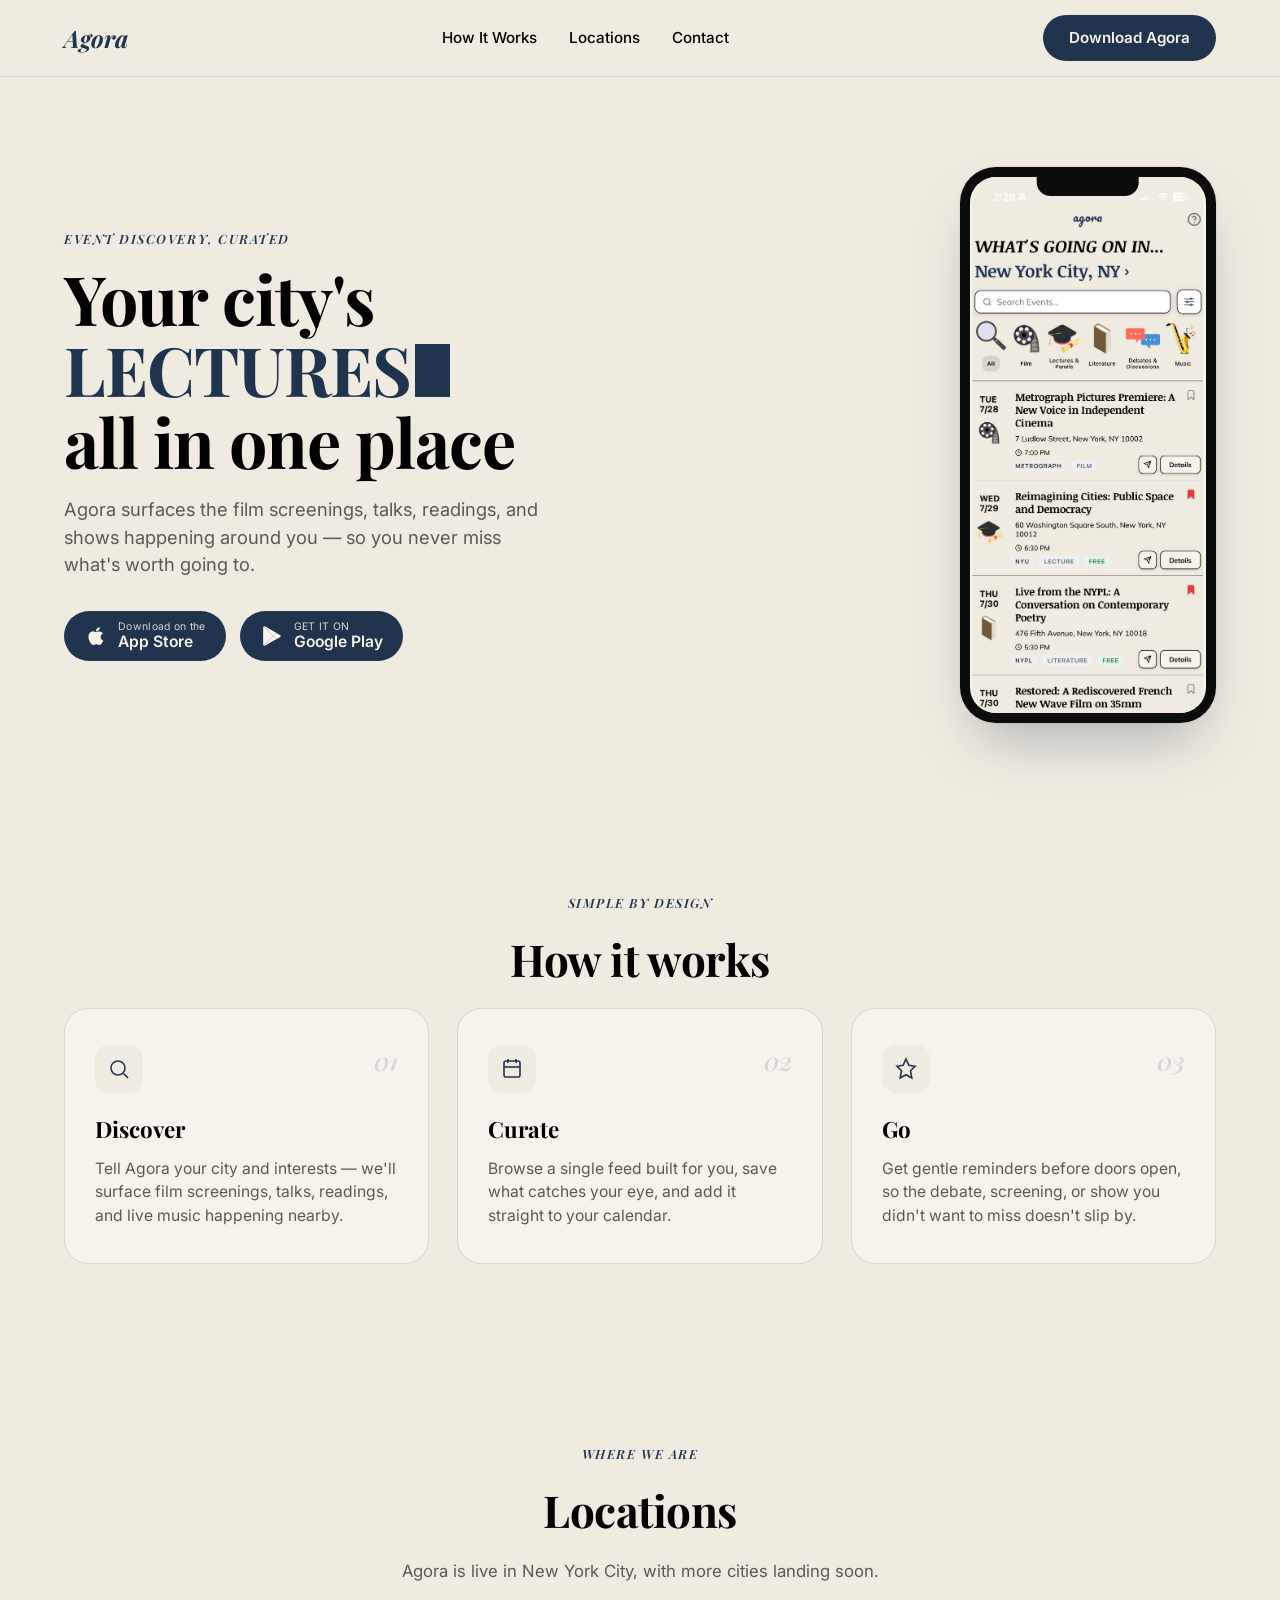
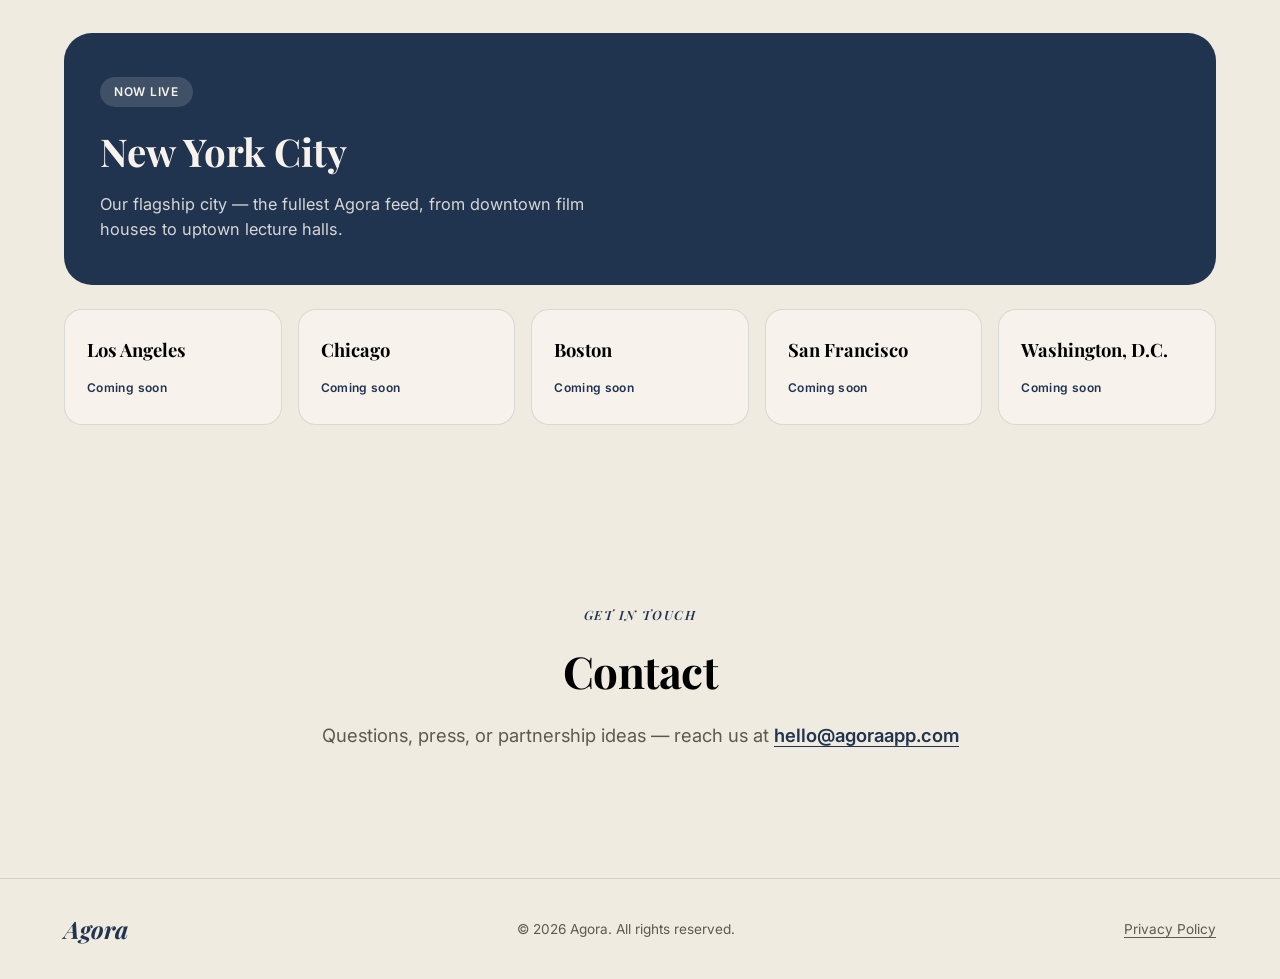
==== index.html @ fac93db1 "Initial commit: Agora marketing landing page Single-page responsive site (HTML/CSS/vanilla JS) with " ====
<!DOCTYPE html>
<html lang="en">
<head>
  <meta charset="UTF-8">
  <meta name="viewport" content="width=device-width, initial-scale=1.0">
  <title>Agora — Your city's culture, all in one place</title>
  <meta name="description" content="Agora surfaces the film screenings, talks, readings, and shows happening around you — so you never miss what's worth going to.">

  <!-- Open Graph -->
  <meta property="og:title" content="Agora — Your city's culture, all in one place">
  <meta property="og:description" content="Agora surfaces the film screenings, talks, readings, and shows happening around you — so you never miss what's worth going to.">
  <meta property="og:type" content="website">
  <meta property="og:image" content="assets/screenshot.jpeg">

  <link rel="preconnect" href="https://fonts.googleapis.com">
  <link rel="preconnect" href="https://fonts.gstatic.com" crossorigin>
  <link href="https://fonts.googleapis.com/css2?family=Playfair+Display:ital,wght@0,500;0,600;0,700;0,800;1,500;1,600&family=Inter:wght@400;500;600;700&display=swap" rel="stylesheet">

  <link rel="icon" href="assets/favicon.png">
  <link rel="stylesheet" href="styles.css">
</head>
<body>

  <!-- ===== Nav ===== -->
  <header class="nav" id="top">
    <div class="nav__inner">
      <a href="#top" class="nav__logo">
        <img src="assets/logo.png" alt="Agora logo" onerror="this.onerror=null;this.replaceWith(Object.assign(document.createElement('span'),{className:'nav__logo-fallback',textContent:'Agora'}))">
      </a>

      <nav class="nav__links" aria-label="Primary">
        <a href="#how-it-works">How It Works</a>
        <a href="#locations">Locations</a>
        <a href="#contact">Contact</a>
      </nav>

      <a href="#hero-download" class="btn btn--filled nav__cta">Download Agora</a>

      <button class="nav__toggle" id="navToggle" aria-label="Open menu" aria-expanded="false">
        <span></span><span></span><span></span>
      </button>
    </div>

    <nav class="nav__mobile" id="navMobile" aria-label="Mobile">
      <a href="#how-it-works">How It Works</a>
      <a href="#locations">Locations</a>
      <a href="#contact">Contact</a>
      <a href="#hero-download" class="btn btn--filled">Download Agora</a>
    </nav>
  </header>

  <main>
    <!-- ===== Hero ===== -->
    <section class="hero">
      <div class="hero__inner">
        <div class="hero__text fade-in">
          <p class="eyebrow">Event discovery, curated</p>
          <h1 class="hero__headline">Your city's<br><span class="cycle-word" id="cycleWord" aria-hidden="true"></span><span class="cycle-cursor" aria-hidden="true"></span><br>all in one place<span class="sr-only">Your city's lectures, films, exhibits, debates, and readings — all in one place</span></h1>
          <p class="hero__subheadline">Agora surfaces the film screenings, talks, readings, and shows happening around you — so you never miss what's worth going to.</p>

          <div class="store-badges" id="hero-download">
            <a href="#" class="store-badge" aria-label="Download on the App Store">
              <svg viewBox="0 0 24 24" class="store-badge__icon" aria-hidden="true">
                <path fill="currentColor" d="M17.05 20.28c-.98.95-2.05.8-3.08.35-1.09-.46-2.09-.48-3.24 0-1.44.62-2.2.44-3.06-.35C2.79 15.25 3.51 7.59 9.05 7.31c1.35.07 2.29.74 3.08.8.87-.16 1.7-.86 3.11-.71 1.68.13 2.94.79 3.72 2.03-3.36 2-2.87 5.94.33 7.11-.54 1.31-1.24 2.61-2.24 3.74zM12.03 7.25c-.15-2.23 1.66-4.09 3.74-4.25.29 2.56-2.15 4.48-3.74 4.25z"/>
              </svg>
              <span class="store-badge__text">
                <small>Download on the</small>
                <strong>App Store</strong>
              </span>
            </a>
            <a href="#" class="store-badge" aria-label="Get it on Google Play">
              <svg viewBox="0 0 24 24" class="store-badge__icon" aria-hidden="true">
                <path fill="currentColor" d="M3.61 2.6c-.3.32-.48.81-.48 1.44v15.92c0 .63.18 1.12.48 1.44l.09.08L13 12.27v-.24L3.7 2.52l-.09.08z"/>
                <path fill="currentColor" d="M16.15 15.4l-3.15-3.15v-.24l3.15-3.15.07.04 3.73 2.12c1.07.6 1.07 1.6 0 2.2l-3.73 2.12-.07.06z"/>
                <path fill="currentColor" d="M16.22 15.34L13 12.13 3.61 21.52c.35.37.93.42 1.58.05l11.03-6.23"/>
                <path fill="currentColor" d="M16.22 8.66L5.19 2.43c-.65-.37-1.23-.32-1.58.05L13 12.13l3.22-3.47z"/>
              </svg>
              <span class="store-badge__text">
                <small>GET IT ON</small>
                <strong>Google Play</strong>
              </span>
            </a>
          </div>
        </div>

        <div class="hero__phone fade-in">
          <div class="phone-frame">
            <div class="phone-frame__notch"></div>
            <img src="assets/screenshot.jpeg" alt="Agora app screenshot showing the event feed for New York City" class="phone-frame__screen" onerror="this.onerror=null;this.src='';this.closest('.phone-frame').classList.add('phone-frame--placeholder')">
          </div>
        </div>
      </div>
    </section>

    <!-- ===== How It Works ===== -->
    <section class="how-it-works" id="how-it-works">
      <div class="section-inner">
        <p class="eyebrow eyebrow--center">Simple by design</p>
        <h2 class="section-heading">How it works</h2>

        <div class="steps">
          <div class="step fade-in">
            <div class="step__icon" aria-hidden="true">
              <svg viewBox="0 0 24 24" fill="none" stroke="currentColor" stroke-width="1.6"><circle cx="11" cy="11" r="7"/><line x1="21" y1="21" x2="16.5" y2="16.5"/></svg>
            </div>
            <span class="step__number">01</span>
            <h3 class="step__title">Discover</h3>
            <p class="step__body">Tell Agora your city and interests — we'll surface film screenings, talks, readings, and live music happening nearby.</p>
          </div>

          <div class="step fade-in">
            <div class="step__icon" aria-hidden="true">
              <svg viewBox="0 0 24 24" fill="none" stroke="currentColor" stroke-width="1.6"><rect x="4" y="4" width="16" height="16" rx="2"/><line x1="8" y1="2" x2="8" y2="6"/><line x1="16" y1="2" x2="16" y2="6"/><line x1="4" y1="10" x2="20" y2="10"/></svg>
            </div>
            <span class="step__number">02</span>
            <h3 class="step__title">Curate</h3>
            <p class="step__body">Browse a single feed built for you, save what catches your eye, and add it straight to your calendar.</p>
          </div>

          <div class="step fade-in">
            <div class="step__icon" aria-hidden="true">
              <svg viewBox="0 0 24 24" fill="none" stroke="currentColor" stroke-width="1.6"><path d="M12 2l2.9 6.26L21 9.27l-4.5 4.39L17.8 21 12 17.77 6.2 21l1.3-7.34L3 9.27l6.1-1.01z"/></svg>
            </div>
            <span class="step__number">03</span>
            <h3 class="step__title">Go</h3>
            <p class="step__body">Get gentle reminders before doors open, so the debate, screening, or show you didn't want to miss doesn't slip by.</p>
          </div>
        </div>
      </div>
    </section>

    <!-- ===== Locations ===== -->
    <section class="locations" id="locations">
      <div class="section-inner">
        <p class="eyebrow eyebrow--center">Where we are</p>
        <h2 class="section-heading">Locations</h2>
        <p class="section-subheading">Agora is live in New York City, with more cities landing soon.</p>

        <div class="city-flagship fade-in">
          <div class="city-flagship__text">
            <span class="city-flagship__tag">Now live</span>
            <h3>New York City</h3>
            <p>Our flagship city — the fullest Agora feed, from downtown film houses to uptown lecture halls.</p>
          </div>
        </div>

        <div class="city-grid">
          <div class="city-card fade-in">
            <h4>Los Angeles</h4>
            <span class="city-card__tag">Coming soon</span>
          </div>
          <div class="city-card fade-in">
            <h4>Chicago</h4>
            <span class="city-card__tag">Coming soon</span>
          </div>
          <div class="city-card fade-in">
            <h4>Boston</h4>
            <span class="city-card__tag">Coming soon</span>
          </div>
          <div class="city-card fade-in">
            <h4>San Francisco</h4>
            <span class="city-card__tag">Coming soon</span>
          </div>
          <div class="city-card fade-in">
            <h4>Washington, D.C.</h4>
            <span class="city-card__tag">Coming soon</span>
          </div>
        </div>
      </div>
    </section>

    <!-- ===== Contact ===== -->
    <section class="contact" id="contact">
      <div class="section-inner section-inner--narrow">
        <p class="eyebrow eyebrow--center">Get in touch</p>
        <h2 class="section-heading">Contact</h2>
        <p class="contact__line">
          Questions, press, or partnership ideas — reach us at
          <a href="mailto:hello@agoraapp.com">hello@agoraapp.com</a>
        </p>
      </div>
    </section>
  </main>

  <!-- ===== Footer ===== -->
  <footer class="footer">
    <div class="footer__inner">
      <a href="#top" class="footer__logo">
        <img src="assets/logo.png" alt="Agora logo" onerror="this.onerror=null;this.replaceWith(Object.assign(document.createElement('span'),{className:'footer__logo-fallback',textContent:'Agora'}))">
      </a>
      <p class="footer__copy">&copy; <span id="year"></span> Agora. All rights reserved.</p>
      <a href="#" class="footer__privacy">Privacy Policy</a>
    </div>
  </footer>

  <script src="script.js"></script>
</body>
</html>
---- styles.css ----
/* =========================================================
   Agora — landing page styles
   Mobile-first. Breakpoints: 768px (tablet), 1024px (desktop)
   ========================================================= */

:root {
  --accent: #20334F;
  --accent-hover: #14243a;
  --bg: #EFEBE0;
  --surface: #F7F3EC;
  --text: #000000;
  --text-muted: #5a5a52;
  --border: rgba(32, 51, 79, 0.14);

  --font-display: 'Playfair Display', Georgia, serif;
  --font-body: 'Inter', -apple-system, BlinkMacSystemFont, sans-serif;

  --nav-height: 76px;
  --container: 1200px;
}

* { box-sizing: border-box; }

html {
  scroll-behavior: smooth;
  scroll-padding-top: calc(var(--nav-height) + 12px);
}

body {
  margin: 0;
  background: var(--bg);
  color: var(--text);
  font-family: var(--font-body);
  line-height: 1.5;
  -webkit-font-smoothing: antialiased;
}

img { max-width: 100%; display: block; }

a { color: inherit; text-decoration: none; }

.section-inner {
  max-width: var(--container);
  margin: 0 auto;
  padding: 0 24px;
}

.section-inner--narrow {
  max-width: 720px;
  text-align: center;
}

.eyebrow {
  font-family: var(--font-display);
  font-style: italic;
  font-weight: 600;
  text-transform: uppercase;
  letter-spacing: 0.12em;
  font-size: 0.8rem;
  color: var(--accent);
  margin: 0 0 14px;
}

.eyebrow--center { text-align: center; }

.section-heading {
  font-family: var(--font-display);
  font-weight: 700;
  font-size: clamp(2rem, 4vw, 2.75rem);
  margin: 0 0 16px;
  text-align: center;
  letter-spacing: -0.01em;
}

.section-subheading {
  text-align: center;
  color: var(--text-muted);
  font-size: 1.05rem;
  max-width: 560px;
  margin: 0 auto 48px;
}

/* ---------- Buttons ---------- */

.btn {
  display: inline-flex;
  align-items: center;
  justify-content: center;
  gap: 8px;
  padding: 12px 26px;
  border-radius: 999px;
  font-family: var(--font-body);
  font-weight: 600;
  font-size: 0.95rem;
  border: none;
  cursor: pointer;
  transition: transform 0.15s ease, background-color 0.15s ease, box-shadow 0.15s ease;
  white-space: nowrap;
}

.btn--filled {
  background: var(--accent);
  color: var(--surface);
}

.btn--filled:hover {
  background: var(--accent-hover);
  transform: translateY(-1px);
  box-shadow: 0 6px 16px rgba(32, 51, 79, 0.25);
}

/* ---------- Nav ---------- */

.nav {
  position: sticky;
  top: 0;
  z-index: 100;
  background: rgba(239, 235, 224, 0.85);
  backdrop-filter: blur(10px);
  -webkit-backdrop-filter: blur(10px);
  border-bottom: 1px solid var(--border);
}

.nav__inner {
  max-width: var(--container);
  margin: 0 auto;
  height: var(--nav-height);
  padding: 0 24px;
  display: flex;
  align-items: center;
  justify-content: space-between;
  gap: 16px;
}

.nav__logo img {
  height: 34px;
  width: auto;
}

.nav__logo-fallback,
.footer__logo-fallback {
  font-family: var(--font-display);
  font-weight: 700;
  font-style: italic;
  font-size: 1.5rem;
  color: var(--accent);
}

.nav__links {
  display: none;
  align-items: center;
  gap: 32px;
  font-weight: 500;
  font-size: 0.95rem;
}

.nav__links a {
  position: relative;
  padding: 4px 0;
  transition: color 0.15s ease;
}

.nav__links a:hover { color: var(--accent); }

.nav__cta { display: none; }

.nav__toggle {
  appearance: none;
  -webkit-appearance: none;
  margin-left: auto;
  width: 40px;
  height: 40px;
  padding: 0;
  display: flex;
  flex-direction: column;
  align-items: center;
  justify-content: center;
  gap: 5px;
  background: none;
  border: none;
  cursor: pointer;
}

.nav__toggle span {
  display: block;
  width: 22px;
  height: 2px;
  background: var(--text);
  transition: transform 0.2s ease, opacity 0.2s ease;
}

.nav__toggle[aria-expanded="true"] span:nth-child(1) { transform: translateY(7px) rotate(45deg); }
.nav__toggle[aria-expanded="true"] span:nth-child(2) { opacity: 0; }
.nav__toggle[aria-expanded="true"] span:nth-child(3) { transform: translateY(-7px) rotate(-45deg); }

.nav__mobile {
  display: none;
  flex-direction: column;
  gap: 4px;
  padding: 8px 24px 20px;
  background: var(--bg);
  border-bottom: 1px solid var(--border);
}

.nav__mobile.is-open { display: flex; }

.nav__mobile a {
  padding: 12px 4px;
  font-weight: 500;
  border-bottom: 1px solid var(--border);
}

.nav__mobile .btn {
  margin-top: 12px;
  width: 100%;
}

@media (min-width: 900px) {
  .nav__links { display: flex; }
  .nav__cta { display: inline-flex; }
  .nav__toggle { display: none; }
  .nav__mobile { display: none !important; }
}

/* ---------- Hero ---------- */

.hero {
  padding: 56px 0 40px;
}

.hero__inner {
  max-width: var(--container);
  margin: 0 auto;
  padding: 0 24px;
  display: flex;
  flex-direction: column;
  gap: 48px;
}

.hero__text { text-align: left; }

.hero__headline {
  font-family: var(--font-display);
  font-weight: 700;
  font-size: clamp(2.5rem, 8vw, 4.25rem);
  line-height: 1.05;
  letter-spacing: -0.015em;
  margin: 0 0 20px;
}

.cycle-word {
  color: var(--accent);
  text-transform: uppercase;
}

.cycle-cursor {
  display: inline-block;
  width: 0.52em;
  height: 0.78em;
  margin-left: 0.06em;
  background: var(--accent);
  animation: cursor-blink 0.9s step-end infinite;
}

@keyframes cursor-blink {
  0%, 49% { opacity: 1; }
  50%, 100% { opacity: 0; }
}

.sr-only {
  position: absolute;
  width: 1px;
  height: 1px;
  padding: 0;
  margin: -1px;
  overflow: hidden;
  clip: rect(0, 0, 0, 0);
  white-space: nowrap;
  border: 0;
}

@media (prefers-reduced-motion: reduce) {
  .cycle-cursor { animation: none; }
}

.hero__subheadline {
  font-size: 1.15rem;
  color: var(--text-muted);
  max-width: 480px;
  margin: 0 0 32px;
}

.store-badges {
  display: flex;
  flex-wrap: wrap;
  gap: 14px;
}

.store-badge {
  display: flex;
  align-items: center;
  gap: 10px;
  background: var(--accent);
  color: var(--surface);
  padding: 10px 20px;
  border-radius: 999px;
  transition: transform 0.15s ease, background-color 0.15s ease, box-shadow 0.15s ease;
}

.store-badge:hover {
  background: var(--accent-hover);
  transform: translateY(-1px);
  box-shadow: 0 6px 16px rgba(32, 51, 79, 0.25);
}

.store-badge__icon { width: 24px; height: 24px; flex-shrink: 0; }

.store-badge__text {
  display: flex;
  flex-direction: column;
  line-height: 1.15;
}

.store-badge__text small {
  font-size: 0.65rem;
  letter-spacing: 0.03em;
  opacity: 0.85;
}

.store-badge__text strong {
  font-size: 0.98rem;
  font-weight: 600;
}

.hero__phone {
  display: flex;
  justify-content: center;
}

.phone-frame {
  position: relative;
  width: 222.3px;
  aspect-ratio: 9 / 19.5;
  background: #0c0c0c;
  border-radius: 35.91px;
  padding: 10.26px;
  box-shadow: 0 30px 60px -20px rgba(32, 51, 79, 0.35), 0 0 0 1px rgba(0,0,0,0.05);
}

.phone-frame__notch {
  position: absolute;
  top: 10.26px;
  left: 50%;
  transform: translateX(-50%);
  width: 40%;
  height: 18.81px;
  background: #0c0c0c;
  border-radius: 0 0 13.68px 13.68px;
  z-index: 2;
}

.phone-frame__screen {
  width: 100%;
  height: 100%;
  padding: 0 2.44px;
  background-clip: content-box;
  object-fit: cover;
  border-radius: 25.65px;
  background: var(--surface);
}

.phone-frame--placeholder .phone-frame__screen {
  background: linear-gradient(160deg, var(--surface), #e4ddcb);
  position: relative;
}

.phone-frame--placeholder::after {
  content: 'Add assets/screenshot.png';
  position: absolute;
  inset: 10.26px;
  display: flex;
  align-items: center;
  justify-content: center;
  text-align: center;
  padding: 20px;
  font-size: 0.8rem;
  color: var(--text-muted);
  font-family: var(--font-body);
  border-radius: 30px;
}

@media (min-width: 900px) {
  .hero { padding: 90px 0 80px; }

  .hero__inner {
    flex-direction: row;
    align-items: center;
    justify-content: space-between;
    gap: 40px;
  }

  .hero__text { flex: 1 1 50%; max-width: 560px; }
  .hero__phone { flex: 1 1 40%; justify-content: flex-end; }

  .phone-frame { width: 256.5px; }
}

@media (min-width: 1300px) {
  .hero__headline { font-size: 4.75rem; }
  .phone-frame { width: 273.6px; }
}

/* ---------- How It Works ---------- */

.how-it-works { padding: 90px 0; }

.steps {
  display: grid;
  grid-template-columns: 1fr;
  gap: 28px;
}

.step {
  background: var(--surface);
  border: 1px solid var(--border);
  border-radius: 24px;
  padding: 36px 30px;
  position: relative;
  transition: transform 0.2s ease, box-shadow 0.2s ease;
}

.step:hover {
  transform: translateY(-4px);
  box-shadow: 0 20px 40px -24px rgba(32, 51, 79, 0.3);
}

.step__icon {
  width: 48px;
  height: 48px;
  border-radius: 14px;
  background: var(--bg);
  color: var(--accent);
  display: flex;
  align-items: center;
  justify-content: center;
  margin-bottom: 20px;
}

.step__icon svg { width: 24px; height: 24px; }

.step__number {
  position: absolute;
  top: 32px;
  right: 30px;
  font-family: var(--font-display);
  font-style: italic;
  font-weight: 600;
  color: var(--border);
  font-size: 1.6rem;
}

.step__title {
  font-family: var(--font-display);
  font-size: 1.4rem;
  font-weight: 700;
  margin: 0 0 10px;
}

.step__body {
  color: var(--text-muted);
  margin: 0;
  font-size: 0.98rem;
}

@media (min-width: 900px) {
  .steps { grid-template-columns: repeat(3, 1fr); }
}

/* ---------- Locations ---------- */

.locations { padding: 90px 0; }

.city-flagship {
  background: var(--accent);
  color: var(--surface);
  border-radius: 28px;
  padding: 44px 36px;
  margin-bottom: 24px;
}

.city-flagship__tag {
  display: inline-block;
  background: rgba(247, 243, 236, 0.15);
  color: var(--surface);
  font-size: 0.75rem;
  font-weight: 600;
  letter-spacing: 0.06em;
  text-transform: uppercase;
  padding: 6px 14px;
  border-radius: 999px;
  margin-bottom: 16px;
}

.city-flagship h3 {
  font-family: var(--font-display);
  font-size: clamp(1.8rem, 4vw, 2.4rem);
  margin: 0 0 12px;
}

.city-flagship p {
  margin: 0;
  max-width: 520px;
  opacity: 0.85;
  font-size: 1.02rem;
}

.city-grid {
  display: grid;
  grid-template-columns: repeat(2, 1fr);
  gap: 16px;
}

.city-card {
  background: var(--surface);
  border: 1px solid var(--border);
  border-radius: 18px;
  padding: 26px 22px;
  transition: transform 0.2s ease, box-shadow 0.2s ease;
}

.city-card:hover {
  transform: translateY(-3px);
  box-shadow: 0 16px 32px -22px rgba(32, 51, 79, 0.3);
}

.city-card h4 {
  font-family: var(--font-display);
  font-size: 1.15rem;
  margin: 0 0 10px;
}

.city-card__tag {
  font-size: 0.75rem;
  font-weight: 600;
  color: var(--accent);
  letter-spacing: 0.03em;
}

@media (min-width: 700px) {
  .city-grid { grid-template-columns: repeat(3, 1fr); }
}

@media (min-width: 900px) {
  .city-grid { grid-template-columns: repeat(5, 1fr); }
}

/* ---------- Contact ---------- */

.contact { padding: 90px 0 110px; }

.contact__line {
  font-size: 1.15rem;
  color: var(--text-muted);
}

.contact__line a {
  color: var(--accent);
  font-weight: 600;
  border-bottom: 1px solid var(--accent);
  transition: opacity 0.15s ease;
}

.contact__line a:hover { opacity: 0.7; }

/* ---------- Footer ---------- */

.footer {
  border-top: 1px solid var(--border);
  padding: 32px 0;
}

.footer__inner {
  max-width: var(--container);
  margin: 0 auto;
  padding: 0 24px;
  display: flex;
  flex-direction: column;
  align-items: center;
  gap: 14px;
  text-align: center;
}

.footer__logo img { height: 24px; }

.footer__copy {
  margin: 0;
  font-size: 0.85rem;
  color: var(--text-muted);
}

.footer__privacy {
  font-size: 0.85rem;
  text-decoration: underline;
  text-underline-offset: 3px;
  color: var(--text-muted);
}

.footer__privacy:hover { color: var(--accent); }

@media (min-width: 700px) {
  .footer__inner {
    flex-direction: row;
    justify-content: space-between;
    text-align: left;
  }
}

/* ---------- Fade-in on scroll ---------- */

.fade-in {
  opacity: 0;
  transform: translateY(16px);
  transition: opacity 0.6s ease, transform 0.6s ease;
}

.fade-in.is-visible {
  opacity: 1;
  transform: translateY(0);
}

@media (prefers-reduced-motion: reduce) {
  .fade-in { opacity: 1; transform: none; transition: none; }
  html { scroll-behavior: auto; }
}
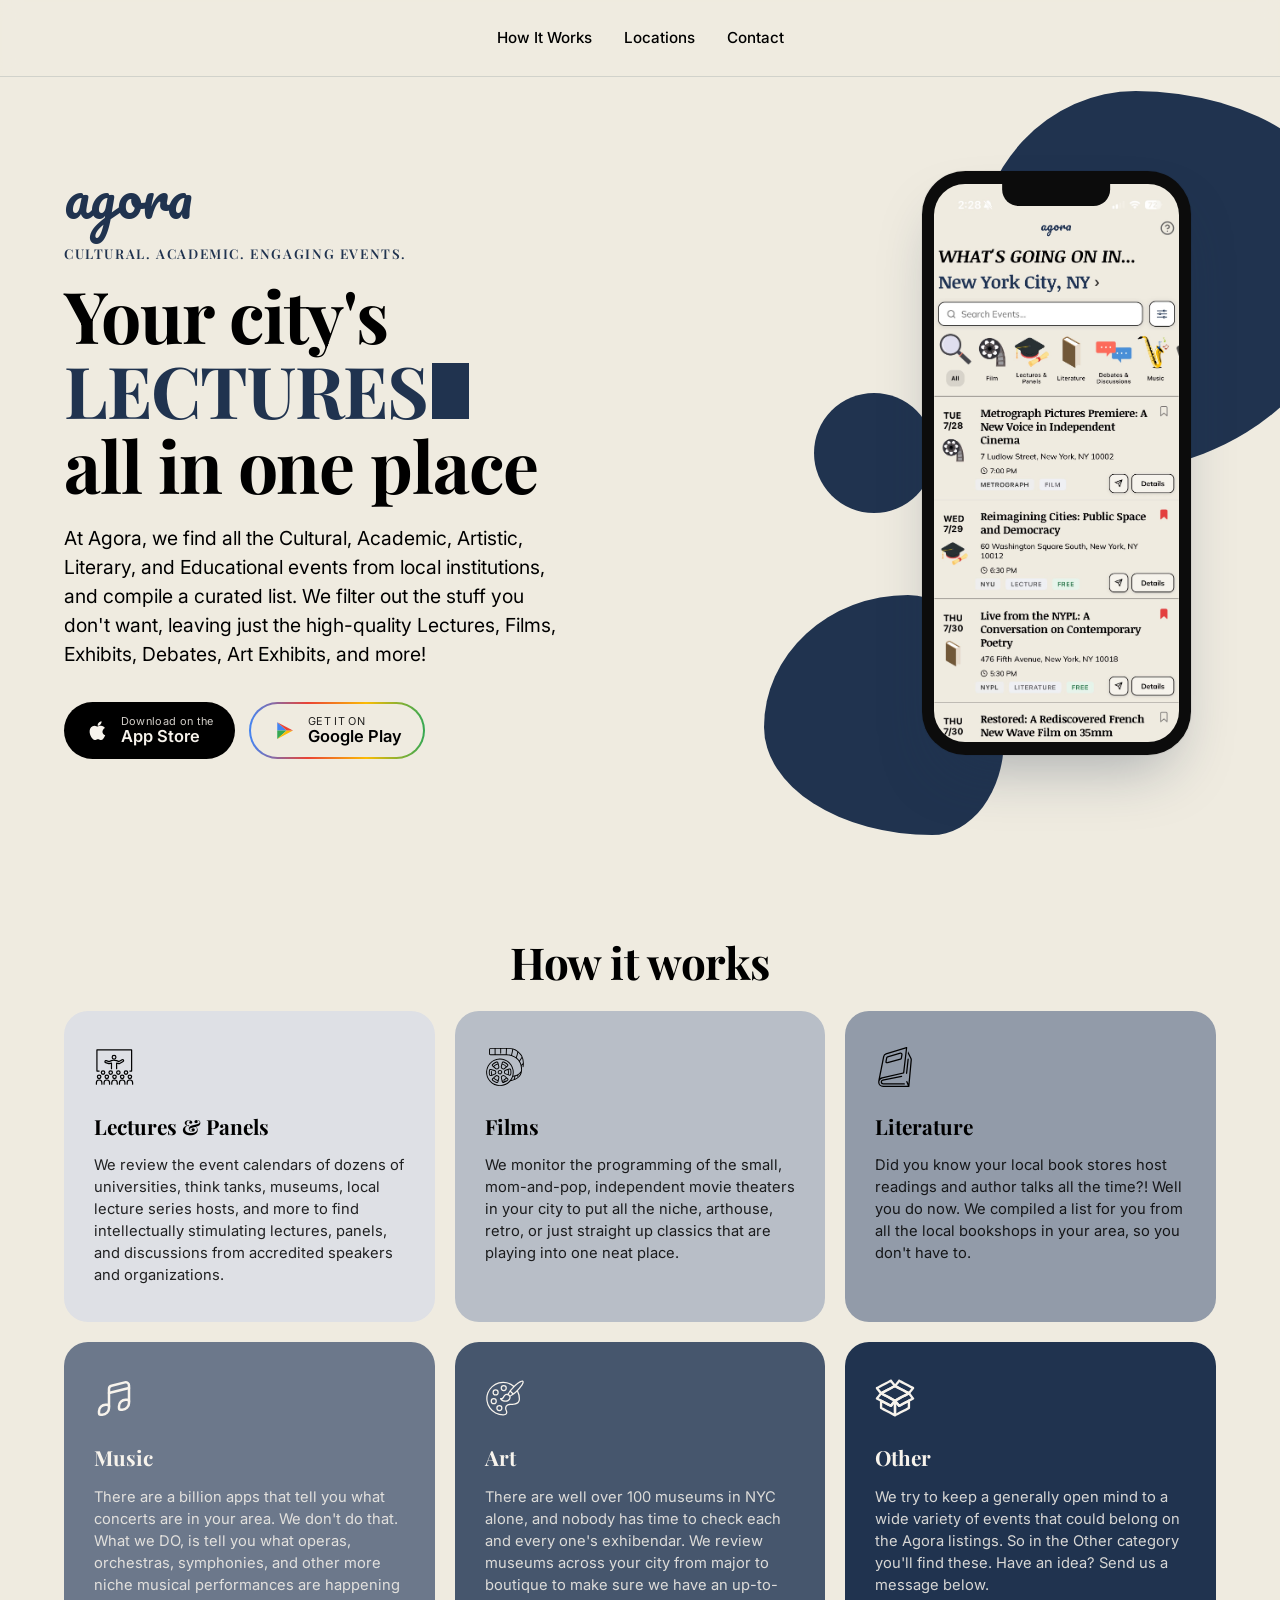
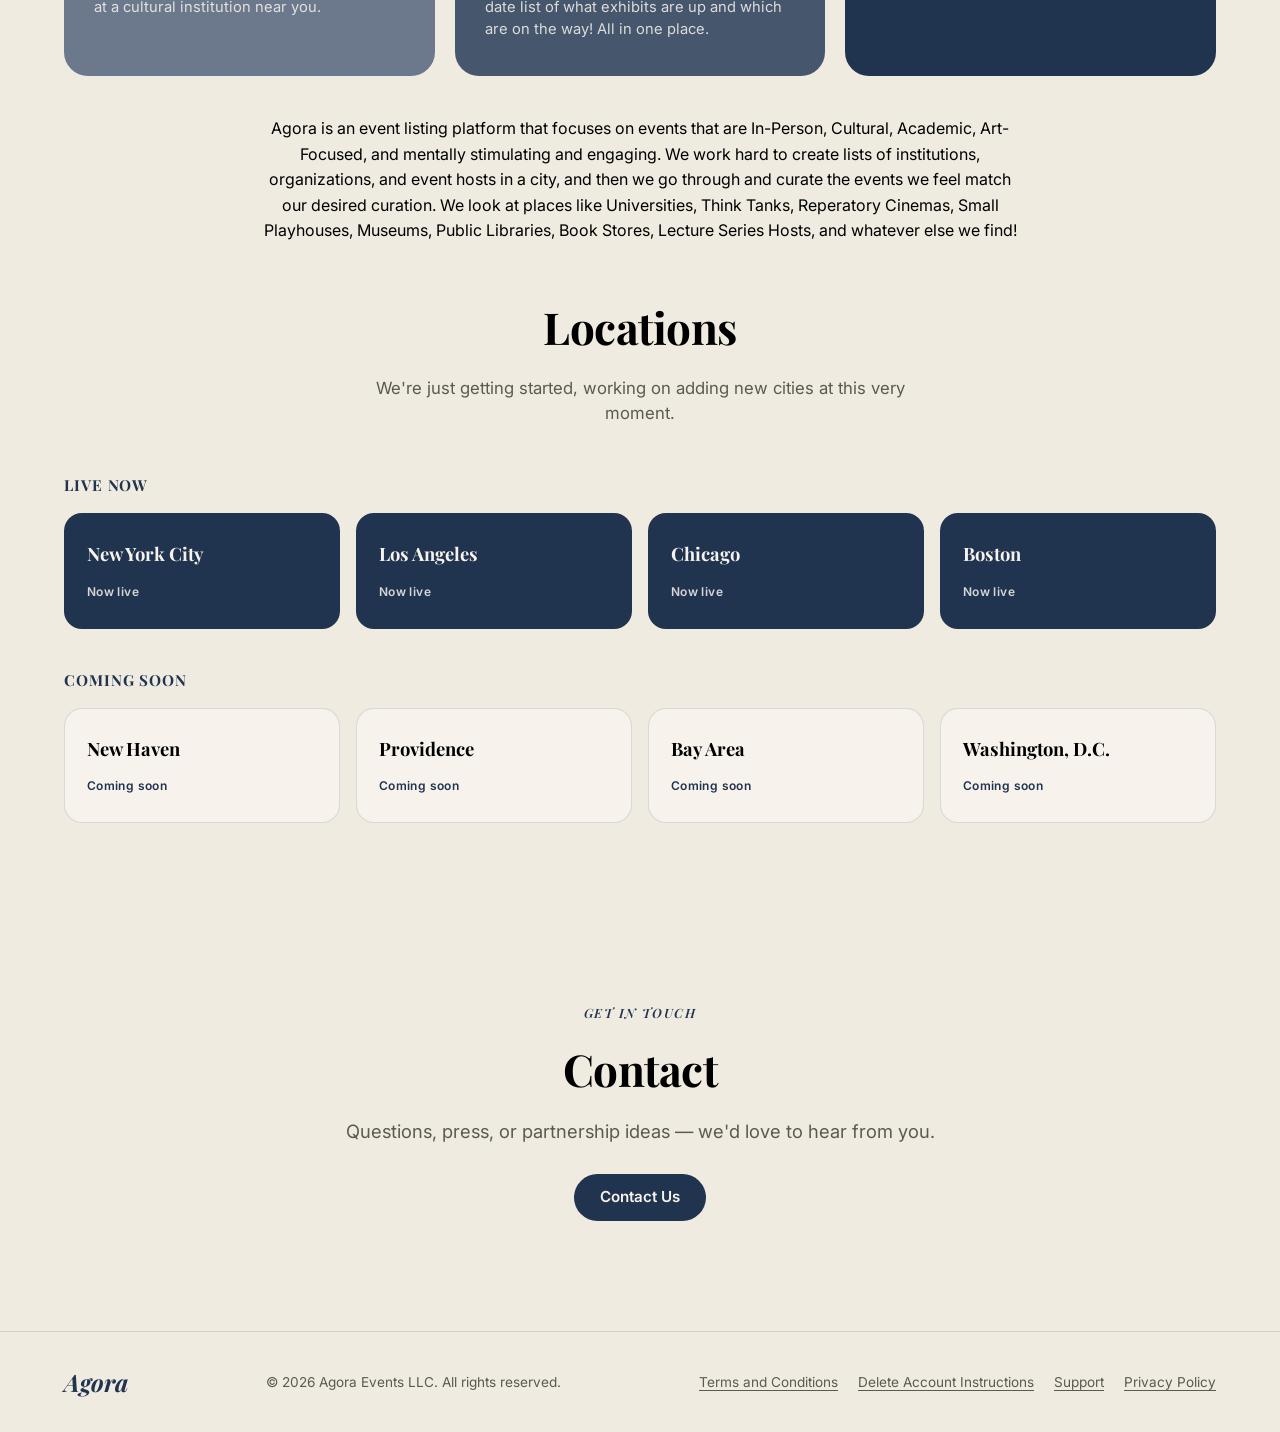
==== commit 25a37390: "Redesign hero, How It Works, and Locations sections; add legal pages - Hero: typewriter headline, sp" ====
--- a/index.html
+++ b/index.html
@@ -4,37 +4,32 @@
   <meta charset="UTF-8">
   <meta name="viewport" content="width=device-width, initial-scale=1.0">
   <title>Agora — Your city's culture, all in one place</title>
-  <meta name="description" content="Agora surfaces the film screenings, talks, readings, and shows happening around you — so you never miss what's worth going to.">
+  <meta name="description" content="At Agora, we find all the Cultural, Academic, Artistic, Literary, and Educational events from local institutions, and compile a curated list. We filter out the stuff you don't want, leaving just the high-quality Lectures, Films, Exhibits, Debates, Art Exhibits, and more!">
 
   <!-- Open Graph -->
   <meta property="og:title" content="Agora — Your city's culture, all in one place">
-  <meta property="og:description" content="Agora surfaces the film screenings, talks, readings, and shows happening around you — so you never miss what's worth going to.">
+  <meta property="og:description" content="At Agora, we find all the Cultural, Academic, Artistic, Literary, and Educational events from local institutions, and compile a curated list. We filter out the stuff you don't want, leaving just the high-quality Lectures, Films, Exhibits, Debates, Art Exhibits, and more!">
   <meta property="og:type" content="website">
   <meta property="og:image" content="assets/screenshot.jpeg">
 
   <link rel="preconnect" href="https://fonts.googleapis.com">
   <link rel="preconnect" href="https://fonts.gstatic.com" crossorigin>
-  <link href="https://fonts.googleapis.com/css2?family=Playfair+Display:ital,wght@0,500;0,600;0,700;0,800;1,500;1,600&family=Inter:wght@400;500;600;700&display=swap" rel="stylesheet">
+  <link href="https://fonts.googleapis.com/css2?family=Playfair+Display:ital,wght@0,500;0,600;0,700;0,800;1,500;1,600&family=Inter:wght@400;500;600;700&family=Pacifico:wght@400&display=swap" rel="stylesheet">
 
   <link rel="icon" href="assets/favicon.png">
   <link rel="stylesheet" href="styles.css">
+  <noscript><style>body { opacity: 1 !important; }</style></noscript>
 </head>
 <body>
 
   <!-- ===== Nav ===== -->
   <header class="nav" id="top">
     <div class="nav__inner">
-      <a href="#top" class="nav__logo">
-        <img src="assets/logo.png" alt="Agora logo" onerror="this.onerror=null;this.replaceWith(Object.assign(document.createElement('span'),{className:'nav__logo-fallback',textContent:'Agora'}))">
-      </a>
-
       <nav class="nav__links" aria-label="Primary">
         <a href="#how-it-works">How It Works</a>
         <a href="#locations">Locations</a>
         <a href="#contact">Contact</a>
       </nav>
-
-      <a href="#hero-download" class="btn btn--filled nav__cta">Download Agora</a>
 
       <button class="nav__toggle" id="navToggle" aria-label="Open menu" aria-expanded="false">
         <span></span><span></span><span></span>
@@ -54,12 +49,13 @@
     <section class="hero">
       <div class="hero__inner">
         <div class="hero__text fade-in">
-          <p class="eyebrow">Event discovery, curated</p>
+          <p class="hero__wordmark">agora</p>
+          <p class="eyebrow">Cultural. Academic. Engaging Events.</p>
           <h1 class="hero__headline">Your city's<br><span class="cycle-word" id="cycleWord" aria-hidden="true"></span><span class="cycle-cursor" aria-hidden="true"></span><br>all in one place<span class="sr-only">Your city's lectures, films, exhibits, debates, and readings — all in one place</span></h1>
-          <p class="hero__subheadline">Agora surfaces the film screenings, talks, readings, and shows happening around you — so you never miss what's worth going to.</p>
+          <p class="hero__subheadline">At Agora, we find all the Cultural, Academic, Artistic, Literary, and Educational events from local institutions, and compile a curated list. We filter out the stuff you don't want, leaving just the high-quality Lectures, Films, Exhibits, Debates, Art Exhibits, and more!</p>
 
           <div class="store-badges" id="hero-download">
-            <a href="#" class="store-badge" aria-label="Download on the App Store">
+            <a href="#" class="store-badge store-badge--apple" aria-label="Download on the App Store">
               <svg viewBox="0 0 24 24" class="store-badge__icon" aria-hidden="true">
                 <path fill="currentColor" d="M17.05 20.28c-.98.95-2.05.8-3.08.35-1.09-.46-2.09-.48-3.24 0-1.44.62-2.2.44-3.06-.35C2.79 15.25 3.51 7.59 9.05 7.31c1.35.07 2.29.74 3.08.8.87-.16 1.7-.86 3.11-.71 1.68.13 2.94.79 3.72 2.03-3.36 2-2.87 5.94.33 7.11-.54 1.31-1.24 2.61-2.24 3.74zM12.03 7.25c-.15-2.23 1.66-4.09 3.74-4.25.29 2.56-2.15 4.48-3.74 4.25z"/>
               </svg>
@@ -68,12 +64,12 @@
                 <strong>App Store</strong>
               </span>
             </a>
-            <a href="#" class="store-badge" aria-label="Get it on Google Play">
+            <a href="#" class="store-badge store-badge--google" aria-label="Get it on Google Play">
               <svg viewBox="0 0 24 24" class="store-badge__icon" aria-hidden="true">
-                <path fill="currentColor" d="M3.61 2.6c-.3.32-.48.81-.48 1.44v15.92c0 .63.18 1.12.48 1.44l.09.08L13 12.27v-.24L3.7 2.52l-.09.08z"/>
-                <path fill="currentColor" d="M16.15 15.4l-3.15-3.15v-.24l3.15-3.15.07.04 3.73 2.12c1.07.6 1.07 1.6 0 2.2l-3.73 2.12-.07.06z"/>
-                <path fill="currentColor" d="M16.22 15.34L13 12.13 3.61 21.52c.35.37.93.42 1.58.05l11.03-6.23"/>
-                <path fill="currentColor" d="M16.22 8.66L5.19 2.43c-.65-.37-1.23-.32-1.58.05L13 12.13l3.22-3.47z"/>
+                <path fill="#4285F4" d="M14,12 L5,4 L5,12 Z"/>
+                <path fill="#34A853" d="M14,12 L5,12 L5,20 Z"/>
+                <path fill="#FBBC05" d="M14,12 L5,20 L20,12 Z"/>
+                <path fill="#EA4335" d="M14,12 L20,12 L5,4 Z"/>
               </svg>
               <span class="store-badge__text">
                 <small>GET IT ON</small>
@@ -84,6 +80,9 @@
         </div>
 
         <div class="hero__phone fade-in">
+          <div class="blob blob--a" aria-hidden="true"></div>
+          <div class="blob blob--b" aria-hidden="true"></div>
+          <div class="blob blob--c" aria-hidden="true"></div>
           <div class="phone-frame">
             <div class="phone-frame__notch"></div>
             <img src="assets/screenshot.jpeg" alt="Agora app screenshot showing the event feed for New York City" class="phone-frame__screen" onerror="this.onerror=null;this.src='';this.closest('.phone-frame').classList.add('phone-frame--placeholder')">
@@ -95,70 +94,83 @@
     <!-- ===== How It Works ===== -->
     <section class="how-it-works" id="how-it-works">
       <div class="section-inner">
-        <p class="eyebrow eyebrow--center">Simple by design</p>
-        <h2 class="section-heading">How it works</h2>
-
-        <div class="steps">
-          <div class="step fade-in">
-            <div class="step__icon" aria-hidden="true">
-              <svg viewBox="0 0 24 24" fill="none" stroke="currentColor" stroke-width="1.6"><circle cx="11" cy="11" r="7"/><line x1="21" y1="21" x2="16.5" y2="16.5"/></svg>
-            </div>
-            <span class="step__number">01</span>
-            <h3 class="step__title">Discover</h3>
-            <p class="step__body">Tell Agora your city and interests — we'll surface film screenings, talks, readings, and live music happening nearby.</p>
-          </div>
-
-          <div class="step fade-in">
-            <div class="step__icon" aria-hidden="true">
-              <svg viewBox="0 0 24 24" fill="none" stroke="currentColor" stroke-width="1.6"><rect x="4" y="4" width="16" height="16" rx="2"/><line x1="8" y1="2" x2="8" y2="6"/><line x1="16" y1="2" x2="16" y2="6"/><line x1="4" y1="10" x2="20" y2="10"/></svg>
-            </div>
-            <span class="step__number">02</span>
-            <h3 class="step__title">Curate</h3>
-            <p class="step__body">Browse a single feed built for you, save what catches your eye, and add it straight to your calendar.</p>
-          </div>
-
-          <div class="step fade-in">
-            <div class="step__icon" aria-hidden="true">
-              <svg viewBox="0 0 24 24" fill="none" stroke="currentColor" stroke-width="1.6"><path d="M12 2l2.9 6.26L21 9.27l-4.5 4.39L17.8 21 12 17.77 6.2 21l1.3-7.34L3 9.27l6.1-1.01z"/></svg>
-            </div>
-            <span class="step__number">03</span>
-            <h3 class="step__title">Go</h3>
-            <p class="step__body">Get gentle reminders before doors open, so the debate, screening, or show you didn't want to miss doesn't slip by.</p>
-          </div>
-        </div>
+        <h2 class="section-heading fade-in">How it works</h2>
+
+        <div class="hiw-grid">
+          <div class="hiw-card hiw-card--1 fade-in">
+            <span class="hiw-card__icon" aria-hidden="true"><svg xmlns="http://www.w3.org/2000/svg" viewBox="0 0 500 500" id="lecture"><circle cx="250.617" cy="128.823" r="23.585" fill="none" stroke="currentColor" stroke-linecap="round" stroke-linejoin="round" stroke-miterlimit="10" stroke-width="15"></circle><path fill="none" stroke="currentColor" stroke-linecap="round" stroke-linejoin="round" stroke-miterlimit="10" stroke-width="15" d="M282.742 271.396v-71.542l27.738 7.842c1.121.319 2.351.476 3.495.476 2.218 0 4.46-.592 6.404-1.744l43.678-25.881c5.927-3.514 7.904-11.167 4.39-17.094-3.513-5.926-11.166-7.884-17.094-4.37l-39.043 23.146-28.507-11.727a60.402 60.402 0 0 0-22.467-4.539l-19.262-.163a60.398 60.398 0 0 0-23.752 4.649l-29.242 12.192-36.355-11.756c-6.554-2.118-13.589 1.476-15.709 8.032-2.12 6.556 1.476 13.589 8.032 15.709l40.019 12.941c1.247.403 2.542.605 3.838.605 1.185 0 2.151-.169 3.301-.507l26.284-7.796v71.527"></path><circle cx="113.253" cy="319.852" r="21.766" fill="none" stroke="currentColor" stroke-linecap="round" stroke-linejoin="round" stroke-miterlimit="10" stroke-width="15"></circle><circle cx="208.811" cy="319.852" r="21.766" fill="none" stroke="currentColor" stroke-linecap="round" stroke-linejoin="round" stroke-miterlimit="10" stroke-width="15"></circle><circle cx="304.368" cy="319.852" r="21.766" fill="none" stroke="currentColor" stroke-linecap="round" stroke-linejoin="round" stroke-miterlimit="10" stroke-width="15"></circle><circle cx="399.926" cy="319.852" r="21.766" fill="none" stroke="currentColor" stroke-linecap="round" stroke-linejoin="round" stroke-miterlimit="10" stroke-width="15"></circle><circle cx="64.206" cy="372.694" r="21.766" fill="none" stroke="currentColor" stroke-linecap="round" stroke-linejoin="round" stroke-miterlimit="10" stroke-width="15"></circle><path fill="none" stroke="currentColor" stroke-linecap="round" stroke-linejoin="round" stroke-miterlimit="10" stroke-width="15" d="M29.941 464.972v-18.019c0-18.924 15.341-34.265 34.265-34.265h0c18.924 0 34.265 15.341 34.265 34.265v18.019"></path><circle cx="160.286" cy="372.694" r="21.766" fill="none" stroke="currentColor" stroke-linecap="round" stroke-linejoin="round" stroke-miterlimit="10" stroke-width="15"></circle><path fill="none" stroke="currentColor" stroke-linecap="round" stroke-linejoin="round" stroke-miterlimit="10" stroke-width="15" d="M126.021 464.972v-18.019c0-18.924 15.341-34.265 34.265-34.265h0c18.924 0 34.265 15.341 34.265 34.265v18.019"></path><circle cx="256.366" cy="372.694" r="21.766" fill="none" stroke="currentColor" stroke-linecap="round" stroke-linejoin="round" stroke-miterlimit="10" stroke-width="15"></circle><path fill="none" stroke="currentColor" stroke-linecap="round" stroke-linejoin="round" stroke-miterlimit="10" stroke-width="15" d="M222.1 464.972v-18.019c0-18.924 15.341-34.265 34.265-34.265h0c18.924 0 34.265 15.341 34.265 34.265v18.019"></path><g stroke-linecap="round" stroke-linejoin="round" stroke-miterlimit="10"><circle cx="352.446" cy="372.694" r="21.766" fill="none" stroke="currentColor" stroke-width="15"></circle><path d="M318.18 464.972v-18.019c0-18.924 15.341-34.265 34.265-34.265h0c18.924 0 34.265 15.341 34.265 34.265v18.019" fill="none" stroke="currentColor" stroke-width="15"></path></g><g stroke-linecap="round" stroke-linejoin="round" stroke-miterlimit="10"><circle cx="448.526" cy="372.694" r="21.766" fill="none" stroke="currentColor" stroke-width="15"></circle><path d="M414.26 464.972v-18.019c0-18.924 15.341-34.265 34.265-34.265h0c18.924 0 34.265 15.341 34.265 34.265v18.019" fill="none" stroke="currentColor" stroke-width="15"></path></g><path fill="none" stroke="currentColor" stroke-linecap="round" stroke-linejoin="round" stroke-miterlimit="10" stroke-width="15" d="M64.206 300.938H36.554V36.925h433.738v264.013h-21.766"></path></svg></span>
+            <h3 class="hiw-card__label">Lectures &amp; Panels</h3>
+            <p class="hiw-card__body">We review the event calendars of dozens of universities, think tanks, museums, local lecture series hosts, and more to find intellectually stimulating lectures, panels, and discussions from accredited speakers and organizations.</p>
+          </div>
+          <div class="hiw-card hiw-card--2 fade-in">
+            <span class="hiw-card__icon" aria-hidden="true"><svg xmlns="http://www.w3.org/2000/svg" viewBox="0 0 340 340" id="film"><path d="m60.031 243.791 24.091-9.112a18.719 18.719 0 0 0 11.96-18.946 31.839 31.839 0 0 1-.062-1.393v-.129a19.221 19.221 0 0 0-13.936-18.138l-31.3-9.056a13.621 13.621 0 0 0-17.236 10.831 96.9 96.9 0 0 0 1.561 39.009 13.667 13.667 0 0 0 13.261 10.404 13.594 13.594 0 0 0 4.812-.879Zm-14.265-5.169a5.665 5.665 0 0 1-2.894-3.7 88.923 88.923 0 0 1-1.431-35.777 5.493 5.493 0 0 1 2.527-3.8 5.668 5.668 0 0 1 4.593-.651l31.3 9.056a11.251 11.251 0 0 1 8.161 10.606v.133q.02.889.079 1.765a10.764 10.764 0 0 1-6.801 10.94l-20.16 7.626a68.537 68.537 0 0 1-2.94-19.89c0-2.142.1-4.3.3-6.417a4 4 0 0 0-7.967-.738 78.464 78.464 0 0 0-.329 7.155 76.531 76.531 0 0 0 3.437 22.728l-3.289 1.242a5.538 5.538 0 0 1-4.586-.278Z" fill="currentColor"></path><path d="M126.869 332.142a117 117 0 0 0 89.623-41.763c59.5-9.852 93.239-39.334 97.792-85.366a4.134 4.134 0 0 0 .116-.682c.03-.426.042-.834.07-1.257.015-.191.04-.377.055-.57.007-.106 0-.209-.006-.314a158.087 158.087 0 0 0-2.733-42.329 601.752 601.752 0 0 0 10.164-11.039 145.789 145.789 0 0 1-2.458 18.162 4 4 0 1 0 7.844 1.569 152.688 152.688 0 0 0 2.978-30.361 3.989 3.989 0 0 0-.01-1.047 141.167 141.167 0 0 0-15.853-63.9c-.024-.047-.05-.093-.075-.138-.38-.67-9.522-16.583-27.956-32.651a143.071 143.071 0 0 0-5.22-4.334l-.028-.022a131.945 131.945 0 0 0-43.1-22.849 3.93 3.93 0 0 0-.983-.288 123.721 123.721 0 0 0-35.351-5.1H47.93A13.344 13.344 0 0 0 34.6 21.188v35.5a13.345 13.345 0 0 0 13.33 13.33h135.125A133.143 133.143 0 0 1 252.441 89.1c26.874 16.378 57.861 49.132 54.114 112.273-1.983 4.566-17.339 35.961-66.071 42.414a117.218 117.218 0 1 0-113.615 88.36Zm170-210.307c3.176-4.586 10.931-15.925 18.017-27.378a133.73 133.73 0 0 1 7.4 41.836c-4.381 5.146-9.272 10.514-12.805 14.321a116.764 116.764 0 0 0-12.608-28.779ZM232.065 19.768a367.392 367.392 0 0 1-10.212 47.488 144.934 144.934 0 0 0-37.483-5.219l1.942-46.179h15.427a117.336 117.336 0 0 1 30.326 3.91Zm-98.678 36.586a4 4 0 0 0 4-4v-36.5h40.918l-1.941 46.158h-86.58V15.858h39.6v36.5a4 4 0 0 0 4.003 3.996Zm-90.787.332v-35.5a5.335 5.335 0 0 1 5.33-5.33h33.854v46.16H47.93a5.335 5.335 0 0 1-5.33-5.33Zm186.9 12.94a368.439 368.439 0 0 0 10.313-47.5 121.755 121.755 0 0 1 34.846 19.015c-1.227 14.541-8.051 35.913-11.323 45.516a137.09 137.09 0 0 0-6.728-4.4A136.488 136.488 0 0 0 229.5 69.626Zm40.575 22.048c2.59-7.38 9.493-27.992 11.917-44.461A134.529 134.529 0 0 1 307.387 77c1.4 2.708 2.664 5.406 3.834 8.092-6.621 11.108-14.714 23.141-19.121 29.575a117.618 117.618 0 0 0-22.029-22.993Zm32.8 129.756c-8.179 25.869-28.07 41.432-50.439 50.75a246.521 246.521 0 0 0 6.235-23.933 103.189 103.189 0 0 0 15.957-5.885 452.763 452.763 0 0 1-.855 5.366 4 4 0 0 0 3.292 4.6 4.1 4.1 0 0 0 .659.054 4 4 0 0 0 3.941-3.346c.8-4.8 1.41-9.028 1.74-11.374a83.308 83.308 0 0 0 19.469-16.232Zm-52.826 28.877c-1.2 5.34-3.415 14.092-7.147 25.437a172.108 172.108 0 0 1-19.2 5.154 116.874 116.874 0 0 0 14.325-28.769 131.383 131.383 0 0 0 12.021-1.822Zm-123.18-144.59A109.213 109.213 0 1 1 17.656 214.93a109.336 109.336 0 0 1 109.213-109.213Z" fill="currentColor"></path><path d="m143.654 186.323.1.061c.408.244.808.5 1.2.754a19.221 19.221 0 0 0 10.6 3.226 18.409 18.409 0 0 0 11.776-4.239l25.489-21.093a13.656 13.656 0 0 0 .67-20.42 96.927 96.927 0 0 0-33.121-20.668 13.623 13.623 0 0 0-17.943 9.615L134.8 165.24a19.217 19.217 0 0 0 8.854 21.083zm18.581-6.362a10.766 10.766 0 0 1-12.874.5q-.733-.483-1.489-.937l-.1-.063a11.254 11.254 0 0 1-5.19-12.348l4.3-17.876a69.272 69.272 0 0 1 29.971 18.627zm-12.029-44.529a5.663 5.663 0 0 1 2.84-3.669 5.5 5.5 0 0 1 4.55-.316 88.921 88.921 0 0 1 30.376 18.953 5.659 5.659 0 0 1 1.78 4.345 5.54 5.54 0 0 1-2.028 4.122l-4.69 3.881a75.992 75.992 0 0 0-34.275-21.31zm43.502 129.749-24.473-21.514a19.221 19.221 0 0 0-22.792-1.986l-.084.051q-.611.371-1.232.711a18.716 18.716 0 0 0-9.533 20.272l6.78 32.383a13.636 13.636 0 0 0 13.368 10.828 13.77 13.77 0 0 0 4.386-.718 96.573 96.573 0 0 0 19.305-8.977c1.653-1 3.264-2.074 4.855-3.174a4.067 4.067 0 0 0 .38-.269 96.6 96.6 0 0 0 9.184-7.25 13.623 13.623 0 0 0-.144-20.357zm-36.129 32.444a5.653 5.653 0 0 1-4.674-.451 5.534 5.534 0 0 1-2.7-3.716l-.086-.411c5.58.4 11.271.649 16.97.744a87.975 87.975 0 0 1-9.51 3.834zm30.929-18.041a88.279 88.279 0 0 1-7.692 6.133 301.2 301.2 0 0 1-32.4-.818l-4.988-23.824a10.762 10.762 0 0 1 5.553-11.619 43.603 43.603 0 0 0 1.541-.89l.092-.056a11.253 11.253 0 0 1 13.342 1.165l13.407 11.786a68.6 68.6 0 0 1-17.339 13.624 4 4 0 1 0 3.867 7 76.533 76.533 0 0 0 19.484-15.343l5.056 4.445a5.662 5.662 0 0 1 1.922 4.222 5.494 5.494 0 0 1-1.845 4.175zm-27.676-66.828v.1q.016.715 0 1.421a18.719 18.719 0 0 0 12.8 18.385l31.44 10.3a13.617 13.617 0 0 0 11.087-1.175 13.735 13.735 0 0 0 6.539-9.157 96.917 96.917 0 0 0-.2-39.039 13.622 13.622 0 0 0-17.698-10.047L173.937 194a19.223 19.223 0 0 0-13.105 18.756zm46.534-21.635a5.665 5.665 0 0 1 4.619.443 5.5 5.5 0 0 1 2.695 3.68 88.952 88.952 0 0 1 .182 35.8 5.658 5.658 0 0 1-2.725 3.825 5.543 5.543 0 0 1-4.569.483l-6.259-2.05a76.847 76.847 0 0 0-.829-39.852zm-14.473 4.9a68.839 68.839 0 0 1 .791 34.783l-17.556-5.75a10.767 10.767 0 0 1-7.294-10.619 43.81 43.81 0 0 0 0-1.776v-.106a11.253 11.253 0 0 1 7.673-10.978zm-129.35-30.807 25.6 20.963a18.4 18.4 0 0 0 11.7 4.18 19.223 19.223 0 0 0 10.681-3.279q.586-.393 1.194-.762l.094-.056a19.223 19.223 0 0 0 8.754-21.132l-7.79-31.643a13.623 13.623 0 0 0-17.992-9.523A96.93 96.93 0 0 0 62.77 144.8a13.654 13.654 0 0 0 .773 20.416zm45.129 14.2-.1.06q-.756.46-1.488.949a10.764 10.764 0 0 1-12.873-.437L78 166.711a69.125 69.125 0 0 1 31.252-18.156l4.55 18.485a11.256 11.256 0 0 1-5.13 12.374zM68.32 150.56a88.893 88.893 0 0 1 30.28-19.109 5.487 5.487 0 0 1 4.551.293 5.667 5.667 0 0 1 2.859 3.653l1.326 5.389a77.2 77.2 0 0 0-35.555 20.835l-3.17-2.6a5.538 5.538 0 0 1-2.048-4.111 5.655 5.655 0 0 1 1.757-4.35zm43.314 92.115a28.19 28.19 0 0 1-1.218-.7l-.106-.064a19.221 19.221 0 0 0-22.777 2.1L63.168 265.66a13.62 13.62 0 0 0-.039 20.356 96.907 96.907 0 0 0 33.822 19.5 13.748 13.748 0 0 0 11.192-1.148 13.618 13.618 0 0 0 6.51-9.052l6.617-32.416a18.718 18.718 0 0 0-9.636-20.225zM92.846 250a11.253 11.253 0 0 1 13.327-1.238l.111.067q.759.456 1.534.876a10.766 10.766 0 0 1 5.614 11.592l-4.088 20.03a69.106 69.106 0 0 1-31.326-18.157zm11.287 47.443a5.655 5.655 0 0 1-4.672.475 88.93 88.93 0 0 1-31.019-17.883 5.5 5.5 0 0 1-1.863-4.163 5.665 5.665 0 0 1 1.9-4.232l3.547-3.15a77.159 77.159 0 0 0 35.713 20.688l-.925 4.536a5.541 5.541 0 0 1-2.681 3.73zm6.875-92.908a18.74 18.74 0 1 0 25.711-6.428 18.761 18.761 0 0 0-25.711 6.428zm6.859 4.116a10.74 10.74 0 1 1 3.684 14.735 10.745 10.745 0 0 1-3.684-14.735z" fill="currentColor"></path></svg></span>
+            <h3 class="hiw-card__label">Films</h3>
+            <p class="hiw-card__body">We monitor the programming of the small, mom-and-pop, independent movie theaters in your city to put all the niche, arthouse, retro, or just straight up classics that are playing into one neat place.</p>
+          </div>
+          <div class="hiw-card hiw-card--3 fade-in">
+            <span class="hiw-card__icon" aria-hidden="true"><svg xmlns="http://www.w3.org/2000/svg" viewBox="0 0 128 128" id="book"><path d="M100.56689.08691,34.771,20.15723a12.98255,12.98255,0,0,0-8.97363,9.93945s-15.19427,77.629-15.1958,77.63672A22.88094,22.88094,0,0,0,10,112.10352,15.926,15.926,0,0,0,25.91992,128h82.24219a1.99968,1.99968,0,0,0,1.9917-1.81641L117.958,41.4541a9.97407,9.97407,0,0,0-1.01611-5.38867L105.782,13.78229l-.84894,7.23737,8.43262,16.83777a5.97631,5.97631,0,0,1,.60889,3.22949l-7.07214,76.78369-3.04553-7.61377a2.00012,2.00012,0,1,0-3.71387,1.48633L105.04578,124H25.91992A11.92176,11.92176,0,0,1,14,112.10352a12.20842,12.20842,0,0,1,.06152-1.22363l.42529-2.17383a11.83866,11.83866,0,0,1,8.80176-8.20508L92.08936,84.96a2.001,2.001,0,0,0,1.5459-1.71777l9.49969-81.22742A1.98075,1.98075,0,0,0,100.56689.08691ZM89.82764,81.37012,22.40771,96.59863a16.00133,16.00133,0,0,0-6.10107,2.81055l13.4165-68.54492A8.98819,8.98819,0,0,1,35.938,23.9834L98.80762,4.80566Z" fill="currentColor"></path><path d="M100.8667 85.9873a1.9113 1.9113 0 00.22314.0127 2.00051 2.00051 0 001.98535-1.7793l5-45a2 2 0 00-3.97559-.44141l-5 45A1.99884 1.99884 0 00100.8667 85.9873zM25.26221 107.90625L85.47656 95.96191a2.00014 2.00014 0 00-.77832-3.92383L24.44238 103.99121A8.09944 8.09944 0 0026.187 120H93.76514a2 2 0 000-4H26.187a4.09972 4.09972 0 01-.9248-8.09375zM33.40576 45.21289a6.00612 6.00612 0 005.86572 7.18066 6.03394 6.03394 0 001.63477-.22656L82.1333 40.624a6.00861 6.00861 0 004.31641-4.8877l1.69385-11.292a6.00008 6.00008 0 00-7.582-6.65918L39.8833 29.40723a5.97352 5.97352 0 00-4.23486 4.5918zm3.92188.78516L39.5708 34.7832a1.99134 1.99134 0 011.41113-1.53027L81.66064 21.63086a2.042 2.042 0 01.563-.08008 2.00484 2.00484 0 011.96387 2.2998l-1.69385 11.292a2.00248 2.00248 0 01-1.43848 1.62988l-41.22754 11.543a2 2 0 01-2.5-2.31738z" fill="currentColor"></path></svg></span>
+            <h3 class="hiw-card__label">Literature</h3>
+            <p class="hiw-card__body">Did you know your local book stores host readings and author talks all the time?! Well you do now. We compiled a list for you from all the local bookshops in your area, so you don't have to.</p>
+          </div>
+          <div class="hiw-card hiw-card--4 fade-in">
+            <span class="hiw-card__icon" aria-hidden="true"><svg xmlns="http://www.w3.org/2000/svg" viewBox="0 0 24 24" id="music"><g><path d="M5 22.75H4A1.752 1.752 0 0 1 2.25 21v-1A4.756 4.756 0 0 1 7 15.25h1A1.752 1.752 0 0 1 9.75 17v1A4.756 4.756 0 0 1 5 22.75zm2-6A3.254 3.254 0 0 0 3.75 20v1a.25.25 0 0 0 .25.25h1A3.254 3.254 0 0 0 8.25 18v-1a.25.25 0 0 0-.25-.25zm10 3h-1A1.752 1.752 0 0 1 14.25 18v-1A4.756 4.756 0 0 1 19 12.25h1A1.752 1.752 0 0 1 21.75 14v1A4.756 4.756 0 0 1 17 19.75zm2-6A3.254 3.254 0 0 0 15.75 17v1a.25.25 0 0 0 .25.25h1A3.254 3.254 0 0 0 20.25 15v-1a.25.25 0 0 0-.25-.25z" fill="currentColor"></path><path d="M9 17.75a.75.75 0 0 1-.75-.75V6.562a2.744 2.744 0 0 1 2.083-2.668l8-2a2.75 2.75 0 0 1 3.417 2.668V14a.75.75 0 0 1-1.5 0V4.562a1.249 1.249 0 0 0-1.55-1.213l-8 2a1.249 1.249 0 0 0-.95 1.213V17a.75.75 0 0 1-.75.75Z" fill="currentColor"></path><path d="M9 9.75a.75.75 0 0 1-.182-1.478l12-3a.75.75 0 0 1 .364 1.456l-12 3A.761.761 0 0 1 9 9.75Z" fill="currentColor"></path></g></svg></span>
+            <h3 class="hiw-card__label">Music</h3>
+            <p class="hiw-card__body">There are a billion apps that tell you what concerts are in your area. We don't do that. What we DO, is tell you what operas, orchestras, symphonies, and other more niche musical performances are happening at a cultural institution near you.</p>
+          </div>
+          <div class="hiw-card hiw-card--5 fade-in">
+            <span class="hiw-card__icon" aria-hidden="true"><svg xmlns="http://www.w3.org/2000/svg" viewBox="0 0 64 64" id="art"><path d="M14,32a5,5,0,1,0,5,5A5.00588,5.00588,0,0,0,14,32Zm0,8a3,3,0,1,1,3-3A3.00328,3.00328,0,0,1,14,40Zm9,3a5,5,0,1,0,5,5A5.00588,5.00588,0,0,0,23,43Zm0,8a3,3,0,1,1,3-3A3.00328,3.00328,0,0,1,23,51ZM17,28a5,5,0,1,0-5-5A5.00588,5.00588,0,0,0,17,28Zm0-8a3,3,0,1,1-3,3A3.00328,3.00328,0,0,1,17,20Zm13,1a5,5,0,1,0-5-5A5.00588,5.00588,0,0,0,30,21Zm0-8a3,3,0,1,1-3,3A3.00328,3.00328,0,0,1,30,13ZM61.36328,4.63672c-2.56482-2.56482-10.21319,3.36438-14.90564,7.774A26.99758,26.99758,0,1,0,29,60c2.85156,0,5.09082-.97852,6.14551-2.68555.66308-1.07226,1.1582-2.94336-.251-5.76172a6.29655,6.29655,0,0,1-.05176-5.96093C35.89062,43.89648,38.01953,43,41,43c7.417,0,15-1.18848,15-10a27.00269,27.00269,0,0,0-3.17145-12.66229C57.27161,15.76764,64.07928,7.35461,61.36328,4.63672ZM59.94922,6.05078c.626.67481-1.72168,6.07031-9.11914,13.4668a62.85729,62.85729,0,0,1-5.7077,5.07153,12.11179,12.11179,0,0,0-3.71149-3.71149,62.85729,62.85729,0,0,1,5.07153-5.7077C53.87988,7.77246,59.27637,5.42676,59.94922,6.05078Zm-21.8241,19.8371a25.742,25.742,0,0,1,2.08881-3.407,10.117,10.117,0,0,1,3.30517,3.30517,25.742,25.742,0,0,1-3.407,2.08881A6.034,6.034,0,0,0,38.12512,25.88788ZM39,31c0,2.36523-2.46387,5-6,5a8.602,8.602,0,0,1-5.92383-2.02344c2.11621-.458,3.06836-2.24609,3.87012-3.751C32.01172,28.22559,32.77734,27,35,27A4.004,4.004,0,0,1,39,31Zm2,10c-4.68652,0-6.86035,1.9248-7.8584,3.54a8.21137,8.21137,0,0,0-.03613,7.90723c.80078,1.60058.915,2.88476.33887,3.8164C32.77246,57.35059,31.11133,58,29,58A25,25,0,1,1,45.00085,13.82556c-4.05059,4.06049-7.23132,8.19788-8.733,11.31207A5.99555,5.99555,0,0,0,35,25c-3.53711,0-4.80176,2.376-5.81836,4.28516-1.09277,2.05175-1.76758,3.10156-4.01758,2.72851a1,1,0,0,0-1.05859,1.4336C24.19824,33.63281,26.457,38,33,38c4.78516,0,8-3.61914,8-7a5.99555,5.99555,0,0,0-.13763-1.26782A44.957,44.957,0,0,0,51.3421,21.8056,24.99812,24.99812,0,0,1,54,33C54,38.75684,50.35547,41,41,41Z" fill="currentColor"></path></svg></span>
+            <h3 class="hiw-card__label">Art</h3>
+            <p class="hiw-card__body">There are well over 100 museums in NYC alone, and nobody has time to check each and every one's exhibendar. We review museums across your city from major to boutique to make sure we have an up-to-date list of what exhibits are up and which are on the way! All in one place.</p>
+          </div>
+          <div class="hiw-card hiw-card--6 fade-in">
+            <span class="hiw-card__icon" aria-hidden="true"><svg xmlns="http://www.w3.org/2000/svg" enable-background="new 0 0 1024 1024" viewBox="0 0 1024 1024" id="box"><path d="M482,579.1c0,12.4,0,24.9,0,37.3c0,29.9,0,59.7,0,89.6c0,36.2,0,72.3,0,108.5c0,31.3,0,62.6,0,93.9     c0,15.3-0.5,30.6,0,45.9c0,0.2,0,0.4,0,0.6c15-8.6,30.1-17.3,45.1-25.9c-11.8-6.2-23.6-12.5-35.4-18.7     c-28.3-15-56.6-29.9-85-44.9c-34.3-18.1-68.6-36.2-102.8-54.3c-29.7-15.7-59.3-31.3-89-47c-14.5-7.6-28.8-15.8-43.5-23     c-0.2-0.1-0.4-0.2-0.6-0.3c5,8.6,9.9,17.3,14.9,25.9c0-21,0-41.9,0-62.9c0-33.2,0-66.5,0-99.7c0-7.7,0-15.4,0-23.1     c-15,8.6-30.1,17.3-45.1,25.9c28.3,14.9,56.6,29.9,84.9,44.8c44.7,23.6,89.5,47.2,134.2,70.8c10.3,5.4,20.5,10.8,30.8,16.3     c6.1,3.2,12.3,4.5,19.1,3.6c5.9-0.8,13.3-3.3,17.2-8.3c11.9-15,23.9-30,35.8-45c19.1-24.1,38.3-48.2,57.4-72.3     c4.4-5.5,8.8-11,13.2-16.6c5.1-6.5,8.8-12.6,8.8-21.2c0-7.4-3.3-16.1-8.8-21.2c-5.7-5.2-13.2-9.1-21.2-8.8     c-7.4,0.3-16.4,2.7-21.2,8.8c-11.9,15-23.9,30-35.8,45c-19.1,24.1-38.3,48.2-57.4,72.3c-4.4,5.5-8.8,11-13.2,16.6     c12.1-1.6,24.2-3.1,36.4-4.7c-28.3-14.9-56.6-29.9-84.9-44.8c-44.7-23.6-89.5-47.2-134.2-70.8c-10.3-5.4-20.5-10.8-30.8-16.3     c-19.9-10.5-45.1,2.4-45.1,25.9c0,21,0,41.9,0,62.9c0,33.2,0,66.5,0,99.7c0,7.7,0,15.4,0,23.1c0,10.2,5.6,21,14.9,25.9     c11.8,6.2,23.6,12.5,35.4,18.7c28.3,15,56.6,29.9,85,44.9c34.3,18.1,68.6,36.2,102.8,54.3c29.7,15.7,59.3,31.3,89,47     c14.5,7.6,28.9,15.5,43.5,23c0.2,0.1,0.4,0.2,0.6,0.3c19.9,10.5,45.1-2.4,45.1-25.9c0-12.4,0-24.9,0-37.3c0-29.9,0-59.7,0-89.6     c0-36.2,0-72.3,0-108.5c0-31.3,0-62.6,0-93.9c0-15.3,0.3-30.6,0-45.9c0-0.2,0-0.4,0-0.6c0-15.7-13.8-30.7-30-30     C495.7,549.9,482,562.3,482,579.1z" fill="currentColor"></path><path d="M838.3,581.1c0,21,0,41.9,0,62.9c0,33.2,0,66.5,0,99.7c0,7.7,0,15.4,0,23.1c5-8.6,9.9-17.3,14.9-25.9     c-11.8,6.2-23.6,12.5-35.4,18.7c-28.3,15-56.6,29.9-85,44.9c-34.3,18.1-68.6,36.2-102.8,54.3c-29.7,15.7-59.3,31.3-89,47     c-14.5,7.6-29.2,14.9-43.5,23c-0.2,0.1-0.4,0.2-0.6,0.3c15,8.6,30.1,17.3,45.1,25.9c0-12.4,0-24.9,0-37.3c0-29.9,0-59.7,0-89.6     c0-36.2,0-72.3,0-108.5c0-31.3,0-62.6,0-93.9c0-15.3,0.5-30.6,0-45.9c0-0.2,0-0.4,0-0.6c-17.1,7.1-34.1,14.1-51.2,21.2     c11.9,15,23.9,30,35.8,45c19.1,24.1,38.3,48.2,57.4,72.3c4.4,5.5,8.8,11,13.2,16.6c3.9,5,11.3,7.5,17.2,8.3     c6.8,0.9,13-0.3,19.1-3.6c28.3-14.9,56.6-29.9,84.9-44.8c44.7-23.6,89.5-47.2,134.2-70.8c10.3-5.4,20.5-10.8,30.8-16.3     c13.9-7.3,19.3-27.8,10.8-41c-9.1-14.1-26.2-18.6-41-10.8c-28.3,14.9-56.6,29.9-84.9,44.8c-44.7,23.6-89.5,47.2-134.2,70.8     c-10.3,5.4-20.5,10.8-30.8,16.3c12.1,1.6,24.2,3.1,36.4,4.7c-11.9-15-23.9-30-35.8-45c-19.1-24.1-38.3-48.2-57.4-72.3     c-4.4-5.5-8.8-11-13.2-16.6c-2.9-3.6-8.9-6.5-13.2-7.7c-6.5-1.8-13.4-1.1-19.5,1.5c-10.9,4.6-18.4,15.4-18.4,27.4     c0,12.4,0,24.9,0,37.3c0,29.9,0,59.7,0,89.6c0,36.2,0,72.3,0,108.5c0,31.3,0,62.6,0,93.9c0,15.3-0.3,30.6,0,45.9     c0,0.2,0,0.4,0,0.6c0,23.5,25.3,36.4,45.1,25.9c11.8-6.2,23.6-12.5,35.4-18.7c28.3-15,56.6-29.9,85-44.9     c34.3-18.1,68.6-36.2,102.8-54.3c29.7-15.7,59.3-31.3,89-47c14.5-7.6,29.2-14.9,43.5-23c0.2-0.1,0.4-0.2,0.6-0.3     c9.2-4.9,14.9-15.7,14.9-25.9c0-21,0-41.9,0-62.9c0-33.2,0-66.5,0-99.7c0-7.7,0-15.4,0-23.1c0-15.7-13.8-30.7-30-30     C852,551.9,838.3,564.3,838.3,581.1z" fill="currentColor"></path><path d="M853.1,365.1c-11.8,6.2-23.6,12.5-35.4,18.7c-28.3,15-56.6,29.9-85,44.9c-34.3,18.1-68.6,36.2-102.8,54.3     c-29.7,15.7-59.3,31.3-89,47c-14.5,7.6-29.2,14.9-43.5,23c-0.2,0.1-0.4,0.2-0.6,0.3c10.1,0,20.2,0,30.3,0     c-11.8-6.2-23.6-12.5-35.4-18.7c-28.3-15-56.6-29.9-85-44.9c-34.3-18.1-68.6-36.2-102.8-54.3c-29.7-15.7-59.3-31.3-89-47     c-14.5-7.6-28.8-15.7-43.5-23c-0.2-0.1-0.4-0.2-0.6-0.3c0,17.3,0,34.5,0,51.8c11.8-6.2,23.6-12.4,35.4-18.7     c28.3-14.9,56.6-29.9,85-44.8c34.3-18.1,68.6-36.2,102.8-54.2c29.7-15.6,59.3-31.3,89-46.9c14.5-7.6,29.2-14.9,43.5-22.9     c0.2-0.1,0.4-0.2,0.6-0.3c-10.1,0-20.2,0-30.3,0c11.8,6.2,23.6,12.4,35.4,18.7c28.3,14.9,56.6,29.9,85,44.8     c34.3,18.1,68.6,36.2,102.8,54.2c29.7,15.6,59.3,31.3,89,46.9c14.5,7.6,28.9,15.5,43.5,22.9c0.2,0.1,0.4,0.2,0.6,0.3     c13.9,7.3,33.3,4,41-10.8c7.3-13.9,4.1-33.2-10.8-41c-11.9-6.3-23.8-12.5-35.7-18.8c-28.5-15-57-30.1-85.5-45.1     c-34.4-18.2-68.9-36.3-103.3-54.5c-29.6-15.6-59.3-31.3-88.9-46.9c-14.1-7.5-28.1-15.3-42.4-22.4c-10.6-5.2-20.8-5.2-31.2,0     c-1.6,0.8-3.1,1.6-4.7,2.5c-7.3,3.8-14.5,7.7-21.8,11.5c-26.8,14.2-53.7,28.3-80.5,42.5c-34.2,18.1-68.5,36.1-102.7,54.2     c-31,16.3-61.9,32.6-92.9,49c-16.9,8.9-33.9,17.9-50.8,26.8c-0.8,0.4-1.6,0.8-2.4,1.3c-19.5,10.3-19.5,41.5,0,51.8     c11.9,6.3,23.8,12.6,35.7,18.8c28.5,15.1,57,30.1,85.5,45.2c34.4,18.2,68.9,36.4,103.3,54.6c29.6,15.7,59.3,31.3,88.9,47     c14.1,7.5,28.1,15.3,42.4,22.4c10.5,5.3,20.8,5.2,31.2,0c1.6-0.8,3.1-1.6,4.7-2.5c7.3-3.8,14.5-7.7,21.8-11.5     c26.8-14.2,53.7-28.4,80.5-42.5c34.2-18.1,68.5-36.2,102.7-54.3c31-16.3,61.9-32.7,92.9-49c16.9-8.9,33.9-17.9,50.8-26.8     c0.8-0.4,1.6-0.8,2.4-1.3c13.9-7.3,19.3-27.8,10.8-41C885.1,361.7,868,357.2,853.1,365.1z" fill="currentColor"></path><path d="M490.8,557.9c-11.9,15-23.9,30-35.8,45c-19.1,24.1-38.3,48.2-57.4,72.3c-4.4,5.5-8.8,11-13.2,16.6     c12.1-1.6,24.2-3.1,36.4-4.7c-15.8-8.3-31.5-16.6-47.3-25c-32.9-17.4-65.9-34.8-98.8-52.2c-28.5-15.1-57.1-30.1-85.6-45.2     c-12.2-6.5-24.4-12.9-36.7-19.4c-28.7-15.1-57.3-30.3-86-45.4c-0.6-0.3-1.3-0.7-1.9-1c2,15.7,4,31.4,6.1,47.1     c11.9-15,23.9-30,35.8-45.1c19.1-24.1,38.3-48.2,57.4-72.3c4.4-5.5,8.8-11.1,13.2-16.6c-12.1,1.6-24.2,3.1-36.4,4.7     c11.8,6.2,23.6,12.5,35.4,18.7c28.3,15,56.6,29.9,85,44.9c34.3,18.1,68.6,36.2,102.8,54.3c29.7,15.7,59.3,31.3,89,47     c14.5,7.7,28.9,15.5,43.5,23c0.2,0.1,0.4,0.2,0.6,0.3c13.9,7.3,33.3,4,41-10.8c7.3-13.9,4.1-33.2-10.8-41     c-11.8-6.2-23.6-12.5-35.4-18.7c-28.3-15-56.6-29.9-85-44.9c-34.3-18.1-68.6-36.2-102.8-54.3c-29.7-15.7-59.3-31.3-89-47     c-14.5-7.6-28.8-15.6-43.5-23c-0.2-0.1-0.4-0.2-0.6-0.3c-6.1-3.2-12.3-4.5-19.1-3.6c-5.9,0.8-13.3,3.3-17.2,8.3     c-11.9,15-23.9,30-35.8,45.1c-19.1,24.1-38.3,48.2-57.4,72.3c-4.4,5.5-8.8,11.1-13.2,16.6c-6.2,7.8-9.6,15.1-8.3,25.2     c1.2,8.9,6.1,17.6,14.3,21.9c25.6,13.5,51.1,27,76.7,40.5c13.7,7.3,27.5,14.5,41.2,21.8c26.4,14,52.9,27.9,79.3,41.9     c33.6,17.7,67.1,35.4,100.7,53.2c19.1,10.1,38.2,20.6,57.5,30.3c0.3,0.1,0.6,0.3,0.9,0.5c6.1,3.2,12.3,4.5,19.1,3.6     c5.9-0.8,13.3-3.3,17.2-8.3c11.9-15,23.9-30,35.8-45c19.1-24.1,38.3-48.2,57.4-72.3c4.4-5.5,8.8-11,13.2-16.6     c5.1-6.5,8.8-12.6,8.8-21.2c0-7.4-3.3-16.1-8.8-21.2c-5.7-5.2-13.2-9.1-21.2-8.8C504.6,549.5,495.6,551.8,490.8,557.9z" fill="currentColor"></path><path d="M959.5,499c-25.6,13.5-51.1,27-76.7,40.5c-13.7,7.3-27.5,14.5-41.2,21.8c-26.4,14-52.9,27.9-79.3,41.9     c-33.6,17.7-67.1,35.4-100.7,53.2c-19.1,10.1-38.6,19.8-57.5,30.3c-0.3,0.2-0.6,0.3-0.9,0.5c12.1,1.6,24.2,3.1,36.4,4.7     c-11.9-15-23.9-30-35.8-45c-19.1-24.1-38.3-48.2-57.4-72.3c-4.4-5.5-8.8-11-13.2-16.6c-2,15.7-4,31.4-6.1,47.1     c11.8-6.2,23.6-12.5,35.4-18.7c28.3-15,56.6-29.9,85-44.9c34.3-18.1,68.6-36.2,102.8-54.3c29.7-15.7,59.3-31.3,89-47     c14.5-7.6,29.2-14.9,43.5-23c0.2-0.1,0.4-0.2,0.6-0.3c-12.1-1.6-24.2-3.1-36.4-4.7c11.9,15,23.9,30,35.8,45.1     c19.1,24.1,38.3,48.2,57.4,72.3c4.4,5.5,8.8,11.1,13.2,16.6c4.5,5.6,14.4,8.8,21.2,8.8c7.4,0,16.1-3.3,21.2-8.8     c5.2-5.7,9.1-13.2,8.8-21.2c-0.4-8.5-3.6-14.6-8.8-21.2c-11.9-15-23.9-30-35.8-45.1c-19.1-24.1-38.3-48.2-57.4-72.3     c-4.4-5.5-8.8-11.1-13.2-16.6c-3.9-5-11.3-7.5-17.2-8.3c-6.8-0.9-13,0.3-19.1,3.6c-11.8,6.2-23.6,12.5-35.4,18.7     c-28.3,15-56.6,29.9-85,44.9c-34.3,18.1-68.6,36.2-102.8,54.3c-29.7,15.7-59.3,31.3-89,47c-14.5,7.6-29.2,14.9-43.5,23     c-0.2,0.1-0.4,0.2-0.6,0.3c-8.2,4.4-13.1,13-14.3,21.9c-1.4,10.1,2.1,17.4,8.3,25.2c11.9,15,23.9,30,35.8,45     c19.1,24.1,38.3,48.2,57.4,72.3c4.4,5.5,8.8,11,13.2,16.6c3.9,5,11.3,7.5,17.2,8.3c6.8,0.9,13-0.3,19.1-3.6     c15.8-8.3,31.5-16.6,47.3-25c32.9-17.4,65.9-34.8,98.8-52.2c28.5-15.1,57.1-30.1,85.6-45.2c12.2-6.5,24.4-12.9,36.7-19.4     c28.7-15.1,57.3-30.3,86-45.4c0.6-0.3,1.3-0.7,1.9-1c13.9-7.3,19.3-27.8,10.8-41C991.5,495.7,974.4,491.2,959.5,499z" fill="currentColor"></path><path d="M883.4,365.1c-11.8-6.2-23.6-12.4-35.4-18.7c-28.3-14.9-56.6-29.9-85-44.8     c-34.3-18.1-68.6-36.2-102.8-54.2c-29.7-15.6-59.3-31.3-89-46.9c-14.5-7.6-28.8-15.7-43.5-22.9c-0.2-0.1-0.4-0.2-0.6-0.3     c2,15.7,4,31.4,6.1,47.1c11.9-15,23.9-30,35.8-45c19.1-24.1,38.3-48.2,57.4-72.3c4.4-5.5,8.8-11,13.2-16.6     c-12.1,1.6-24.2,3.1-36.4,4.7c11.8,6.2,23.6,12.5,35.4,18.7c28.3,15,56.6,29.9,85,44.9c34.3,18.1,68.6,36.2,102.8,54.4     c29.7,15.7,59.3,31.4,89,47c14.5,7.6,28.8,15.8,43.5,23c0.2,0.1,0.4,0.2,0.6,0.3c-2-15.7-4-31.4-6.1-47.1     c-11.9,15-23.9,29.9-35.8,44.9c-19.1,24-38.3,48.1-57.4,72.1c-4.4,5.5-8.8,11-13.2,16.5c-5.1,6.5-8.8,12.6-8.8,21.2     c0,7.4,3.3,16.1,8.8,21.2c5.7,5.2,13.2,9.1,21.2,8.8c7.4-0.3,16.4-2.7,21.2-8.8c11.9-15,23.9-29.9,35.8-44.9     c19.1-24,38.3-48.1,57.4-72.1c4.4-5.5,8.8-11,13.2-16.5c6.2-7.8,9.6-15.1,8.3-25.2c-1.2-8.9-6.1-17.6-14.3-21.9     c-11.8-6.2-23.6-12.5-35.4-18.7c-28.3-15-56.6-29.9-85-44.9c-34.3-18.1-68.6-36.2-102.8-54.4c-29.7-15.7-59.3-31.4-89-47     c-14.5-7.7-28.8-15.6-43.5-23c-0.2-0.1-0.4-0.2-0.6-0.3c-6.1-3.2-12.3-4.5-19.1-3.6c-5.9,0.8-13.3,3.3-17.2,8.3     c-11.9,15-23.9,30-35.8,45c-19.1,24.1-38.3,48.2-57.4,72.3c-4.4,5.5-8.8,11-13.2,16.6c-6.2,7.8-9.6,15.1-8.3,25.2     c1.2,8.9,6.1,17.6,14.3,21.9c11.8,6.2,23.6,12.4,35.4,18.7c28.3,14.9,56.6,29.9,85,44.8c34.3,18.1,68.6,36.2,102.8,54.2     c29.7,15.6,59.3,31.3,89,46.9c14.5,7.6,28.9,15.5,43.5,22.9c0.2,0.1,0.4,0.2,0.6,0.3c13.9,7.3,33.3,4,41-10.8     C901.5,392.2,898.2,372.9,883.4,365.1z" fill="currentColor"></path><path d="M496.9,177.1c-11.8,6.2-23.6,12.4-35.4,18.7c-28.3,14.9-56.6,29.9-85,44.8     c-34.3,18.1-68.6,36.2-102.8,54.2c-29.7,15.6-59.3,31.3-89,46.9c-14.5,7.6-29.2,14.9-43.5,22.9c-0.2,0.1-0.4,0.2-0.6,0.3     c12.1,1.6,24.2,3.1,36.4,4.7c-11.9-15-23.9-29.9-35.8-44.9c-19.1-24-38.3-48.1-57.4-72.1c-4.4-5.5-8.8-11-13.2-16.5     c-2,15.7-4,31.4-6.1,47.1c11.8-6.2,23.6-12.5,35.4-18.7c28.3-15,56.6-29.9,85-44.9c34.3-18.1,68.6-36.2,102.8-54.4     c29.7-15.7,59.3-31.4,89-47c14.5-7.7,29.2-14.9,43.5-23c0.2-0.1,0.4-0.2,0.6-0.3c-12.1-1.6-24.2-3.1-36.4-4.7     c11.9,15,23.9,30,35.8,45c19.1,24.1,38.3,48.2,57.4,72.3c4.4,5.5,8.8,11,13.2,16.6c4.5,5.6,14.4,8.8,21.2,8.8     c7.4,0,16.1-3.3,21.2-8.8c5.2-5.7,9.1-13.2,8.8-21.2c-0.4-8.4-3.6-14.6-8.8-21.2c-11.9-15-23.9-30-35.8-45     c-19.1-24.1-38.3-48.2-57.4-72.3c-4.4-5.5-8.8-11-13.2-16.6c-3.9-5-11.3-7.5-17.2-8.3c-6.8-0.9-13,0.3-19.1,3.6     c-11.8,6.2-23.6,12.5-35.4,18.7c-28.3,15-56.6,29.9-85,44.9c-34.3,18.1-68.6,36.2-102.8,54.4c-29.7,15.7-59.3,31.4-89,47     c-14.5,7.7-29.2,14.9-43.5,23c-0.2,0.1-0.4,0.2-0.6,0.3c-8.2,4.4-13.1,13-14.3,21.9c-1.4,10.1,2.1,17.4,8.3,25.2     c11.9,15,23.9,29.9,35.8,44.9c19.1,24,38.3,48.1,57.4,72.1c4.4,5.5,8.8,11,13.2,16.5c4,5,11.3,7.5,17.2,8.3     c6.8,0.9,12.9-0.3,19.1-3.6c11.8-6.2,23.6-12.4,35.4-18.7c28.3-14.9,56.6-29.9,85-44.8c34.3-18.1,68.6-36.2,102.8-54.2     c29.7-15.6,59.3-31.3,89-46.9c14.5-7.6,29.2-14.9,43.5-22.9c0.2-0.1,0.4-0.2,0.6-0.3c13.9-7.3,19.3-27.8,10.8-41     C528.8,173.7,511.7,169.3,496.9,177.1z" fill="currentColor"></path></svg></span>
+            <h3 class="hiw-card__label">Other</h3>
+            <p class="hiw-card__body">We try to keep a generally open mind to a wide variety of events that could belong on the Agora listings. So in the Other category you'll find these. Have an idea? Send us a message below.</p>
+          </div>
+        </div>
+
+        <p class="hiw-blurb fade-in">Agora is an event listing platform that focuses on events that are In-Person, Cultural, Academic, Art-Focused, and mentally stimulating and engaging. We work hard to create lists of institutions, organizations, and event hosts in a city, and then we go through and curate the events we feel match our desired curation. We look at places like Universities, Think Tanks, Reperatory Cinemas, Small Playhouses, Museums, Public Libraries, Book Stores, Lecture Series Hosts, and whatever else we find!</p>
       </div>
     </section>
 
     <!-- ===== Locations ===== -->
     <section class="locations" id="locations">
       <div class="section-inner">
-        <p class="eyebrow eyebrow--center">Where we are</p>
-        <h2 class="section-heading">Locations</h2>
-        <p class="section-subheading">Agora is live in New York City, with more cities landing soon.</p>
-
-        <div class="city-flagship fade-in">
-          <div class="city-flagship__text">
-            <span class="city-flagship__tag">Now live</span>
-            <h3>New York City</h3>
-            <p>Our flagship city — the fullest Agora feed, from downtown film houses to uptown lecture halls.</p>
-          </div>
-        </div>
-
+        <h2 class="section-heading fade-in">Locations</h2>
+        <p class="section-subheading fade-in">We're just getting started, working on adding new cities at this very moment.</p>
+
+        <p class="locations__group-label">Live now</p>
         <div class="city-grid">
-          <div class="city-card fade-in">
+          <div class="city-card city-card--live fade-in">
+            <h4>New York City</h4>
+            <span class="city-card__tag city-card__tag--live">Now live</span>
+          </div>
+          <div class="city-card city-card--live fade-in">
             <h4>Los Angeles</h4>
-            <span class="city-card__tag">Coming soon</span>
-          </div>
-          <div class="city-card fade-in">
+            <span class="city-card__tag city-card__tag--live">Now live</span>
+          </div>
+          <div class="city-card city-card--live fade-in">
             <h4>Chicago</h4>
-            <span class="city-card__tag">Coming soon</span>
-          </div>
-          <div class="city-card fade-in">
+            <span class="city-card__tag city-card__tag--live">Now live</span>
+          </div>
+          <div class="city-card city-card--live fade-in">
             <h4>Boston</h4>
-            <span class="city-card__tag">Coming soon</span>
-          </div>
-          <div class="city-card fade-in">
-            <h4>San Francisco</h4>
+            <span class="city-card__tag city-card__tag--live">Now live</span>
+          </div>
+        </div>
+
+        <p class="locations__group-label">Coming soon</p>
+        <div class="city-grid">
+          <div class="city-card fade-in">
+            <h4>New Haven</h4>
+            <span class="city-card__tag">Coming soon</span>
+          </div>
+          <div class="city-card fade-in">
+            <h4>Providence</h4>
+            <span class="city-card__tag">Coming soon</span>
+          </div>
+          <div class="city-card fade-in">
+            <h4>Bay Area</h4>
             <span class="city-card__tag">Coming soon</span>
           </div>
           <div class="city-card fade-in">
@@ -172,12 +184,10 @@
     <!-- ===== Contact ===== -->
     <section class="contact" id="contact">
       <div class="section-inner section-inner--narrow">
-        <p class="eyebrow eyebrow--center">Get in touch</p>
-        <h2 class="section-heading">Contact</h2>
-        <p class="contact__line">
-          Questions, press, or partnership ideas — reach us at
-          <a href="mailto:hello@agoraapp.com">hello@agoraapp.com</a>
-        </p>
+        <p class="eyebrow eyebrow--center fade-in">Get in touch</p>
+        <h2 class="section-heading fade-in">Contact</h2>
+        <p class="contact__line fade-in">Questions, press, or partnership ideas — we'd love to hear from you.</p>
+        <a href="mailto:jake@agoraeventsapp.com" class="btn btn--filled contact__btn fade-in">Contact Us</a>
       </div>
     </section>
   </main>
@@ -188,8 +198,13 @@
       <a href="#top" class="footer__logo">
         <img src="assets/logo.png" alt="Agora logo" onerror="this.onerror=null;this.replaceWith(Object.assign(document.createElement('span'),{className:'footer__logo-fallback',textContent:'Agora'}))">
       </a>
-      <p class="footer__copy">&copy; <span id="year"></span> Agora. All rights reserved.</p>
-      <a href="#" class="footer__privacy">Privacy Policy</a>
+      <p class="footer__copy">&copy; <span id="year"></span> Agora Events LLC. All rights reserved.</p>
+      <nav class="footer__links" aria-label="Legal">
+        <a href="terms.html">Terms and Conditions</a>
+        <a href="delete-account.html">Delete Account Instructions</a>
+        <a href="support.html">Support</a>
+        <a href="privacy.html">Privacy Policy</a>
+      </nav>
     </div>
   </footer>
 
--- a/styles.css
+++ b/styles.css
@@ -33,6 +33,19 @@
   font-family: var(--font-body);
   line-height: 1.5;
   -webkit-font-smoothing: antialiased;
+  opacity: 0;
+  transition: opacity 0.7s ease;
+}
+
+body.is-loaded {
+  opacity: 1;
+}
+
+@media (prefers-reduced-motion: reduce) {
+  body {
+    opacity: 1;
+    transition: none;
+  }
 }
 
 img { max-width: 100%; display: block; }
@@ -59,6 +72,12 @@
   font-size: 0.8rem;
   color: var(--accent);
   margin: 0 0 14px;
+}
+
+.hero__text .eyebrow {
+  font-style: normal;
+  font-size: 0.84rem;
+  margin: 0 0 14.7px;
 }
 
 .eyebrow--center { text-align: center; }
@@ -137,7 +156,6 @@
   width: auto;
 }
 
-.nav__logo-fallback,
 .footer__logo-fallback {
   font-family: var(--font-display);
   font-weight: 700;
@@ -146,6 +164,15 @@
   color: var(--accent);
 }
 
+.nav__logo-fallback {
+  font-family: 'Pacifico', cursive;
+  font-weight: 400;
+  font-style: normal;
+  font-size: 1.5rem;
+  text-transform: lowercase;
+  color: var(--accent);
+}
+
 .nav__links {
   display: none;
   align-items: center;
@@ -162,7 +189,18 @@
 
 .nav__links a:hover { color: var(--accent); }
 
-.nav__cta { display: none; }
+.nav__cta {
+  display: none;
+  background: transparent;
+  border: 2px solid #000000;
+  color: #000000;
+  box-shadow: 0 2px 8px rgba(0, 0, 0, 0.15);
+}
+
+.nav__cta:hover {
+  background: rgba(0, 0, 0, 0.05);
+  box-shadow: 0 4px 12px rgba(0, 0, 0, 0.2);
+}
 
 .nav__toggle {
   appearance: none;
@@ -216,9 +254,14 @@
 }
 
 @media (min-width: 900px) {
-  .nav__links { display: flex; }
-  .nav__cta { display: inline-flex; }
-  .nav__toggle { display: none; }
+  .nav__inner {
+    display: grid;
+    grid-template-columns: 1fr auto 1fr;
+  }
+
+  .nav__logo { grid-column: 1; justify-self: start; }
+  .nav__links { grid-column: 2; justify-self: center; display: flex; }
+  .nav__toggle { grid-column: 3; display: none; }
   .nav__mobile { display: none !important; }
 }
 
@@ -226,6 +269,8 @@
 
 .hero {
   padding: 56px 0 40px;
+  position: relative;
+  overflow: hidden;
 }
 
 .hero__inner {
@@ -237,15 +282,29 @@
   gap: 48px;
 }
 
-.hero__text { text-align: left; }
+.hero__text {
+  text-align: left;
+  position: relative;
+  z-index: 2;
+}
+
+.hero__wordmark {
+  font-family: 'Pacifico', cursive;
+  font-weight: 400;
+  font-style: normal;
+  font-size: clamp(2.5rem, 5vw, 3.5rem);
+  color: var(--accent);
+  margin: 0 0 20px;
+  line-height: 1;
+}
 
 .hero__headline {
   font-family: var(--font-display);
   font-weight: 700;
-  font-size: clamp(2.5rem, 8vw, 4.25rem);
+  font-size: clamp(2.625rem, 8.4vw, 4.4625rem);
   line-height: 1.05;
   letter-spacing: -0.015em;
-  margin: 0 0 20px;
+  margin: 0 0 21px;
 }
 
 .cycle-word {
@@ -284,25 +343,25 @@
 }
 
 .hero__subheadline {
-  font-size: 1.15rem;
-  color: var(--text-muted);
-  max-width: 480px;
-  margin: 0 0 32px;
+  font-size: 1.2075rem;
+  color: var(--text);
+  max-width: 504px;
+  margin: 0 0 33.6px;
 }
 
 .store-badges {
   display: flex;
   flex-wrap: wrap;
-  gap: 14px;
+  gap: 14.7px;
 }
 
 .store-badge {
   display: flex;
   align-items: center;
-  gap: 10px;
+  gap: 10.5px;
   background: var(--accent);
   color: var(--surface);
-  padding: 10px 20px;
+  padding: 10.5px 21px;
   border-radius: 999px;
   transition: transform 0.15s ease, background-color 0.15s ease, box-shadow 0.15s ease;
 }
@@ -313,7 +372,33 @@
   box-shadow: 0 6px 16px rgba(32, 51, 79, 0.25);
 }
 
-.store-badge__icon { width: 24px; height: 24px; flex-shrink: 0; }
+.store-badge--apple {
+  background: #000000;
+}
+
+.store-badge--apple:hover {
+  background: #222222;
+  box-shadow: 0 6px 16px rgba(0, 0, 0, 0.25);
+}
+
+.store-badge--google {
+  border: 2px solid transparent;
+  background-image:
+    linear-gradient(var(--bg), var(--bg)),
+    linear-gradient(90deg, #4285F4, #EA4335, #FBBC05, #34A853);
+  background-origin: border-box;
+  background-clip: padding-box, border-box;
+  color: var(--text);
+}
+
+.store-badge--google:hover {
+  background-image:
+    linear-gradient(var(--surface), var(--surface)),
+    linear-gradient(90deg, #4285F4, #EA4335, #FBBC05, #34A853);
+  box-shadow: 0 6px 16px rgba(0, 0, 0, 0.15);
+}
+
+.store-badge__icon { width: 25.2px; height: 25.2px; flex-shrink: 0; }
 
 .store-badge__text {
   display: flex;
@@ -322,50 +407,84 @@
 }
 
 .store-badge__text small {
-  font-size: 0.65rem;
+  font-size: 0.6825rem;
   letter-spacing: 0.03em;
   opacity: 0.85;
 }
 
 .store-badge__text strong {
-  font-size: 0.98rem;
+  font-size: 1.029rem;
   font-weight: 600;
 }
 
 .hero__phone {
   display: flex;
   justify-content: center;
+  position: relative;
+  z-index: 1;
+}
+
+.blob {
+  position: absolute;
+  background: var(--accent);
+  z-index: 0;
+  pointer-events: none;
+}
+
+.blob--a {
+  width: 380px;
+  height: 380px;
+  top: 20px;
+  right: -140px;
+  border-radius: 42% 58% 65% 35% / 45% 40% 60% 55%;
+}
+
+.blob--b {
+  width: 240px;
+  height: 240px;
+  bottom: -80px;
+  left: 100px;
+  border-radius: 60% 40% 30% 70% / 55% 60% 40% 45%;
+}
+
+.blob--c {
+  width: 120px;
+  height: 120px;
+  top: 38%;
+  left: 150px;
+  border-radius: 50%;
 }
 
 .phone-frame {
+  --phone-w: 233.415px;
   position: relative;
-  width: 222.3px;
+  z-index: 1;
+  left: -25px;
+  width: var(--phone-w);
   aspect-ratio: 9 / 19.5;
   background: #0c0c0c;
-  border-radius: 35.91px;
-  padding: 10.26px;
+  border-radius: calc(var(--phone-w) * 37.7055 / 233.415);
+  padding: calc(var(--phone-w) * 10.773 / 233.415);
   box-shadow: 0 30px 60px -20px rgba(32, 51, 79, 0.35), 0 0 0 1px rgba(0,0,0,0.05);
 }
 
 .phone-frame__notch {
   position: absolute;
-  top: 10.26px;
+  top: calc(var(--phone-w) * 10.773 / 233.415);
   left: 50%;
   transform: translateX(-50%);
   width: 40%;
-  height: 18.81px;
+  height: calc(var(--phone-w) * 19.7505 / 233.415);
   background: #0c0c0c;
-  border-radius: 0 0 13.68px 13.68px;
+  border-radius: 0 0 calc(var(--phone-w) * 14.364 / 233.415) calc(var(--phone-w) * 14.364 / 233.415);
   z-index: 2;
 }
 
 .phone-frame__screen {
   width: 100%;
   height: 100%;
-  padding: 0 2.44px;
-  background-clip: content-box;
   object-fit: cover;
-  border-radius: 25.65px;
+  border-radius: calc(var(--phone-w) * 26.9325 / 233.415);
   background: var(--surface);
 }
 
@@ -377,7 +496,7 @@
 .phone-frame--placeholder::after {
   content: 'Add assets/screenshot.png';
   position: absolute;
-  inset: 10.26px;
+  inset: calc(var(--phone-w) * 10.773 / 233.415);
   display: flex;
   align-items: center;
   justify-content: center;
@@ -402,116 +521,103 @@
   .hero__text { flex: 1 1 50%; max-width: 560px; }
   .hero__phone { flex: 1 1 40%; justify-content: flex-end; }
 
-  .phone-frame { width: 256.5px; }
+  .phone-frame { --phone-w: 269.325px; }
+
+  .blob--a { top: -80px; }
 }
 
 @media (min-width: 1300px) {
-  .hero__headline { font-size: 4.75rem; }
-  .phone-frame { width: 273.6px; }
+  .hero__headline { font-size: 4.9875rem; }
+  .phone-frame { --phone-w: 287.28px; }
 }
 
 /* ---------- How It Works ---------- */
 
-.how-it-works { padding: 90px 0; }
-
-.steps {
+.how-it-works { padding: 90px 0 40px; }
+
+.hiw-grid {
   display: grid;
   grid-template-columns: 1fr;
-  gap: 28px;
-}
-
-.step {
-  background: var(--surface);
-  border: 1px solid var(--border);
+  gap: 20px;
+}
+
+.hiw-card {
   border-radius: 24px;
   padding: 36px 30px;
-  position: relative;
+  min-height: 210px;
+  display: flex;
+  flex-direction: column;
+  align-items: flex-start;
+  justify-content: flex-start;
   transition: transform 0.2s ease, box-shadow 0.2s ease;
 }
 
-.step:hover {
+.hiw-card:hover {
   transform: translateY(-4px);
-  box-shadow: 0 20px 40px -24px rgba(32, 51, 79, 0.3);
-}
-
-.step__icon {
-  width: 48px;
-  height: 48px;
-  border-radius: 14px;
-  background: var(--bg);
-  color: var(--accent);
+  box-shadow: 0 20px 40px -24px rgba(32, 51, 79, 0.35);
+}
+
+.hiw-card__icon {
+  width: 40px;
+  height: 40px;
+  margin-bottom: 24px;
   display: flex;
   align-items: center;
   justify-content: center;
-  margin-bottom: 20px;
-}
-
-.step__icon svg { width: 24px; height: 24px; }
-
-.step__number {
-  position: absolute;
-  top: 32px;
-  right: 30px;
+}
+
+.hiw-card__icon svg { width: 100%; height: 100%; }
+
+.hiw-card__label {
   font-family: var(--font-display);
-  font-style: italic;
-  font-weight: 600;
-  color: var(--border);
-  font-size: 1.6rem;
-}
-
-.step__title {
+  font-size: 1.3rem;
+  font-weight: 700;
+  margin: 0;
+}
+
+.hiw-card__body {
+  margin: 12px 0 0;
+  font-size: 0.92rem;
+  line-height: 1.5;
+  opacity: 0.85;
+}
+
+.hiw-card--1 { background: #DEE0E5; color: var(--text); }
+.hiw-card--2 { background: #B8BEC7; color: var(--text); }
+.hiw-card--3 { background: #929BA9; color: var(--text); }
+.hiw-card--4 { background: #6C788B; color: var(--surface); }
+.hiw-card--5 { background: #46566D; color: var(--surface); }
+.hiw-card--6 { background: #20334F; color: var(--surface); }
+
+@media (min-width: 700px) {
+  .hiw-grid { grid-template-columns: repeat(3, 1fr); }
+}
+
+.hiw-blurb {
+  color: var(--text);
+  font-size: 1rem;
+  line-height: 1.6;
+  max-width: 760px;
+  margin: 40px auto 0;
+  text-align: center;
+}
+
+/* ---------- Locations ---------- */
+
+.locations { padding: 10px 0 90px; }
+
+.locations__group-label {
   font-family: var(--font-display);
-  font-size: 1.4rem;
   font-weight: 700;
-  margin: 0 0 10px;
-}
-
-.step__body {
-  color: var(--text-muted);
-  margin: 0;
-  font-size: 0.98rem;
-}
-
-@media (min-width: 900px) {
-  .steps { grid-template-columns: repeat(3, 1fr); }
-}
-
-/* ---------- Locations ---------- */
-
-.locations { padding: 90px 0; }
-
-.city-flagship {
-  background: var(--accent);
-  color: var(--surface);
-  border-radius: 28px;
-  padding: 44px 36px;
-  margin-bottom: 24px;
-}
-
-.city-flagship__tag {
-  display: inline-block;
-  background: rgba(247, 243, 236, 0.15);
-  color: var(--surface);
-  font-size: 0.75rem;
-  font-weight: 600;
+  font-size: 0.95rem;
+  text-transform: uppercase;
   letter-spacing: 0.06em;
-  text-transform: uppercase;
-  padding: 6px 14px;
-  border-radius: 999px;
-  margin-bottom: 16px;
-}
-
-.city-flagship h3 {
-  font-family: var(--font-display);
-  font-size: clamp(1.8rem, 4vw, 2.4rem);
-  margin: 0 0 12px;
-}
-
-.city-flagship p {
-  margin: 0;
-  max-width: 520px;
-  opacity: 0.85;
-  font-size: 1.02rem;
+  color: var(--accent);
+  margin: 0 0 16px;
+}
+
+.locations__group-label:not(:first-of-type) {
+  margin-top: 40px;
 }
 
 .city-grid {
@@ -546,12 +652,42 @@
   letter-spacing: 0.03em;
 }
 
+.city-card--live {
+  background: var(--accent);
+  border-color: transparent;
+}
+
+.city-card--live h4 { color: var(--surface); }
+
+.city-card__tag--live {
+  color: var(--surface);
+  opacity: 0.85;
+}
+
 @media (min-width: 700px) {
-  .city-grid { grid-template-columns: repeat(3, 1fr); }
+  .city-grid { grid-template-columns: repeat(2, 1fr); }
 }
 
 @media (min-width: 900px) {
-  .city-grid { grid-template-columns: repeat(5, 1fr); }
+  .city-grid { grid-template-columns: repeat(4, 1fr); }
+}
+
+/* ---------- Legal / support pages ---------- */
+
+.legal-page { padding: 90px 0 140px; }
+
+.legal-page__title {
+  font-family: var(--font-display);
+  font-weight: 700;
+  font-size: clamp(2rem, 5vw, 2.75rem);
+  text-align: center;
+  margin: 0 0 24px;
+}
+
+.legal-page__body {
+  font-size: 1.05rem;
+  color: var(--text-muted);
+  text-align: center;
 }
 
 /* ---------- Contact ---------- */
@@ -561,6 +697,7 @@
 .contact__line {
   font-size: 1.15rem;
   color: var(--text-muted);
+  margin: 0 0 28px;
 }
 
 .contact__line a {
@@ -598,14 +735,22 @@
   color: var(--text-muted);
 }
 
-.footer__privacy {
+.footer__links {
+  display: flex;
+  flex-wrap: wrap;
+  justify-content: center;
+  gap: 10px 20px;
+}
+
+.footer__links a {
   font-size: 0.85rem;
   text-decoration: underline;
   text-underline-offset: 3px;
   color: var(--text-muted);
-}
-
-.footer__privacy:hover { color: var(--accent); }
+  white-space: nowrap;
+}
+
+.footer__links a:hover { color: var(--accent); }
 
 @media (min-width: 700px) {
   .footer__inner {
@@ -613,6 +758,8 @@
     justify-content: space-between;
     text-align: left;
   }
+
+  .footer__links { justify-content: flex-end; }
 }
 
 /* ---------- Fade-in on scroll ---------- */
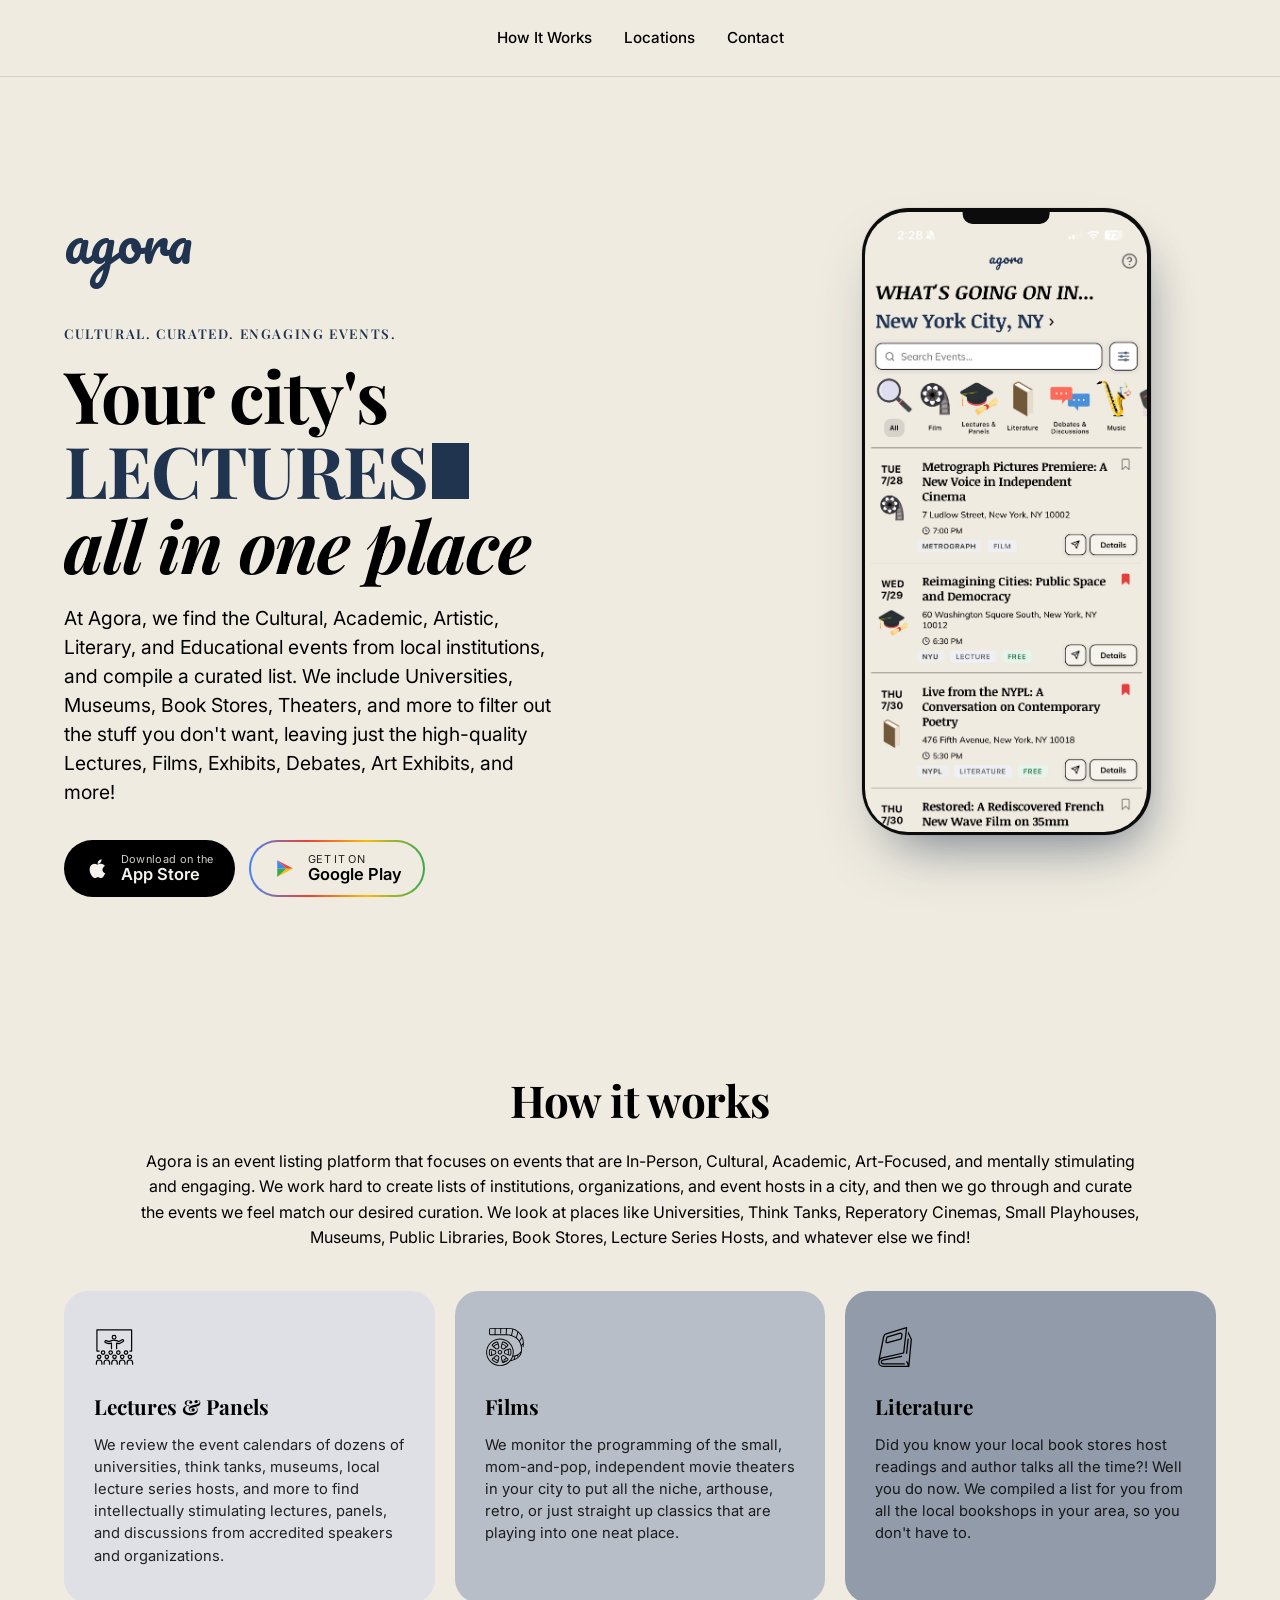
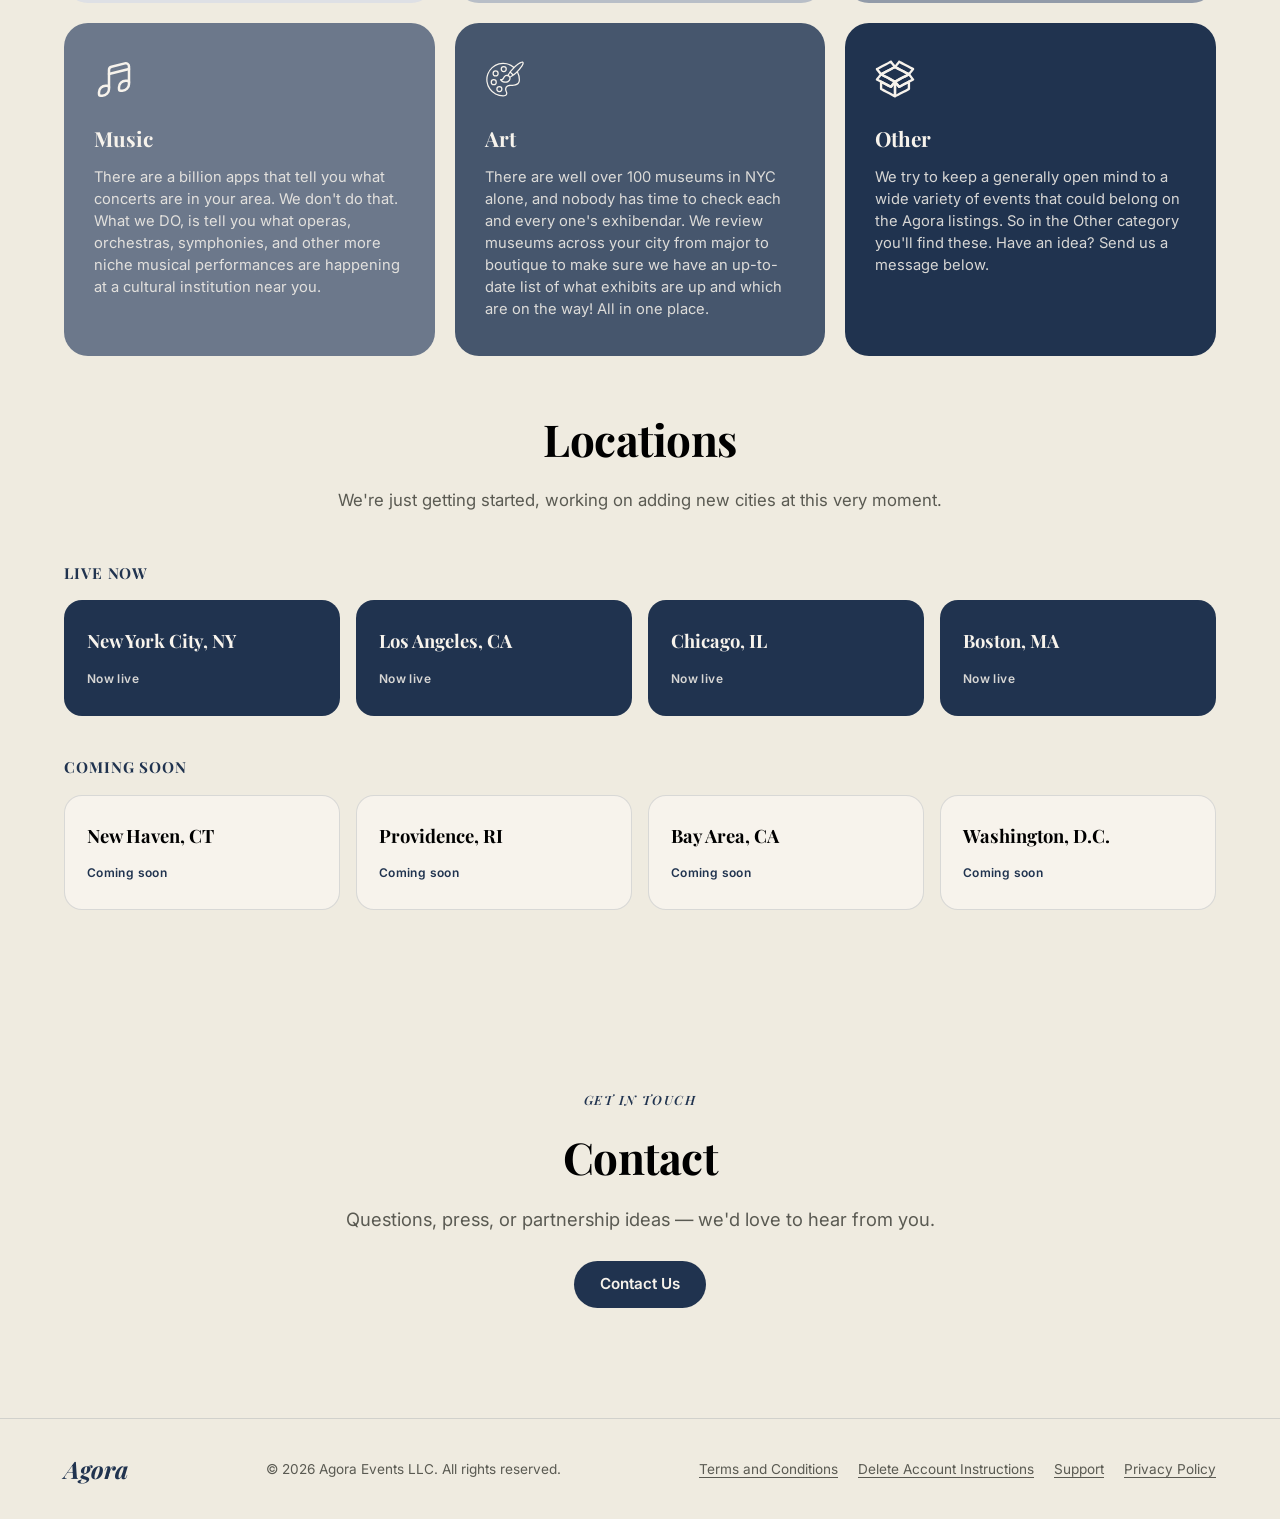
==== commit d06c6e02: "Add Privacy Policy and Terms of Service content; polish hero/phone - Fill in Privacy Policy and Term" ====
--- a/index.html
+++ b/index.html
@@ -4,17 +4,17 @@
   <meta charset="UTF-8">
   <meta name="viewport" content="width=device-width, initial-scale=1.0">
   <title>Agora — Your city's culture, all in one place</title>
-  <meta name="description" content="At Agora, we find all the Cultural, Academic, Artistic, Literary, and Educational events from local institutions, and compile a curated list. We filter out the stuff you don't want, leaving just the high-quality Lectures, Films, Exhibits, Debates, Art Exhibits, and more!">
+  <meta name="description" content="At Agora, we find the Cultural, Academic, Artistic, Literary, and Educational events from local institutions, and compile a curated list. We include Universities, Museums, Book Stores, Theaters, and more to filter out the stuff you don't want, leaving just the high-quality Lectures, Films, Exhibits, Debates, Art Exhibits, and more!">
 
   <!-- Open Graph -->
   <meta property="og:title" content="Agora — Your city's culture, all in one place">
-  <meta property="og:description" content="At Agora, we find all the Cultural, Academic, Artistic, Literary, and Educational events from local institutions, and compile a curated list. We filter out the stuff you don't want, leaving just the high-quality Lectures, Films, Exhibits, Debates, Art Exhibits, and more!">
+  <meta property="og:description" content="At Agora, we find the Cultural, Academic, Artistic, Literary, and Educational events from local institutions, and compile a curated list. We include Universities, Museums, Book Stores, Theaters, and more to filter out the stuff you don't want, leaving just the high-quality Lectures, Films, Exhibits, Debates, Art Exhibits, and more!">
   <meta property="og:type" content="website">
   <meta property="og:image" content="assets/screenshot.jpeg">
 
   <link rel="preconnect" href="https://fonts.googleapis.com">
   <link rel="preconnect" href="https://fonts.gstatic.com" crossorigin>
-  <link href="https://fonts.googleapis.com/css2?family=Playfair+Display:ital,wght@0,500;0,600;0,700;0,800;1,500;1,600&family=Inter:wght@400;500;600;700&family=Pacifico:wght@400&display=swap" rel="stylesheet">
+  <link href="https://fonts.googleapis.com/css2?family=Playfair+Display:ital,wght@0,500;0,600;0,700;0,800;1,500;1,600;1,700&family=Inter:wght@400;500;600;700&family=Pacifico:wght@400&display=swap" rel="stylesheet">
 
   <link rel="icon" href="assets/favicon.png">
   <link rel="stylesheet" href="styles.css">
@@ -50,9 +50,9 @@
       <div class="hero__inner">
         <div class="hero__text fade-in">
           <p class="hero__wordmark">agora</p>
-          <p class="eyebrow">Cultural. Academic. Engaging Events.</p>
-          <h1 class="hero__headline">Your city's<br><span class="cycle-word" id="cycleWord" aria-hidden="true"></span><span class="cycle-cursor" aria-hidden="true"></span><br>all in one place<span class="sr-only">Your city's lectures, films, exhibits, debates, and readings — all in one place</span></h1>
-          <p class="hero__subheadline">At Agora, we find all the Cultural, Academic, Artistic, Literary, and Educational events from local institutions, and compile a curated list. We filter out the stuff you don't want, leaving just the high-quality Lectures, Films, Exhibits, Debates, Art Exhibits, and more!</p>
+          <p class="eyebrow">Cultural. Curated. Engaging Events.</p>
+          <h1 class="hero__headline">Your city's<br><span class="cycle-word" id="cycleWord" aria-hidden="true"></span><span class="cycle-cursor" aria-hidden="true"></span><br><span class="hero__headline-italic">all in one place</span><span class="sr-only">Your city's lectures, films, exhibits, debates, and readings — all in one place</span></h1>
+          <p class="hero__subheadline">At Agora, we find the Cultural, Academic, Artistic, Literary, and Educational events from local institutions, and compile a curated list. We include Universities, Museums, Book Stores, Theaters, and more to filter out the stuff you don't want, leaving just the high-quality Lectures, Films, Exhibits, Debates, Art Exhibits, and more!</p>
 
           <div class="store-badges" id="hero-download">
             <a href="#" class="store-badge store-badge--apple" aria-label="Download on the App Store">
@@ -80,9 +80,6 @@
         </div>
 
         <div class="hero__phone fade-in">
-          <div class="blob blob--a" aria-hidden="true"></div>
-          <div class="blob blob--b" aria-hidden="true"></div>
-          <div class="blob blob--c" aria-hidden="true"></div>
           <div class="phone-frame">
             <div class="phone-frame__notch"></div>
             <img src="assets/screenshot.jpeg" alt="Agora app screenshot showing the event feed for New York City" class="phone-frame__screen" onerror="this.onerror=null;this.src='';this.closest('.phone-frame').classList.add('phone-frame--placeholder')">
@@ -95,6 +92,7 @@
     <section class="how-it-works" id="how-it-works">
       <div class="section-inner">
         <h2 class="section-heading fade-in">How it works</h2>
+        <p class="hiw-blurb fade-in">Agora is an event listing platform that focuses on events that are In-Person, Cultural, Academic, Art-Focused, and mentally stimulating and engaging. We work hard to create lists of institutions, organizations, and event hosts in a city, and then we go through and curate the events we feel match our desired curation. We look at places like Universities, Think Tanks, Reperatory Cinemas, Small Playhouses, Museums, Public Libraries, Book Stores, Lecture Series Hosts, and whatever else we find!</p>
 
         <div class="hiw-grid">
           <div class="hiw-card hiw-card--1 fade-in">
@@ -128,8 +126,6 @@
             <p class="hiw-card__body">We try to keep a generally open mind to a wide variety of events that could belong on the Agora listings. So in the Other category you'll find these. Have an idea? Send us a message below.</p>
           </div>
         </div>
-
-        <p class="hiw-blurb fade-in">Agora is an event listing platform that focuses on events that are In-Person, Cultural, Academic, Art-Focused, and mentally stimulating and engaging. We work hard to create lists of institutions, organizations, and event hosts in a city, and then we go through and curate the events we feel match our desired curation. We look at places like Universities, Think Tanks, Reperatory Cinemas, Small Playhouses, Museums, Public Libraries, Book Stores, Lecture Series Hosts, and whatever else we find!</p>
       </div>
     </section>
 
@@ -142,19 +138,19 @@
         <p class="locations__group-label">Live now</p>
         <div class="city-grid">
           <div class="city-card city-card--live fade-in">
-            <h4>New York City</h4>
-            <span class="city-card__tag city-card__tag--live">Now live</span>
-          </div>
-          <div class="city-card city-card--live fade-in">
-            <h4>Los Angeles</h4>
-            <span class="city-card__tag city-card__tag--live">Now live</span>
-          </div>
-          <div class="city-card city-card--live fade-in">
-            <h4>Chicago</h4>
-            <span class="city-card__tag city-card__tag--live">Now live</span>
-          </div>
-          <div class="city-card city-card--live fade-in">
-            <h4>Boston</h4>
+            <h4>New York City, NY</h4>
+            <span class="city-card__tag city-card__tag--live">Now live</span>
+          </div>
+          <div class="city-card city-card--live fade-in">
+            <h4>Los Angeles, CA</h4>
+            <span class="city-card__tag city-card__tag--live">Now live</span>
+          </div>
+          <div class="city-card city-card--live fade-in">
+            <h4>Chicago, IL</h4>
+            <span class="city-card__tag city-card__tag--live">Now live</span>
+          </div>
+          <div class="city-card city-card--live fade-in">
+            <h4>Boston, MA</h4>
             <span class="city-card__tag city-card__tag--live">Now live</span>
           </div>
         </div>
@@ -162,15 +158,15 @@
         <p class="locations__group-label">Coming soon</p>
         <div class="city-grid">
           <div class="city-card fade-in">
-            <h4>New Haven</h4>
-            <span class="city-card__tag">Coming soon</span>
-          </div>
-          <div class="city-card fade-in">
-            <h4>Providence</h4>
-            <span class="city-card__tag">Coming soon</span>
-          </div>
-          <div class="city-card fade-in">
-            <h4>Bay Area</h4>
+            <h4>New Haven, CT</h4>
+            <span class="city-card__tag">Coming soon</span>
+          </div>
+          <div class="city-card fade-in">
+            <h4>Providence, RI</h4>
+            <span class="city-card__tag">Coming soon</span>
+          </div>
+          <div class="city-card fade-in">
+            <h4>Bay Area, CA</h4>
             <span class="city-card__tag">Coming soon</span>
           </div>
           <div class="city-card fade-in">
--- a/styles.css
+++ b/styles.css
@@ -77,7 +77,7 @@
 .hero__text .eyebrow {
   font-style: normal;
   font-size: 0.84rem;
-  margin: 0 0 14.7px;
+  margin: 55px 0 14.7px;
 }
 
 .eyebrow--center { text-align: center; }
@@ -97,6 +97,13 @@
   font-size: 1.05rem;
   max-width: 560px;
   margin: 0 auto 48px;
+}
+
+@media (min-width: 700px) {
+  .section-subheading {
+    max-width: none;
+    white-space: nowrap;
+  }
 }
 
 /* ---------- Buttons ---------- */
@@ -268,7 +275,7 @@
 /* ---------- Hero ---------- */
 
 .hero {
-  padding: 56px 0 40px;
+  padding: 36px 0 40px;
   position: relative;
   overflow: hidden;
 }
@@ -294,7 +301,7 @@
   font-style: normal;
   font-size: clamp(2.5rem, 5vw, 3.5rem);
   color: var(--accent);
-  margin: 0 0 20px;
+  margin: 65px 0 20px;
   line-height: 1;
 }
 
@@ -305,6 +312,11 @@
   line-height: 1.05;
   letter-spacing: -0.015em;
   margin: 0 0 21px;
+}
+
+.hero__headline-italic {
+  font-style: italic !important;
+  font-family: 'Playfair Display', Georgia, serif;
 }
 
 .cycle-word {
@@ -424,59 +436,28 @@
   z-index: 1;
 }
 
-.blob {
-  position: absolute;
-  background: var(--accent);
-  z-index: 0;
-  pointer-events: none;
-}
-
-.blob--a {
-  width: 380px;
-  height: 380px;
-  top: 20px;
-  right: -140px;
-  border-radius: 42% 58% 65% 35% / 45% 40% 60% 55%;
-}
-
-.blob--b {
-  width: 240px;
-  height: 240px;
-  bottom: -80px;
-  left: 100px;
-  border-radius: 60% 40% 30% 70% / 55% 60% 40% 45%;
-}
-
-.blob--c {
-  width: 120px;
-  height: 120px;
-  top: 38%;
-  left: 150px;
-  border-radius: 50%;
-}
-
 .phone-frame {
-  --phone-w: 233.415px;
+  --phone-w: 253.415px;
   position: relative;
   z-index: 1;
-  left: -25px;
+  left: -65px;
   width: var(--phone-w);
   aspect-ratio: 9 / 19.5;
   background: #0c0c0c;
   border-radius: calc(var(--phone-w) * 37.7055 / 233.415);
-  padding: calc(var(--phone-w) * 10.773 / 233.415);
-  box-shadow: 0 30px 60px -20px rgba(32, 51, 79, 0.35), 0 0 0 1px rgba(0,0,0,0.05);
+  padding: calc(var(--phone-w) * 3 / 233.415);
+  box-shadow: 0 30px 60px -20px rgba(32, 51, 79, 0.35), 18px 26px 44px -22px rgba(32, 51, 79, 0.32), 0 0 0 1px rgba(0,0,0,0.05);
 }
 
 .phone-frame__notch {
   position: absolute;
-  top: calc(var(--phone-w) * 10.773 / 233.415);
+  top: calc(var(--phone-w) * 3 / 233.415);
   left: 50%;
   transform: translateX(-50%);
-  width: 40%;
-  height: calc(var(--phone-w) * 19.7505 / 233.415);
+  width: 30%;
+  height: calc(var(--phone-w) * 10 / 233.415);
   background: #0c0c0c;
-  border-radius: 0 0 calc(var(--phone-w) * 14.364 / 233.415) calc(var(--phone-w) * 14.364 / 233.415);
+  border-radius: 0 0 calc(var(--phone-w) * 8 / 233.415) calc(var(--phone-w) * 8 / 233.415);
   z-index: 2;
 }
 
@@ -484,7 +465,7 @@
   width: 100%;
   height: 100%;
   object-fit: cover;
-  border-radius: calc(var(--phone-w) * 26.9325 / 233.415);
+  border-radius: calc(var(--phone-w) * 34.7055 / 233.415);
   background: var(--surface);
 }
 
@@ -496,7 +477,7 @@
 .phone-frame--placeholder::after {
   content: 'Add assets/screenshot.png';
   position: absolute;
-  inset: calc(var(--phone-w) * 10.773 / 233.415);
+  inset: calc(var(--phone-w) * 3 / 233.415);
   display: flex;
   align-items: center;
   justify-content: center;
@@ -509,7 +490,7 @@
 }
 
 @media (min-width: 900px) {
-  .hero { padding: 90px 0 80px; }
+  .hero { padding: 70px 0 80px; }
 
   .hero__inner {
     flex-direction: row;
@@ -521,14 +502,12 @@
   .hero__text { flex: 1 1 50%; max-width: 560px; }
   .hero__phone { flex: 1 1 40%; justify-content: flex-end; }
 
-  .phone-frame { --phone-w: 269.325px; }
-
-  .blob--a { top: -80px; }
+  .phone-frame { --phone-w: 289.325px; }
 }
 
 @media (min-width: 1300px) {
   .hero__headline { font-size: 4.9875rem; }
-  .phone-frame { --phone-w: 287.28px; }
+  .phone-frame { --phone-w: 307.28px; }
 }
 
 /* ---------- How It Works ---------- */
@@ -597,8 +576,8 @@
   color: var(--text);
   font-size: 1rem;
   line-height: 1.6;
-  max-width: 760px;
-  margin: 40px auto 0;
+  max-width: 1000px;
+  margin: 0 auto 40px;
   text-align: center;
 }
 
@@ -690,6 +669,135 @@
   text-align: center;
 }
 
+.legal-page__body a {
+  color: var(--accent);
+  font-weight: 600;
+  border-bottom: 1px solid var(--accent);
+  transition: opacity 0.15s ease;
+}
+
+.legal-page__body a:hover { opacity: 0.7; }
+
+.step-list {
+  list-style: none;
+  padding: 0;
+  margin: 0 0 32px;
+  counter-reset: step;
+  max-width: 560px;
+  margin-left: auto;
+  margin-right: auto;
+}
+
+.step-list li {
+  counter-increment: step;
+  position: relative;
+  padding-left: 54px;
+  margin-bottom: 22px;
+  min-height: 36px;
+  line-height: 36px;
+  color: var(--text);
+  text-align: left;
+  font-size: 1.05rem;
+}
+
+.step-list li::before {
+  content: counter(step);
+  position: absolute;
+  left: 0;
+  top: 0;
+  width: 36px;
+  height: 36px;
+  border-radius: 50%;
+  background: var(--accent);
+  color: var(--surface);
+  display: flex;
+  align-items: center;
+  justify-content: center;
+  font-family: var(--font-display);
+  font-weight: 700;
+  flex-shrink: 0;
+}
+
+.step-list-note {
+  background: var(--surface);
+  border: 1px solid var(--border);
+  border-radius: 14px;
+  padding: 18px 22px;
+  color: var(--text-muted);
+  font-size: 0.95rem;
+  line-height: 1.6;
+  text-align: left;
+  max-width: 560px;
+  margin: 0 auto;
+}
+
+/* ---------- Policy page ---------- */
+
+.policy {
+  max-width: 720px;
+  margin: 0 auto;
+  text-align: left;
+}
+
+.policy-meta {
+  text-align: center;
+  color: var(--text-muted);
+  font-size: 0.95rem;
+  margin: 0 0 40px;
+}
+
+.policy p {
+  margin: 0 0 16px;
+  line-height: 1.7;
+  color: var(--text);
+}
+
+.policy ul {
+  margin: 0 0 16px;
+  padding-left: 22px;
+}
+
+.policy li {
+  margin-bottom: 8px;
+  line-height: 1.7;
+  color: var(--text);
+}
+
+.policy h2 {
+  font-family: var(--font-display);
+  font-size: 1.5rem;
+  font-weight: 700;
+  margin: 40px 0 14px;
+}
+
+.policy h2:first-of-type { margin-top: 0; }
+
+.policy-placeholder {
+  background: rgba(32, 51, 79, 0.08);
+  border-radius: 4px;
+  padding: 1px 6px;
+  color: var(--accent);
+  font-style: italic;
+}
+
+.policy-legalcaps {
+  font-size: 0.85rem;
+  color: var(--text-muted);
+  background: var(--surface);
+  border: 1px solid var(--border);
+  border-radius: 12px;
+  padding: 16px 18px;
+}
+
+.policy-note {
+  background: rgba(32, 51, 79, 0.06);
+  border: 1px dashed var(--accent);
+  border-radius: 12px;
+  padding: 14px 18px;
+  font-size: 0.95rem;
+  color: var(--accent);
+}
+
 /* ---------- Contact ---------- */
 
 .contact { padding: 90px 0 110px; }
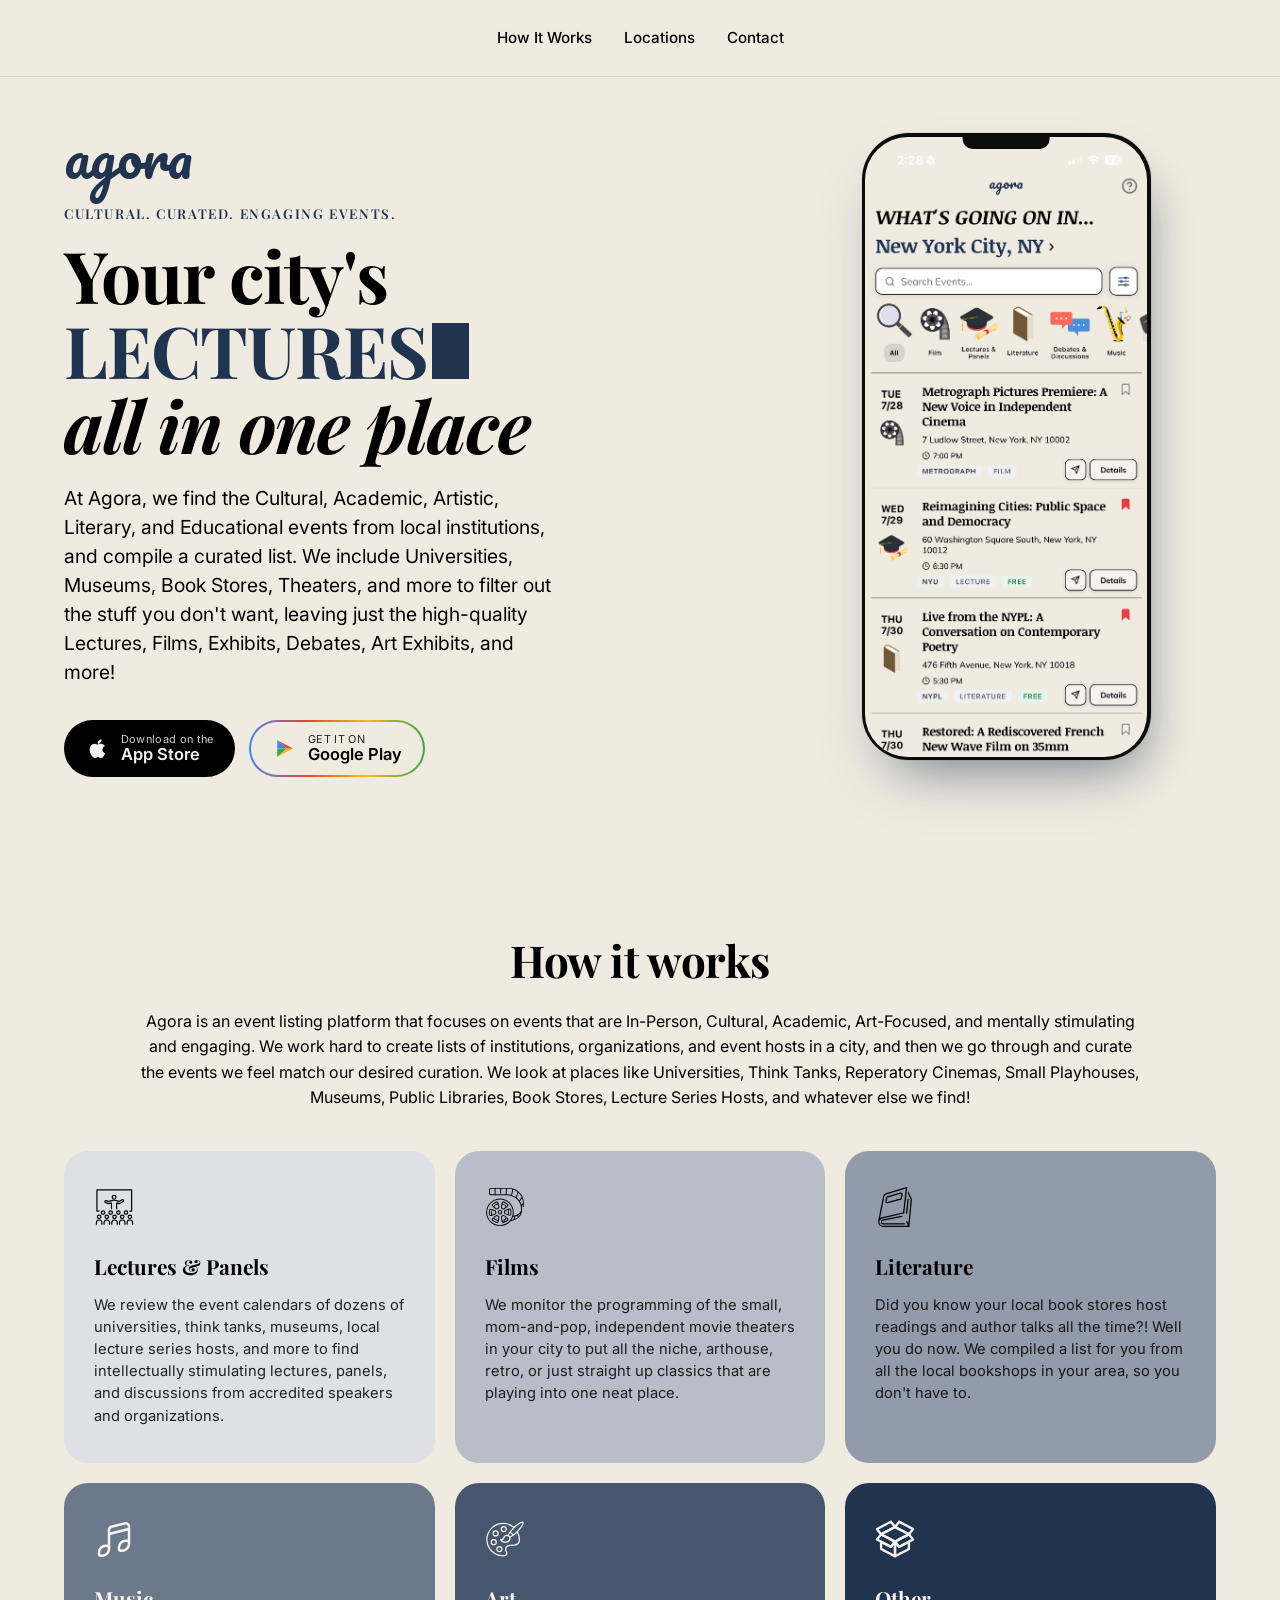
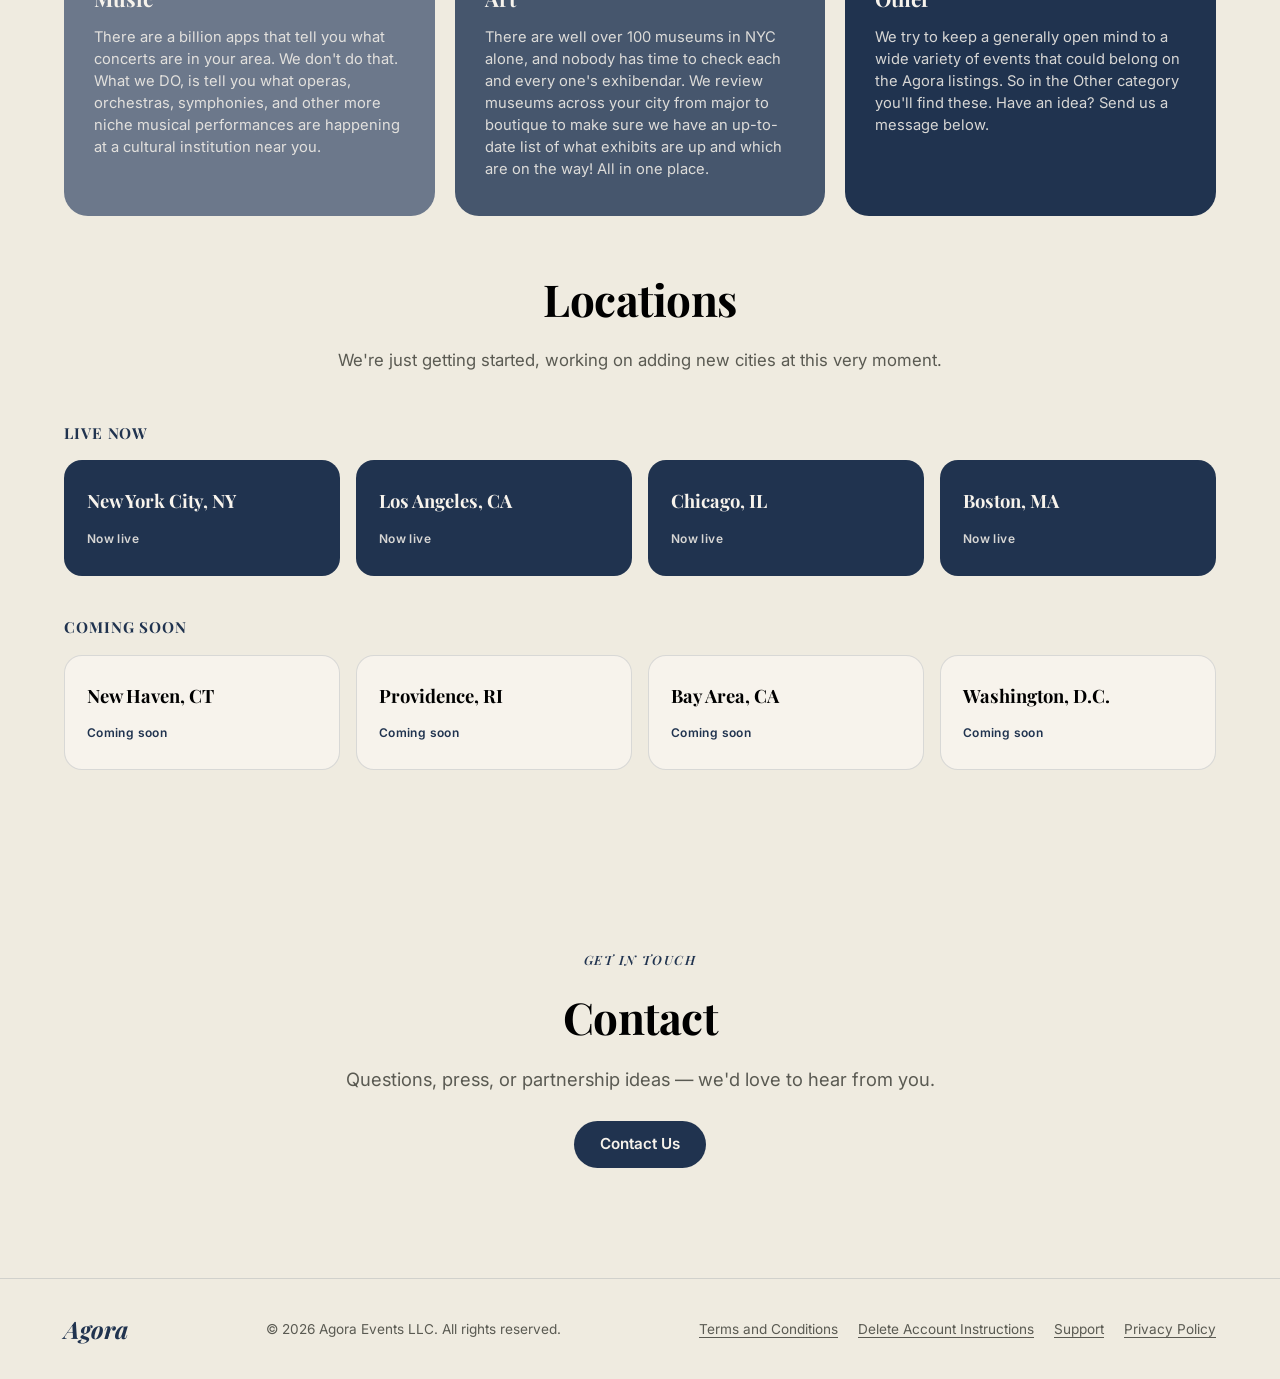
==== commit 4ed3e7ba: "Add noindex meta tags and robots.txt to block search indexing Prevents search engines from indexing " ====
--- a/index.html
+++ b/index.html
@@ -4,6 +4,7 @@
   <meta charset="UTF-8">
   <meta name="viewport" content="width=device-width, initial-scale=1.0">
   <title>Agora — Your city's culture, all in one place</title>
+  <meta name="robots" content="noindex, nofollow">
   <meta name="description" content="At Agora, we find the Cultural, Academic, Artistic, Literary, and Educational events from local institutions, and compile a curated list. We include Universities, Museums, Book Stores, Theaters, and more to filter out the stuff you don't want, leaving just the high-quality Lectures, Films, Exhibits, Debates, Art Exhibits, and more!">
 
   <!-- Open Graph -->
--- a/styles.css
+++ b/styles.css
@@ -77,7 +77,7 @@
 .hero__text .eyebrow {
   font-style: normal;
   font-size: 0.84rem;
-  margin: 55px 0 14.7px;
+  margin: 5px 0 14.7px;
 }
 
 .eyebrow--center { text-align: center; }
@@ -275,7 +275,7 @@
 /* ---------- Hero ---------- */
 
 .hero {
-  padding: 36px 0 40px;
+  padding: 20px 0 40px;
   position: relative;
   overflow: hidden;
 }
@@ -301,7 +301,7 @@
   font-style: normal;
   font-size: clamp(2.5rem, 5vw, 3.5rem);
   color: var(--accent);
-  margin: 65px 0 20px;
+  margin: 10px 0 20px;
   line-height: 1;
 }
 
@@ -490,7 +490,7 @@
 }
 
 @media (min-width: 900px) {
-  .hero { padding: 70px 0 80px; }
+  .hero { padding: 40px 0 60px; }
 
   .hero__inner {
     flex-direction: row;
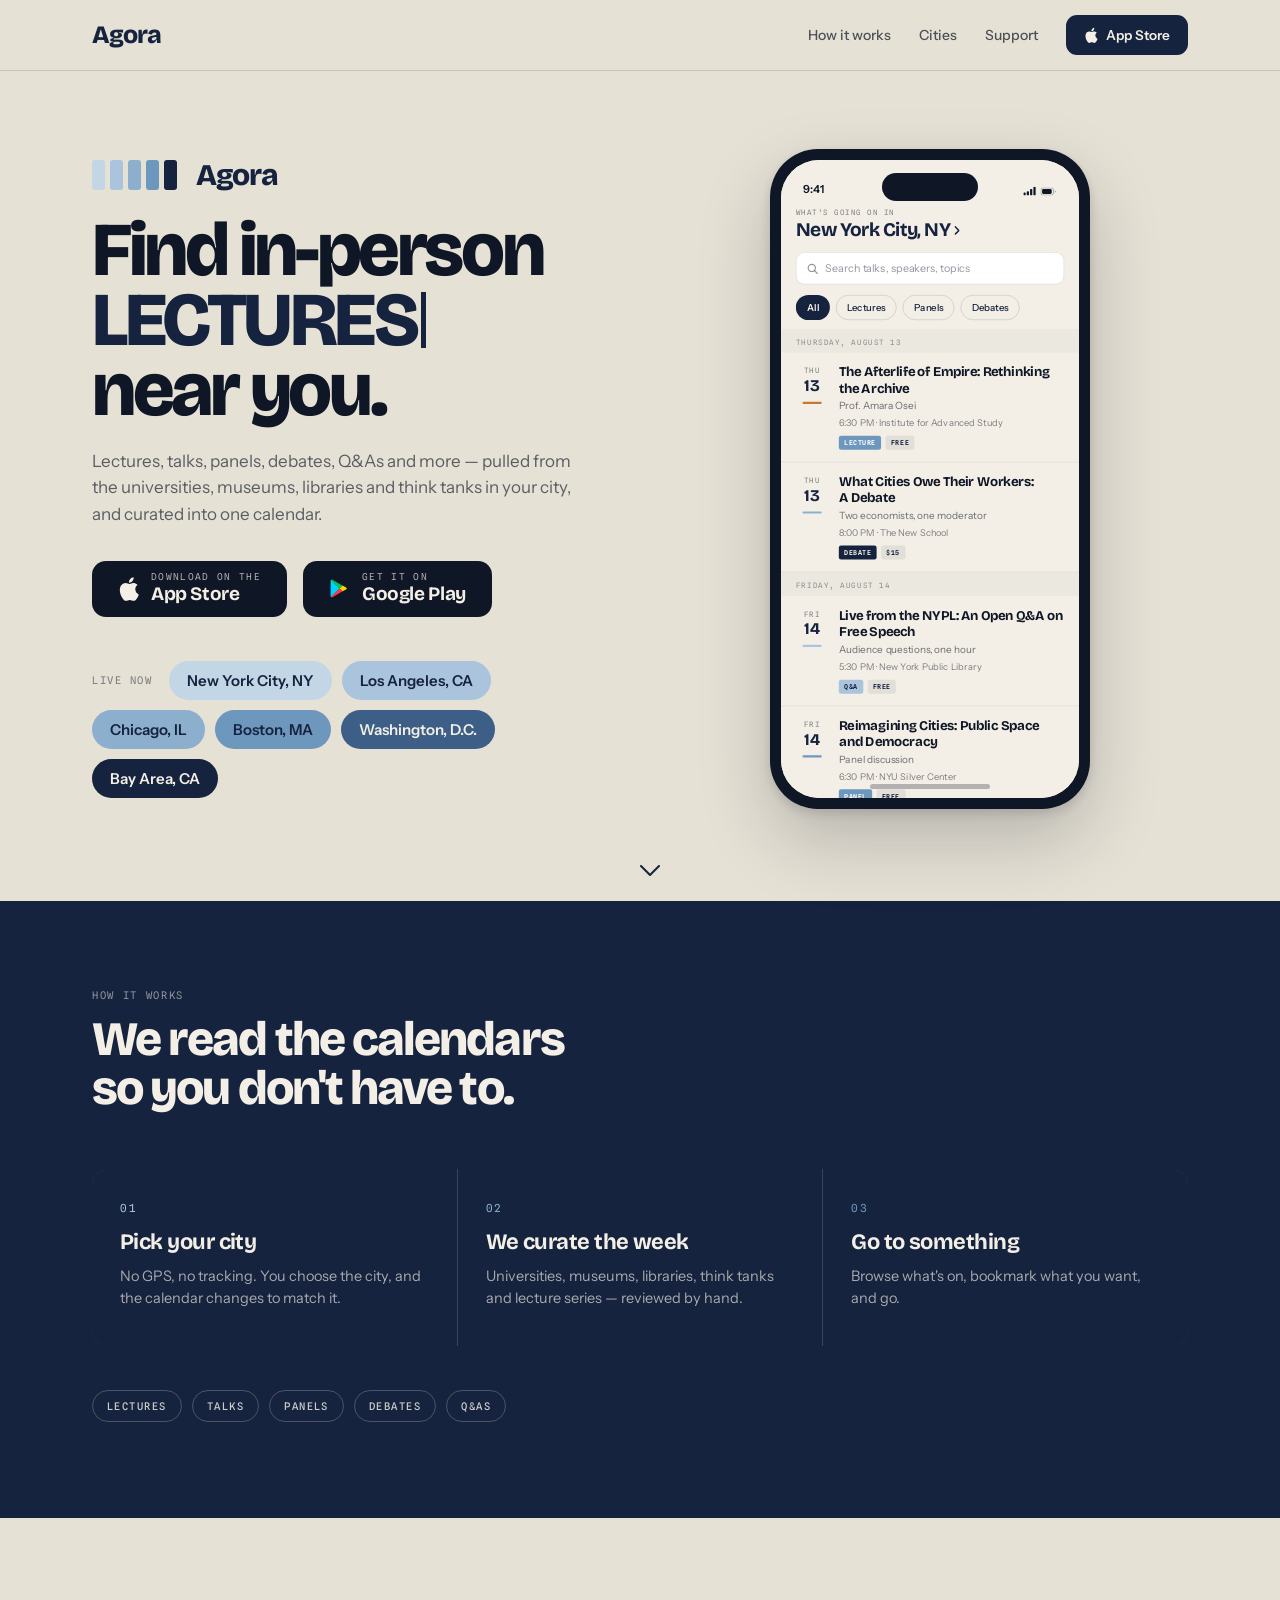
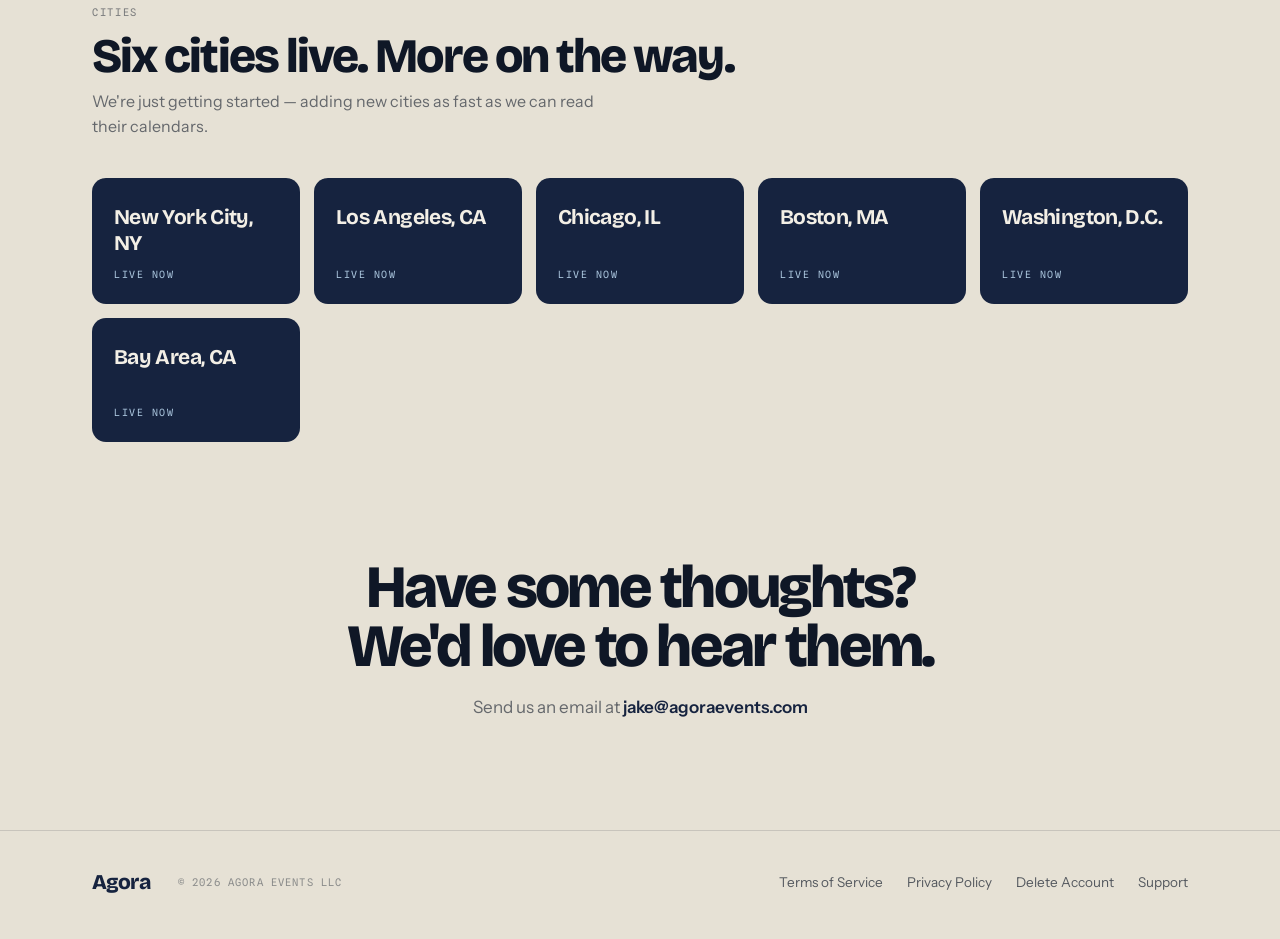
==== commit aac02ba9: "Redesign site to match new Agora design system Rebuild all pages (home, support, delete account, pri" ====
--- a/index.html
+++ b/index.html
@@ -15,192 +15,275 @@
 
   <link rel="preconnect" href="https://fonts.googleapis.com">
   <link rel="preconnect" href="https://fonts.gstatic.com" crossorigin>
-  <link href="https://fonts.googleapis.com/css2?family=Playfair+Display:ital,wght@0,500;0,600;0,700;0,800;1,500;1,600;1,700&family=Inter:wght@400;500;600;700&family=Pacifico:wght@400&display=swap" rel="stylesheet">
+  <link href="https://fonts.googleapis.com/css2?family=Bricolage+Grotesque:opsz,wght@12..96,600;12..96,700;12..96,800&family=Instrument+Sans:wght@400;500;600&family=Spline+Sans+Mono:wght@400;500;600&display=swap" rel="stylesheet">
 
   <link rel="icon" href="assets/favicon.png">
   <link rel="stylesheet" href="styles.css">
-  <noscript><style>body { opacity: 1 !important; }</style></noscript>
 </head>
 <body>
 
-  <!-- ===== Nav ===== -->
-  <header class="nav" id="top">
-    <div class="nav__inner">
-      <nav class="nav__links" aria-label="Primary">
-        <a href="#how-it-works">How It Works</a>
-        <a href="#locations">Locations</a>
-        <a href="#contact">Contact</a>
+  <!-- ===== Header ===== -->
+  <header class="site-header" id="top">
+    <div class="site-header__inner">
+      <a href="#top" class="brand">Agora</a>
+      <div class="spacer"></div>
+      <nav class="site-nav" aria-label="Primary">
+        <a href="#works">How it works</a>
+        <a href="#cities">Cities</a>
+        <a href="support.html">Support</a>
+        <a href="#" class="store-pill" aria-label="Download on the App Store">
+          <svg width="14" height="16" viewBox="0 0 14 17" fill="#F3EFE6"><path d="M11.6 9c0-1.9 1.5-2.8 1.6-2.8-.9-1.3-2.2-1.5-2.7-1.5-1.2-.1-2.3.7-2.9.7-.6 0-1.5-.7-2.5-.7C3.8 4.7 2.5 5.5 1.8 6.7.4 9.2 1.4 12.9 2.8 14.9c.7 1 1.5 2.1 2.5 2 1-.04 1.4-.65 2.6-.65s1.5.65 2.6.63c1.1-.02 1.8-1 2.4-2 .8-1.15 1.1-2.27 1.1-2.33-.02-.01-2.2-.85-2.4-3.55zM9.7 3.4c.55-.66.92-1.58.82-2.5-.79.03-1.75.53-2.32 1.19-.51.58-.95 1.52-.83 2.42.88.07 1.78-.45 2.33-1.11z"/></svg>
+          <span>App Store</span>
+        </a>
       </nav>
-
-      <button class="nav__toggle" id="navToggle" aria-label="Open menu" aria-expanded="false">
-        <span></span><span></span><span></span>
-      </button>
     </div>
-
-    <nav class="nav__mobile" id="navMobile" aria-label="Mobile">
-      <a href="#how-it-works">How It Works</a>
-      <a href="#locations">Locations</a>
-      <a href="#contact">Contact</a>
-      <a href="#hero-download" class="btn btn--filled">Download Agora</a>
-    </nav>
   </header>
 
   <main>
     <!-- ===== Hero ===== -->
     <section class="hero">
-      <div class="hero__inner">
-        <div class="hero__text fade-in">
-          <p class="hero__wordmark">agora</p>
-          <p class="eyebrow">Cultural. Curated. Engaging Events.</p>
-          <h1 class="hero__headline">Your city's<br><span class="cycle-word" id="cycleWord" aria-hidden="true"></span><span class="cycle-cursor" aria-hidden="true"></span><br><span class="hero__headline-italic">all in one place</span><span class="sr-only">Your city's lectures, films, exhibits, debates, and readings — all in one place</span></h1>
-          <p class="hero__subheadline">At Agora, we find the Cultural, Academic, Artistic, Literary, and Educational events from local institutions, and compile a curated list. We include Universities, Museums, Book Stores, Theaters, and more to filter out the stuff you don't want, leaving just the high-quality Lectures, Films, Exhibits, Debates, Art Exhibits, and more!</p>
-
-          <div class="store-badges" id="hero-download">
-            <a href="#" class="store-badge store-badge--apple" aria-label="Download on the App Store">
-              <svg viewBox="0 0 24 24" class="store-badge__icon" aria-hidden="true">
-                <path fill="currentColor" d="M17.05 20.28c-.98.95-2.05.8-3.08.35-1.09-.46-2.09-.48-3.24 0-1.44.62-2.2.44-3.06-.35C2.79 15.25 3.51 7.59 9.05 7.31c1.35.07 2.29.74 3.08.8.87-.16 1.7-.86 3.11-.71 1.68.13 2.94.79 3.72 2.03-3.36 2-2.87 5.94.33 7.11-.54 1.31-1.24 2.61-2.24 3.74zM12.03 7.25c-.15-2.23 1.66-4.09 3.74-4.25.29 2.56-2.15 4.48-3.74 4.25z"/>
-              </svg>
-              <span class="store-badge__text">
-                <small>Download on the</small>
-                <strong>App Store</strong>
-              </span>
-            </a>
-            <a href="#" class="store-badge store-badge--google" aria-label="Get it on Google Play">
-              <svg viewBox="0 0 24 24" class="store-badge__icon" aria-hidden="true">
-                <path fill="#4285F4" d="M14,12 L5,4 L5,12 Z"/>
-                <path fill="#34A853" d="M14,12 L5,12 L5,20 Z"/>
-                <path fill="#FBBC05" d="M14,12 L5,20 L20,12 Z"/>
-                <path fill="#EA4335" d="M14,12 L20,12 L5,4 Z"/>
-              </svg>
-              <span class="store-badge__text">
-                <small>GET IT ON</small>
-                <strong>Google Play</strong>
-              </span>
-            </a>
-          </div>
-        </div>
-
-        <div class="hero__phone fade-in">
-          <div class="phone-frame">
-            <div class="phone-frame__notch"></div>
-            <img src="assets/screenshot.jpeg" alt="Agora app screenshot showing the event feed for New York City" class="phone-frame__screen" onerror="this.onerror=null;this.src='';this.closest('.phone-frame').classList.add('phone-frame--placeholder')">
-          </div>
-        </div>
-      </div>
-    </section>
-
-    <!-- ===== How It Works ===== -->
-    <section class="how-it-works" id="how-it-works">
-      <div class="section-inner">
-        <h2 class="section-heading fade-in">How it works</h2>
-        <p class="hiw-blurb fade-in">Agora is an event listing platform that focuses on events that are In-Person, Cultural, Academic, Art-Focused, and mentally stimulating and engaging. We work hard to create lists of institutions, organizations, and event hosts in a city, and then we go through and curate the events we feel match our desired curation. We look at places like Universities, Think Tanks, Reperatory Cinemas, Small Playhouses, Museums, Public Libraries, Book Stores, Lecture Series Hosts, and whatever else we find!</p>
-
-        <div class="hiw-grid">
-          <div class="hiw-card hiw-card--1 fade-in">
-            <span class="hiw-card__icon" aria-hidden="true"><svg xmlns="http://www.w3.org/2000/svg" viewBox="0 0 500 500" id="lecture"><circle cx="250.617" cy="128.823" r="23.585" fill="none" stroke="currentColor" stroke-linecap="round" stroke-linejoin="round" stroke-miterlimit="10" stroke-width="15"></circle><path fill="none" stroke="currentColor" stroke-linecap="round" stroke-linejoin="round" stroke-miterlimit="10" stroke-width="15" d="M282.742 271.396v-71.542l27.738 7.842c1.121.319 2.351.476 3.495.476 2.218 0 4.46-.592 6.404-1.744l43.678-25.881c5.927-3.514 7.904-11.167 4.39-17.094-3.513-5.926-11.166-7.884-17.094-4.37l-39.043 23.146-28.507-11.727a60.402 60.402 0 0 0-22.467-4.539l-19.262-.163a60.398 60.398 0 0 0-23.752 4.649l-29.242 12.192-36.355-11.756c-6.554-2.118-13.589 1.476-15.709 8.032-2.12 6.556 1.476 13.589 8.032 15.709l40.019 12.941c1.247.403 2.542.605 3.838.605 1.185 0 2.151-.169 3.301-.507l26.284-7.796v71.527"></path><circle cx="113.253" cy="319.852" r="21.766" fill="none" stroke="currentColor" stroke-linecap="round" stroke-linejoin="round" stroke-miterlimit="10" stroke-width="15"></circle><circle cx="208.811" cy="319.852" r="21.766" fill="none" stroke="currentColor" stroke-linecap="round" stroke-linejoin="round" stroke-miterlimit="10" stroke-width="15"></circle><circle cx="304.368" cy="319.852" r="21.766" fill="none" stroke="currentColor" stroke-linecap="round" stroke-linejoin="round" stroke-miterlimit="10" stroke-width="15"></circle><circle cx="399.926" cy="319.852" r="21.766" fill="none" stroke="currentColor" stroke-linecap="round" stroke-linejoin="round" stroke-miterlimit="10" stroke-width="15"></circle><circle cx="64.206" cy="372.694" r="21.766" fill="none" stroke="currentColor" stroke-linecap="round" stroke-linejoin="round" stroke-miterlimit="10" stroke-width="15"></circle><path fill="none" stroke="currentColor" stroke-linecap="round" stroke-linejoin="round" stroke-miterlimit="10" stroke-width="15" d="M29.941 464.972v-18.019c0-18.924 15.341-34.265 34.265-34.265h0c18.924 0 34.265 15.341 34.265 34.265v18.019"></path><circle cx="160.286" cy="372.694" r="21.766" fill="none" stroke="currentColor" stroke-linecap="round" stroke-linejoin="round" stroke-miterlimit="10" stroke-width="15"></circle><path fill="none" stroke="currentColor" stroke-linecap="round" stroke-linejoin="round" stroke-miterlimit="10" stroke-width="15" d="M126.021 464.972v-18.019c0-18.924 15.341-34.265 34.265-34.265h0c18.924 0 34.265 15.341 34.265 34.265v18.019"></path><circle cx="256.366" cy="372.694" r="21.766" fill="none" stroke="currentColor" stroke-linecap="round" stroke-linejoin="round" stroke-miterlimit="10" stroke-width="15"></circle><path fill="none" stroke="currentColor" stroke-linecap="round" stroke-linejoin="round" stroke-miterlimit="10" stroke-width="15" d="M222.1 464.972v-18.019c0-18.924 15.341-34.265 34.265-34.265h0c18.924 0 34.265 15.341 34.265 34.265v18.019"></path><g stroke-linecap="round" stroke-linejoin="round" stroke-miterlimit="10"><circle cx="352.446" cy="372.694" r="21.766" fill="none" stroke="currentColor" stroke-width="15"></circle><path d="M318.18 464.972v-18.019c0-18.924 15.341-34.265 34.265-34.265h0c18.924 0 34.265 15.341 34.265 34.265v18.019" fill="none" stroke="currentColor" stroke-width="15"></path></g><g stroke-linecap="round" stroke-linejoin="round" stroke-miterlimit="10"><circle cx="448.526" cy="372.694" r="21.766" fill="none" stroke="currentColor" stroke-width="15"></circle><path d="M414.26 464.972v-18.019c0-18.924 15.341-34.265 34.265-34.265h0c18.924 0 34.265 15.341 34.265 34.265v18.019" fill="none" stroke="currentColor" stroke-width="15"></path></g><path fill="none" stroke="currentColor" stroke-linecap="round" stroke-linejoin="round" stroke-miterlimit="10" stroke-width="15" d="M64.206 300.938H36.554V36.925h433.738v264.013h-21.766"></path></svg></span>
-            <h3 class="hiw-card__label">Lectures &amp; Panels</h3>
-            <p class="hiw-card__body">We review the event calendars of dozens of universities, think tanks, museums, local lecture series hosts, and more to find intellectually stimulating lectures, panels, and discussions from accredited speakers and organizations.</p>
-          </div>
-          <div class="hiw-card hiw-card--2 fade-in">
-            <span class="hiw-card__icon" aria-hidden="true"><svg xmlns="http://www.w3.org/2000/svg" viewBox="0 0 340 340" id="film"><path d="m60.031 243.791 24.091-9.112a18.719 18.719 0 0 0 11.96-18.946 31.839 31.839 0 0 1-.062-1.393v-.129a19.221 19.221 0 0 0-13.936-18.138l-31.3-9.056a13.621 13.621 0 0 0-17.236 10.831 96.9 96.9 0 0 0 1.561 39.009 13.667 13.667 0 0 0 13.261 10.404 13.594 13.594 0 0 0 4.812-.879Zm-14.265-5.169a5.665 5.665 0 0 1-2.894-3.7 88.923 88.923 0 0 1-1.431-35.777 5.493 5.493 0 0 1 2.527-3.8 5.668 5.668 0 0 1 4.593-.651l31.3 9.056a11.251 11.251 0 0 1 8.161 10.606v.133q.02.889.079 1.765a10.764 10.764 0 0 1-6.801 10.94l-20.16 7.626a68.537 68.537 0 0 1-2.94-19.89c0-2.142.1-4.3.3-6.417a4 4 0 0 0-7.967-.738 78.464 78.464 0 0 0-.329 7.155 76.531 76.531 0 0 0 3.437 22.728l-3.289 1.242a5.538 5.538 0 0 1-4.586-.278Z" fill="currentColor"></path><path d="M126.869 332.142a117 117 0 0 0 89.623-41.763c59.5-9.852 93.239-39.334 97.792-85.366a4.134 4.134 0 0 0 .116-.682c.03-.426.042-.834.07-1.257.015-.191.04-.377.055-.57.007-.106 0-.209-.006-.314a158.087 158.087 0 0 0-2.733-42.329 601.752 601.752 0 0 0 10.164-11.039 145.789 145.789 0 0 1-2.458 18.162 4 4 0 1 0 7.844 1.569 152.688 152.688 0 0 0 2.978-30.361 3.989 3.989 0 0 0-.01-1.047 141.167 141.167 0 0 0-15.853-63.9c-.024-.047-.05-.093-.075-.138-.38-.67-9.522-16.583-27.956-32.651a143.071 143.071 0 0 0-5.22-4.334l-.028-.022a131.945 131.945 0 0 0-43.1-22.849 3.93 3.93 0 0 0-.983-.288 123.721 123.721 0 0 0-35.351-5.1H47.93A13.344 13.344 0 0 0 34.6 21.188v35.5a13.345 13.345 0 0 0 13.33 13.33h135.125A133.143 133.143 0 0 1 252.441 89.1c26.874 16.378 57.861 49.132 54.114 112.273-1.983 4.566-17.339 35.961-66.071 42.414a117.218 117.218 0 1 0-113.615 88.36Zm170-210.307c3.176-4.586 10.931-15.925 18.017-27.378a133.73 133.73 0 0 1 7.4 41.836c-4.381 5.146-9.272 10.514-12.805 14.321a116.764 116.764 0 0 0-12.608-28.779ZM232.065 19.768a367.392 367.392 0 0 1-10.212 47.488 144.934 144.934 0 0 0-37.483-5.219l1.942-46.179h15.427a117.336 117.336 0 0 1 30.326 3.91Zm-98.678 36.586a4 4 0 0 0 4-4v-36.5h40.918l-1.941 46.158h-86.58V15.858h39.6v36.5a4 4 0 0 0 4.003 3.996Zm-90.787.332v-35.5a5.335 5.335 0 0 1 5.33-5.33h33.854v46.16H47.93a5.335 5.335 0 0 1-5.33-5.33Zm186.9 12.94a368.439 368.439 0 0 0 10.313-47.5 121.755 121.755 0 0 1 34.846 19.015c-1.227 14.541-8.051 35.913-11.323 45.516a137.09 137.09 0 0 0-6.728-4.4A136.488 136.488 0 0 0 229.5 69.626Zm40.575 22.048c2.59-7.38 9.493-27.992 11.917-44.461A134.529 134.529 0 0 1 307.387 77c1.4 2.708 2.664 5.406 3.834 8.092-6.621 11.108-14.714 23.141-19.121 29.575a117.618 117.618 0 0 0-22.029-22.993Zm32.8 129.756c-8.179 25.869-28.07 41.432-50.439 50.75a246.521 246.521 0 0 0 6.235-23.933 103.189 103.189 0 0 0 15.957-5.885 452.763 452.763 0 0 1-.855 5.366 4 4 0 0 0 3.292 4.6 4.1 4.1 0 0 0 .659.054 4 4 0 0 0 3.941-3.346c.8-4.8 1.41-9.028 1.74-11.374a83.308 83.308 0 0 0 19.469-16.232Zm-52.826 28.877c-1.2 5.34-3.415 14.092-7.147 25.437a172.108 172.108 0 0 1-19.2 5.154 116.874 116.874 0 0 0 14.325-28.769 131.383 131.383 0 0 0 12.021-1.822Zm-123.18-144.59A109.213 109.213 0 1 1 17.656 214.93a109.336 109.336 0 0 1 109.213-109.213Z" fill="currentColor"></path><path d="m143.654 186.323.1.061c.408.244.808.5 1.2.754a19.221 19.221 0 0 0 10.6 3.226 18.409 18.409 0 0 0 11.776-4.239l25.489-21.093a13.656 13.656 0 0 0 .67-20.42 96.927 96.927 0 0 0-33.121-20.668 13.623 13.623 0 0 0-17.943 9.615L134.8 165.24a19.217 19.217 0 0 0 8.854 21.083zm18.581-6.362a10.766 10.766 0 0 1-12.874.5q-.733-.483-1.489-.937l-.1-.063a11.254 11.254 0 0 1-5.19-12.348l4.3-17.876a69.272 69.272 0 0 1 29.971 18.627zm-12.029-44.529a5.663 5.663 0 0 1 2.84-3.669 5.5 5.5 0 0 1 4.55-.316 88.921 88.921 0 0 1 30.376 18.953 5.659 5.659 0 0 1 1.78 4.345 5.54 5.54 0 0 1-2.028 4.122l-4.69 3.881a75.992 75.992 0 0 0-34.275-21.31zm43.502 129.749-24.473-21.514a19.221 19.221 0 0 0-22.792-1.986l-.084.051q-.611.371-1.232.711a18.716 18.716 0 0 0-9.533 20.272l6.78 32.383a13.636 13.636 0 0 0 13.368 10.828 13.77 13.77 0 0 0 4.386-.718 96.573 96.573 0 0 0 19.305-8.977c1.653-1 3.264-2.074 4.855-3.174a4.067 4.067 0 0 0 .38-.269 96.6 96.6 0 0 0 9.184-7.25 13.623 13.623 0 0 0-.144-20.357zm-36.129 32.444a5.653 5.653 0 0 1-4.674-.451 5.534 5.534 0 0 1-2.7-3.716l-.086-.411c5.58.4 11.271.649 16.97.744a87.975 87.975 0 0 1-9.51 3.834zm30.929-18.041a88.279 88.279 0 0 1-7.692 6.133 301.2 301.2 0 0 1-32.4-.818l-4.988-23.824a10.762 10.762 0 0 1 5.553-11.619 43.603 43.603 0 0 0 1.541-.89l.092-.056a11.253 11.253 0 0 1 13.342 1.165l13.407 11.786a68.6 68.6 0 0 1-17.339 13.624 4 4 0 1 0 3.867 7 76.533 76.533 0 0 0 19.484-15.343l5.056 4.445a5.662 5.662 0 0 1 1.922 4.222 5.494 5.494 0 0 1-1.845 4.175zm-27.676-66.828v.1q.016.715 0 1.421a18.719 18.719 0 0 0 12.8 18.385l31.44 10.3a13.617 13.617 0 0 0 11.087-1.175 13.735 13.735 0 0 0 6.539-9.157 96.917 96.917 0 0 0-.2-39.039 13.622 13.622 0 0 0-17.698-10.047L173.937 194a19.223 19.223 0 0 0-13.105 18.756zm46.534-21.635a5.665 5.665 0 0 1 4.619.443 5.5 5.5 0 0 1 2.695 3.68 88.952 88.952 0 0 1 .182 35.8 5.658 5.658 0 0 1-2.725 3.825 5.543 5.543 0 0 1-4.569.483l-6.259-2.05a76.847 76.847 0 0 0-.829-39.852zm-14.473 4.9a68.839 68.839 0 0 1 .791 34.783l-17.556-5.75a10.767 10.767 0 0 1-7.294-10.619 43.81 43.81 0 0 0 0-1.776v-.106a11.253 11.253 0 0 1 7.673-10.978zm-129.35-30.807 25.6 20.963a18.4 18.4 0 0 0 11.7 4.18 19.223 19.223 0 0 0 10.681-3.279q.586-.393 1.194-.762l.094-.056a19.223 19.223 0 0 0 8.754-21.132l-7.79-31.643a13.623 13.623 0 0 0-17.992-9.523A96.93 96.93 0 0 0 62.77 144.8a13.654 13.654 0 0 0 .773 20.416zm45.129 14.2-.1.06q-.756.46-1.488.949a10.764 10.764 0 0 1-12.873-.437L78 166.711a69.125 69.125 0 0 1 31.252-18.156l4.55 18.485a11.256 11.256 0 0 1-5.13 12.374zM68.32 150.56a88.893 88.893 0 0 1 30.28-19.109 5.487 5.487 0 0 1 4.551.293 5.667 5.667 0 0 1 2.859 3.653l1.326 5.389a77.2 77.2 0 0 0-35.555 20.835l-3.17-2.6a5.538 5.538 0 0 1-2.048-4.111 5.655 5.655 0 0 1 1.757-4.35zm43.314 92.115a28.19 28.19 0 0 1-1.218-.7l-.106-.064a19.221 19.221 0 0 0-22.777 2.1L63.168 265.66a13.62 13.62 0 0 0-.039 20.356 96.907 96.907 0 0 0 33.822 19.5 13.748 13.748 0 0 0 11.192-1.148 13.618 13.618 0 0 0 6.51-9.052l6.617-32.416a18.718 18.718 0 0 0-9.636-20.225zM92.846 250a11.253 11.253 0 0 1 13.327-1.238l.111.067q.759.456 1.534.876a10.766 10.766 0 0 1 5.614 11.592l-4.088 20.03a69.106 69.106 0 0 1-31.326-18.157zm11.287 47.443a5.655 5.655 0 0 1-4.672.475 88.93 88.93 0 0 1-31.019-17.883 5.5 5.5 0 0 1-1.863-4.163 5.665 5.665 0 0 1 1.9-4.232l3.547-3.15a77.159 77.159 0 0 0 35.713 20.688l-.925 4.536a5.541 5.541 0 0 1-2.681 3.73zm6.875-92.908a18.74 18.74 0 1 0 25.711-6.428 18.761 18.761 0 0 0-25.711 6.428zm6.859 4.116a10.74 10.74 0 1 1 3.684 14.735 10.745 10.745 0 0 1-3.684-14.735z" fill="currentColor"></path></svg></span>
-            <h3 class="hiw-card__label">Films</h3>
-            <p class="hiw-card__body">We monitor the programming of the small, mom-and-pop, independent movie theaters in your city to put all the niche, arthouse, retro, or just straight up classics that are playing into one neat place.</p>
-          </div>
-          <div class="hiw-card hiw-card--3 fade-in">
-            <span class="hiw-card__icon" aria-hidden="true"><svg xmlns="http://www.w3.org/2000/svg" viewBox="0 0 128 128" id="book"><path d="M100.56689.08691,34.771,20.15723a12.98255,12.98255,0,0,0-8.97363,9.93945s-15.19427,77.629-15.1958,77.63672A22.88094,22.88094,0,0,0,10,112.10352,15.926,15.926,0,0,0,25.91992,128h82.24219a1.99968,1.99968,0,0,0,1.9917-1.81641L117.958,41.4541a9.97407,9.97407,0,0,0-1.01611-5.38867L105.782,13.78229l-.84894,7.23737,8.43262,16.83777a5.97631,5.97631,0,0,1,.60889,3.22949l-7.07214,76.78369-3.04553-7.61377a2.00012,2.00012,0,1,0-3.71387,1.48633L105.04578,124H25.91992A11.92176,11.92176,0,0,1,14,112.10352a12.20842,12.20842,0,0,1,.06152-1.22363l.42529-2.17383a11.83866,11.83866,0,0,1,8.80176-8.20508L92.08936,84.96a2.001,2.001,0,0,0,1.5459-1.71777l9.49969-81.22742A1.98075,1.98075,0,0,0,100.56689.08691ZM89.82764,81.37012,22.40771,96.59863a16.00133,16.00133,0,0,0-6.10107,2.81055l13.4165-68.54492A8.98819,8.98819,0,0,1,35.938,23.9834L98.80762,4.80566Z" fill="currentColor"></path><path d="M100.8667 85.9873a1.9113 1.9113 0 00.22314.0127 2.00051 2.00051 0 001.98535-1.7793l5-45a2 2 0 00-3.97559-.44141l-5 45A1.99884 1.99884 0 00100.8667 85.9873zM25.26221 107.90625L85.47656 95.96191a2.00014 2.00014 0 00-.77832-3.92383L24.44238 103.99121A8.09944 8.09944 0 0026.187 120H93.76514a2 2 0 000-4H26.187a4.09972 4.09972 0 01-.9248-8.09375zM33.40576 45.21289a6.00612 6.00612 0 005.86572 7.18066 6.03394 6.03394 0 001.63477-.22656L82.1333 40.624a6.00861 6.00861 0 004.31641-4.8877l1.69385-11.292a6.00008 6.00008 0 00-7.582-6.65918L39.8833 29.40723a5.97352 5.97352 0 00-4.23486 4.5918zm3.92188.78516L39.5708 34.7832a1.99134 1.99134 0 011.41113-1.53027L81.66064 21.63086a2.042 2.042 0 01.563-.08008 2.00484 2.00484 0 011.96387 2.2998l-1.69385 11.292a2.00248 2.00248 0 01-1.43848 1.62988l-41.22754 11.543a2 2 0 01-2.5-2.31738z" fill="currentColor"></path></svg></span>
-            <h3 class="hiw-card__label">Literature</h3>
-            <p class="hiw-card__body">Did you know your local book stores host readings and author talks all the time?! Well you do now. We compiled a list for you from all the local bookshops in your area, so you don't have to.</p>
-          </div>
-          <div class="hiw-card hiw-card--4 fade-in">
-            <span class="hiw-card__icon" aria-hidden="true"><svg xmlns="http://www.w3.org/2000/svg" viewBox="0 0 24 24" id="music"><g><path d="M5 22.75H4A1.752 1.752 0 0 1 2.25 21v-1A4.756 4.756 0 0 1 7 15.25h1A1.752 1.752 0 0 1 9.75 17v1A4.756 4.756 0 0 1 5 22.75zm2-6A3.254 3.254 0 0 0 3.75 20v1a.25.25 0 0 0 .25.25h1A3.254 3.254 0 0 0 8.25 18v-1a.25.25 0 0 0-.25-.25zm10 3h-1A1.752 1.752 0 0 1 14.25 18v-1A4.756 4.756 0 0 1 19 12.25h1A1.752 1.752 0 0 1 21.75 14v1A4.756 4.756 0 0 1 17 19.75zm2-6A3.254 3.254 0 0 0 15.75 17v1a.25.25 0 0 0 .25.25h1A3.254 3.254 0 0 0 20.25 15v-1a.25.25 0 0 0-.25-.25z" fill="currentColor"></path><path d="M9 17.75a.75.75 0 0 1-.75-.75V6.562a2.744 2.744 0 0 1 2.083-2.668l8-2a2.75 2.75 0 0 1 3.417 2.668V14a.75.75 0 0 1-1.5 0V4.562a1.249 1.249 0 0 0-1.55-1.213l-8 2a1.249 1.249 0 0 0-.95 1.213V17a.75.75 0 0 1-.75.75Z" fill="currentColor"></path><path d="M9 9.75a.75.75 0 0 1-.182-1.478l12-3a.75.75 0 0 1 .364 1.456l-12 3A.761.761 0 0 1 9 9.75Z" fill="currentColor"></path></g></svg></span>
-            <h3 class="hiw-card__label">Music</h3>
-            <p class="hiw-card__body">There are a billion apps that tell you what concerts are in your area. We don't do that. What we DO, is tell you what operas, orchestras, symphonies, and other more niche musical performances are happening at a cultural institution near you.</p>
-          </div>
-          <div class="hiw-card hiw-card--5 fade-in">
-            <span class="hiw-card__icon" aria-hidden="true"><svg xmlns="http://www.w3.org/2000/svg" viewBox="0 0 64 64" id="art"><path d="M14,32a5,5,0,1,0,5,5A5.00588,5.00588,0,0,0,14,32Zm0,8a3,3,0,1,1,3-3A3.00328,3.00328,0,0,1,14,40Zm9,3a5,5,0,1,0,5,5A5.00588,5.00588,0,0,0,23,43Zm0,8a3,3,0,1,1,3-3A3.00328,3.00328,0,0,1,23,51ZM17,28a5,5,0,1,0-5-5A5.00588,5.00588,0,0,0,17,28Zm0-8a3,3,0,1,1-3,3A3.00328,3.00328,0,0,1,17,20Zm13,1a5,5,0,1,0-5-5A5.00588,5.00588,0,0,0,30,21Zm0-8a3,3,0,1,1-3,3A3.00328,3.00328,0,0,1,30,13ZM61.36328,4.63672c-2.56482-2.56482-10.21319,3.36438-14.90564,7.774A26.99758,26.99758,0,1,0,29,60c2.85156,0,5.09082-.97852,6.14551-2.68555.66308-1.07226,1.1582-2.94336-.251-5.76172a6.29655,6.29655,0,0,1-.05176-5.96093C35.89062,43.89648,38.01953,43,41,43c7.417,0,15-1.18848,15-10a27.00269,27.00269,0,0,0-3.17145-12.66229C57.27161,15.76764,64.07928,7.35461,61.36328,4.63672ZM59.94922,6.05078c.626.67481-1.72168,6.07031-9.11914,13.4668a62.85729,62.85729,0,0,1-5.7077,5.07153,12.11179,12.11179,0,0,0-3.71149-3.71149,62.85729,62.85729,0,0,1,5.07153-5.7077C53.87988,7.77246,59.27637,5.42676,59.94922,6.05078Zm-21.8241,19.8371a25.742,25.742,0,0,1,2.08881-3.407,10.117,10.117,0,0,1,3.30517,3.30517,25.742,25.742,0,0,1-3.407,2.08881A6.034,6.034,0,0,0,38.12512,25.88788ZM39,31c0,2.36523-2.46387,5-6,5a8.602,8.602,0,0,1-5.92383-2.02344c2.11621-.458,3.06836-2.24609,3.87012-3.751C32.01172,28.22559,32.77734,27,35,27A4.004,4.004,0,0,1,39,31Zm2,10c-4.68652,0-6.86035,1.9248-7.8584,3.54a8.21137,8.21137,0,0,0-.03613,7.90723c.80078,1.60058.915,2.88476.33887,3.8164C32.77246,57.35059,31.11133,58,29,58A25,25,0,1,1,45.00085,13.82556c-4.05059,4.06049-7.23132,8.19788-8.733,11.31207A5.99555,5.99555,0,0,0,35,25c-3.53711,0-4.80176,2.376-5.81836,4.28516-1.09277,2.05175-1.76758,3.10156-4.01758,2.72851a1,1,0,0,0-1.05859,1.4336C24.19824,33.63281,26.457,38,33,38c4.78516,0,8-3.61914,8-7a5.99555,5.99555,0,0,0-.13763-1.26782A44.957,44.957,0,0,0,51.3421,21.8056,24.99812,24.99812,0,0,1,54,33C54,38.75684,50.35547,41,41,41Z" fill="currentColor"></path></svg></span>
-            <h3 class="hiw-card__label">Art</h3>
-            <p class="hiw-card__body">There are well over 100 museums in NYC alone, and nobody has time to check each and every one's exhibendar. We review museums across your city from major to boutique to make sure we have an up-to-date list of what exhibits are up and which are on the way! All in one place.</p>
-          </div>
-          <div class="hiw-card hiw-card--6 fade-in">
-            <span class="hiw-card__icon" aria-hidden="true"><svg xmlns="http://www.w3.org/2000/svg" enable-background="new 0 0 1024 1024" viewBox="0 0 1024 1024" id="box"><path d="M482,579.1c0,12.4,0,24.9,0,37.3c0,29.9,0,59.7,0,89.6c0,36.2,0,72.3,0,108.5c0,31.3,0,62.6,0,93.9     c0,15.3-0.5,30.6,0,45.9c0,0.2,0,0.4,0,0.6c15-8.6,30.1-17.3,45.1-25.9c-11.8-6.2-23.6-12.5-35.4-18.7     c-28.3-15-56.6-29.9-85-44.9c-34.3-18.1-68.6-36.2-102.8-54.3c-29.7-15.7-59.3-31.3-89-47c-14.5-7.6-28.8-15.8-43.5-23     c-0.2-0.1-0.4-0.2-0.6-0.3c5,8.6,9.9,17.3,14.9,25.9c0-21,0-41.9,0-62.9c0-33.2,0-66.5,0-99.7c0-7.7,0-15.4,0-23.1     c-15,8.6-30.1,17.3-45.1,25.9c28.3,14.9,56.6,29.9,84.9,44.8c44.7,23.6,89.5,47.2,134.2,70.8c10.3,5.4,20.5,10.8,30.8,16.3     c6.1,3.2,12.3,4.5,19.1,3.6c5.9-0.8,13.3-3.3,17.2-8.3c11.9-15,23.9-30,35.8-45c19.1-24.1,38.3-48.2,57.4-72.3     c4.4-5.5,8.8-11,13.2-16.6c5.1-6.5,8.8-12.6,8.8-21.2c0-7.4-3.3-16.1-8.8-21.2c-5.7-5.2-13.2-9.1-21.2-8.8     c-7.4,0.3-16.4,2.7-21.2,8.8c-11.9,15-23.9,30-35.8,45c-19.1,24.1-38.3,48.2-57.4,72.3c-4.4,5.5-8.8,11-13.2,16.6     c12.1-1.6,24.2-3.1,36.4-4.7c-28.3-14.9-56.6-29.9-84.9-44.8c-44.7-23.6-89.5-47.2-134.2-70.8c-10.3-5.4-20.5-10.8-30.8-16.3     c-19.9-10.5-45.1,2.4-45.1,25.9c0,21,0,41.9,0,62.9c0,33.2,0,66.5,0,99.7c0,7.7,0,15.4,0,23.1c0,10.2,5.6,21,14.9,25.9     c11.8,6.2,23.6,12.5,35.4,18.7c28.3,15,56.6,29.9,85,44.9c34.3,18.1,68.6,36.2,102.8,54.3c29.7,15.7,59.3,31.3,89,47     c14.5,7.6,28.9,15.5,43.5,23c0.2,0.1,0.4,0.2,0.6,0.3c19.9,10.5,45.1-2.4,45.1-25.9c0-12.4,0-24.9,0-37.3c0-29.9,0-59.7,0-89.6     c0-36.2,0-72.3,0-108.5c0-31.3,0-62.6,0-93.9c0-15.3,0.3-30.6,0-45.9c0-0.2,0-0.4,0-0.6c0-15.7-13.8-30.7-30-30     C495.7,549.9,482,562.3,482,579.1z" fill="currentColor"></path><path d="M838.3,581.1c0,21,0,41.9,0,62.9c0,33.2,0,66.5,0,99.7c0,7.7,0,15.4,0,23.1c5-8.6,9.9-17.3,14.9-25.9     c-11.8,6.2-23.6,12.5-35.4,18.7c-28.3,15-56.6,29.9-85,44.9c-34.3,18.1-68.6,36.2-102.8,54.3c-29.7,15.7-59.3,31.3-89,47     c-14.5,7.6-29.2,14.9-43.5,23c-0.2,0.1-0.4,0.2-0.6,0.3c15,8.6,30.1,17.3,45.1,25.9c0-12.4,0-24.9,0-37.3c0-29.9,0-59.7,0-89.6     c0-36.2,0-72.3,0-108.5c0-31.3,0-62.6,0-93.9c0-15.3,0.5-30.6,0-45.9c0-0.2,0-0.4,0-0.6c-17.1,7.1-34.1,14.1-51.2,21.2     c11.9,15,23.9,30,35.8,45c19.1,24.1,38.3,48.2,57.4,72.3c4.4,5.5,8.8,11,13.2,16.6c3.9,5,11.3,7.5,17.2,8.3     c6.8,0.9,13-0.3,19.1-3.6c28.3-14.9,56.6-29.9,84.9-44.8c44.7-23.6,89.5-47.2,134.2-70.8c10.3-5.4,20.5-10.8,30.8-16.3     c13.9-7.3,19.3-27.8,10.8-41c-9.1-14.1-26.2-18.6-41-10.8c-28.3,14.9-56.6,29.9-84.9,44.8c-44.7,23.6-89.5,47.2-134.2,70.8     c-10.3,5.4-20.5,10.8-30.8,16.3c12.1,1.6,24.2,3.1,36.4,4.7c-11.9-15-23.9-30-35.8-45c-19.1-24.1-38.3-48.2-57.4-72.3     c-4.4-5.5-8.8-11-13.2-16.6c-2.9-3.6-8.9-6.5-13.2-7.7c-6.5-1.8-13.4-1.1-19.5,1.5c-10.9,4.6-18.4,15.4-18.4,27.4     c0,12.4,0,24.9,0,37.3c0,29.9,0,59.7,0,89.6c0,36.2,0,72.3,0,108.5c0,31.3,0,62.6,0,93.9c0,15.3-0.3,30.6,0,45.9     c0,0.2,0,0.4,0,0.6c0,23.5,25.3,36.4,45.1,25.9c11.8-6.2,23.6-12.5,35.4-18.7c28.3-15,56.6-29.9,85-44.9     c34.3-18.1,68.6-36.2,102.8-54.3c29.7-15.7,59.3-31.3,89-47c14.5-7.6,29.2-14.9,43.5-23c0.2-0.1,0.4-0.2,0.6-0.3     c9.2-4.9,14.9-15.7,14.9-25.9c0-21,0-41.9,0-62.9c0-33.2,0-66.5,0-99.7c0-7.7,0-15.4,0-23.1c0-15.7-13.8-30.7-30-30     C852,551.9,838.3,564.3,838.3,581.1z" fill="currentColor"></path><path d="M853.1,365.1c-11.8,6.2-23.6,12.5-35.4,18.7c-28.3,15-56.6,29.9-85,44.9c-34.3,18.1-68.6,36.2-102.8,54.3     c-29.7,15.7-59.3,31.3-89,47c-14.5,7.6-29.2,14.9-43.5,23c-0.2,0.1-0.4,0.2-0.6,0.3c10.1,0,20.2,0,30.3,0     c-11.8-6.2-23.6-12.5-35.4-18.7c-28.3-15-56.6-29.9-85-44.9c-34.3-18.1-68.6-36.2-102.8-54.3c-29.7-15.7-59.3-31.3-89-47     c-14.5-7.6-28.8-15.7-43.5-23c-0.2-0.1-0.4-0.2-0.6-0.3c0,17.3,0,34.5,0,51.8c11.8-6.2,23.6-12.4,35.4-18.7     c28.3-14.9,56.6-29.9,85-44.8c34.3-18.1,68.6-36.2,102.8-54.2c29.7-15.6,59.3-31.3,89-46.9c14.5-7.6,29.2-14.9,43.5-22.9     c0.2-0.1,0.4-0.2,0.6-0.3c-10.1,0-20.2,0-30.3,0c11.8,6.2,23.6,12.4,35.4,18.7c28.3,14.9,56.6,29.9,85,44.8     c34.3,18.1,68.6,36.2,102.8,54.2c29.7,15.6,59.3,31.3,89,46.9c14.5,7.6,28.9,15.5,43.5,22.9c0.2,0.1,0.4,0.2,0.6,0.3     c13.9,7.3,33.3,4,41-10.8c7.3-13.9,4.1-33.2-10.8-41c-11.9-6.3-23.8-12.5-35.7-18.8c-28.5-15-57-30.1-85.5-45.1     c-34.4-18.2-68.9-36.3-103.3-54.5c-29.6-15.6-59.3-31.3-88.9-46.9c-14.1-7.5-28.1-15.3-42.4-22.4c-10.6-5.2-20.8-5.2-31.2,0     c-1.6,0.8-3.1,1.6-4.7,2.5c-7.3,3.8-14.5,7.7-21.8,11.5c-26.8,14.2-53.7,28.3-80.5,42.5c-34.2,18.1-68.5,36.1-102.7,54.2     c-31,16.3-61.9,32.6-92.9,49c-16.9,8.9-33.9,17.9-50.8,26.8c-0.8,0.4-1.6,0.8-2.4,1.3c-19.5,10.3-19.5,41.5,0,51.8     c11.9,6.3,23.8,12.6,35.7,18.8c28.5,15.1,57,30.1,85.5,45.2c34.4,18.2,68.9,36.4,103.3,54.6c29.6,15.7,59.3,31.3,88.9,47     c14.1,7.5,28.1,15.3,42.4,22.4c10.5,5.3,20.8,5.2,31.2,0c1.6-0.8,3.1-1.6,4.7-2.5c7.3-3.8,14.5-7.7,21.8-11.5     c26.8-14.2,53.7-28.4,80.5-42.5c34.2-18.1,68.5-36.2,102.7-54.3c31-16.3,61.9-32.7,92.9-49c16.9-8.9,33.9-17.9,50.8-26.8     c0.8-0.4,1.6-0.8,2.4-1.3c13.9-7.3,19.3-27.8,10.8-41C885.1,361.7,868,357.2,853.1,365.1z" fill="currentColor"></path><path d="M490.8,557.9c-11.9,15-23.9,30-35.8,45c-19.1,24.1-38.3,48.2-57.4,72.3c-4.4,5.5-8.8,11-13.2,16.6     c12.1-1.6,24.2-3.1,36.4-4.7c-15.8-8.3-31.5-16.6-47.3-25c-32.9-17.4-65.9-34.8-98.8-52.2c-28.5-15.1-57.1-30.1-85.6-45.2     c-12.2-6.5-24.4-12.9-36.7-19.4c-28.7-15.1-57.3-30.3-86-45.4c-0.6-0.3-1.3-0.7-1.9-1c2,15.7,4,31.4,6.1,47.1     c11.9-15,23.9-30,35.8-45.1c19.1-24.1,38.3-48.2,57.4-72.3c4.4-5.5,8.8-11.1,13.2-16.6c-12.1,1.6-24.2,3.1-36.4,4.7     c11.8,6.2,23.6,12.5,35.4,18.7c28.3,15,56.6,29.9,85,44.9c34.3,18.1,68.6,36.2,102.8,54.3c29.7,15.7,59.3,31.3,89,47     c14.5,7.7,28.9,15.5,43.5,23c0.2,0.1,0.4,0.2,0.6,0.3c13.9,7.3,33.3,4,41-10.8c7.3-13.9,4.1-33.2-10.8-41     c-11.8-6.2-23.6-12.5-35.4-18.7c-28.3-15-56.6-29.9-85-44.9c-34.3-18.1-68.6-36.2-102.8-54.3c-29.7-15.7-59.3-31.3-89-47     c-14.5-7.6-28.8-15.6-43.5-23c-0.2-0.1-0.4-0.2-0.6-0.3c-6.1-3.2-12.3-4.5-19.1-3.6c-5.9,0.8-13.3,3.3-17.2,8.3     c-11.9,15-23.9,30-35.8,45.1c-19.1,24.1-38.3,48.2-57.4,72.3c-4.4,5.5-8.8,11.1-13.2,16.6c-6.2,7.8-9.6,15.1-8.3,25.2     c1.2,8.9,6.1,17.6,14.3,21.9c25.6,13.5,51.1,27,76.7,40.5c13.7,7.3,27.5,14.5,41.2,21.8c26.4,14,52.9,27.9,79.3,41.9     c33.6,17.7,67.1,35.4,100.7,53.2c19.1,10.1,38.2,20.6,57.5,30.3c0.3,0.1,0.6,0.3,0.9,0.5c6.1,3.2,12.3,4.5,19.1,3.6     c5.9-0.8,13.3-3.3,17.2-8.3c11.9-15,23.9-30,35.8-45c19.1-24.1,38.3-48.2,57.4-72.3c4.4-5.5,8.8-11,13.2-16.6     c5.1-6.5,8.8-12.6,8.8-21.2c0-7.4-3.3-16.1-8.8-21.2c-5.7-5.2-13.2-9.1-21.2-8.8C504.6,549.5,495.6,551.8,490.8,557.9z" fill="currentColor"></path><path d="M959.5,499c-25.6,13.5-51.1,27-76.7,40.5c-13.7,7.3-27.5,14.5-41.2,21.8c-26.4,14-52.9,27.9-79.3,41.9     c-33.6,17.7-67.1,35.4-100.7,53.2c-19.1,10.1-38.6,19.8-57.5,30.3c-0.3,0.2-0.6,0.3-0.9,0.5c12.1,1.6,24.2,3.1,36.4,4.7     c-11.9-15-23.9-30-35.8-45c-19.1-24.1-38.3-48.2-57.4-72.3c-4.4-5.5-8.8-11-13.2-16.6c-2,15.7-4,31.4-6.1,47.1     c11.8-6.2,23.6-12.5,35.4-18.7c28.3-15,56.6-29.9,85-44.9c34.3-18.1,68.6-36.2,102.8-54.3c29.7-15.7,59.3-31.3,89-47     c14.5-7.6,29.2-14.9,43.5-23c0.2-0.1,0.4-0.2,0.6-0.3c-12.1-1.6-24.2-3.1-36.4-4.7c11.9,15,23.9,30,35.8,45.1     c19.1,24.1,38.3,48.2,57.4,72.3c4.4,5.5,8.8,11.1,13.2,16.6c4.5,5.6,14.4,8.8,21.2,8.8c7.4,0,16.1-3.3,21.2-8.8     c5.2-5.7,9.1-13.2,8.8-21.2c-0.4-8.5-3.6-14.6-8.8-21.2c-11.9-15-23.9-30-35.8-45.1c-19.1-24.1-38.3-48.2-57.4-72.3     c-4.4-5.5-8.8-11.1-13.2-16.6c-3.9-5-11.3-7.5-17.2-8.3c-6.8-0.9-13,0.3-19.1,3.6c-11.8,6.2-23.6,12.5-35.4,18.7     c-28.3,15-56.6,29.9-85,44.9c-34.3,18.1-68.6,36.2-102.8,54.3c-29.7,15.7-59.3,31.3-89,47c-14.5,7.6-29.2,14.9-43.5,23     c-0.2,0.1-0.4,0.2-0.6,0.3c-8.2,4.4-13.1,13-14.3,21.9c-1.4,10.1,2.1,17.4,8.3,25.2c11.9,15,23.9,30,35.8,45     c19.1,24.1,38.3,48.2,57.4,72.3c4.4,5.5,8.8,11,13.2,16.6c3.9,5,11.3,7.5,17.2,8.3c6.8,0.9,13-0.3,19.1-3.6     c15.8-8.3,31.5-16.6,47.3-25c32.9-17.4,65.9-34.8,98.8-52.2c28.5-15.1,57.1-30.1,85.6-45.2c12.2-6.5,24.4-12.9,36.7-19.4     c28.7-15.1,57.3-30.3,86-45.4c0.6-0.3,1.3-0.7,1.9-1c13.9-7.3,19.3-27.8,10.8-41C991.5,495.7,974.4,491.2,959.5,499z" fill="currentColor"></path><path d="M883.4,365.1c-11.8-6.2-23.6-12.4-35.4-18.7c-28.3-14.9-56.6-29.9-85-44.8     c-34.3-18.1-68.6-36.2-102.8-54.2c-29.7-15.6-59.3-31.3-89-46.9c-14.5-7.6-28.8-15.7-43.5-22.9c-0.2-0.1-0.4-0.2-0.6-0.3     c2,15.7,4,31.4,6.1,47.1c11.9-15,23.9-30,35.8-45c19.1-24.1,38.3-48.2,57.4-72.3c4.4-5.5,8.8-11,13.2-16.6     c-12.1,1.6-24.2,3.1-36.4,4.7c11.8,6.2,23.6,12.5,35.4,18.7c28.3,15,56.6,29.9,85,44.9c34.3,18.1,68.6,36.2,102.8,54.4     c29.7,15.7,59.3,31.4,89,47c14.5,7.6,28.8,15.8,43.5,23c0.2,0.1,0.4,0.2,0.6,0.3c-2-15.7-4-31.4-6.1-47.1     c-11.9,15-23.9,29.9-35.8,44.9c-19.1,24-38.3,48.1-57.4,72.1c-4.4,5.5-8.8,11-13.2,16.5c-5.1,6.5-8.8,12.6-8.8,21.2     c0,7.4,3.3,16.1,8.8,21.2c5.7,5.2,13.2,9.1,21.2,8.8c7.4-0.3,16.4-2.7,21.2-8.8c11.9-15,23.9-29.9,35.8-44.9     c19.1-24,38.3-48.1,57.4-72.1c4.4-5.5,8.8-11,13.2-16.5c6.2-7.8,9.6-15.1,8.3-25.2c-1.2-8.9-6.1-17.6-14.3-21.9     c-11.8-6.2-23.6-12.5-35.4-18.7c-28.3-15-56.6-29.9-85-44.9c-34.3-18.1-68.6-36.2-102.8-54.4c-29.7-15.7-59.3-31.4-89-47     c-14.5-7.7-28.8-15.6-43.5-23c-0.2-0.1-0.4-0.2-0.6-0.3c-6.1-3.2-12.3-4.5-19.1-3.6c-5.9,0.8-13.3,3.3-17.2,8.3     c-11.9,15-23.9,30-35.8,45c-19.1,24.1-38.3,48.2-57.4,72.3c-4.4,5.5-8.8,11-13.2,16.6c-6.2,7.8-9.6,15.1-8.3,25.2     c1.2,8.9,6.1,17.6,14.3,21.9c11.8,6.2,23.6,12.4,35.4,18.7c28.3,14.9,56.6,29.9,85,44.8c34.3,18.1,68.6,36.2,102.8,54.2     c29.7,15.6,59.3,31.3,89,46.9c14.5,7.6,28.9,15.5,43.5,22.9c0.2,0.1,0.4,0.2,0.6,0.3c13.9,7.3,33.3,4,41-10.8     C901.5,392.2,898.2,372.9,883.4,365.1z" fill="currentColor"></path><path d="M496.9,177.1c-11.8,6.2-23.6,12.4-35.4,18.7c-28.3,14.9-56.6,29.9-85,44.8     c-34.3,18.1-68.6,36.2-102.8,54.2c-29.7,15.6-59.3,31.3-89,46.9c-14.5,7.6-29.2,14.9-43.5,22.9c-0.2,0.1-0.4,0.2-0.6,0.3     c12.1,1.6,24.2,3.1,36.4,4.7c-11.9-15-23.9-29.9-35.8-44.9c-19.1-24-38.3-48.1-57.4-72.1c-4.4-5.5-8.8-11-13.2-16.5     c-2,15.7-4,31.4-6.1,47.1c11.8-6.2,23.6-12.5,35.4-18.7c28.3-15,56.6-29.9,85-44.9c34.3-18.1,68.6-36.2,102.8-54.4     c29.7-15.7,59.3-31.4,89-47c14.5-7.7,29.2-14.9,43.5-23c0.2-0.1,0.4-0.2,0.6-0.3c-12.1-1.6-24.2-3.1-36.4-4.7     c11.9,15,23.9,30,35.8,45c19.1,24.1,38.3,48.2,57.4,72.3c4.4,5.5,8.8,11,13.2,16.6c4.5,5.6,14.4,8.8,21.2,8.8     c7.4,0,16.1-3.3,21.2-8.8c5.2-5.7,9.1-13.2,8.8-21.2c-0.4-8.4-3.6-14.6-8.8-21.2c-11.9-15-23.9-30-35.8-45     c-19.1-24.1-38.3-48.2-57.4-72.3c-4.4-5.5-8.8-11-13.2-16.6c-3.9-5-11.3-7.5-17.2-8.3c-6.8-0.9-13,0.3-19.1,3.6     c-11.8,6.2-23.6,12.5-35.4,18.7c-28.3,15-56.6,29.9-85,44.9c-34.3,18.1-68.6,36.2-102.8,54.4c-29.7,15.7-59.3,31.4-89,47     c-14.5,7.7-29.2,14.9-43.5,23c-0.2,0.1-0.4,0.2-0.6,0.3c-8.2,4.4-13.1,13-14.3,21.9c-1.4,10.1,2.1,17.4,8.3,25.2     c11.9,15,23.9,29.9,35.8,44.9c19.1,24,38.3,48.1,57.4,72.1c4.4,5.5,8.8,11,13.2,16.5c4,5,11.3,7.5,17.2,8.3     c6.8,0.9,12.9-0.3,19.1-3.6c11.8-6.2,23.6-12.4,35.4-18.7c28.3-14.9,56.6-29.9,85-44.8c34.3-18.1,68.6-36.2,102.8-54.2     c29.7-15.6,59.3-31.3,89-46.9c14.5-7.6,29.2-14.9,43.5-22.9c0.2-0.1,0.4-0.2,0.6-0.3c13.9-7.3,19.3-27.8,10.8-41     C528.8,173.7,511.7,169.3,496.9,177.1z" fill="currentColor"></path></svg></span>
-            <h3 class="hiw-card__label">Other</h3>
-            <p class="hiw-card__body">We try to keep a generally open mind to a wide variety of events that could belong on the Agora listings. So in the Other category you'll find these. Have an idea? Send us a message below.</p>
-          </div>
-        </div>
-      </div>
-    </section>
-
-    <!-- ===== Locations ===== -->
-    <section class="locations" id="locations">
-      <div class="section-inner">
-        <h2 class="section-heading fade-in">Locations</h2>
-        <p class="section-subheading fade-in">We're just getting started, working on adding new cities at this very moment.</p>
-
-        <p class="locations__group-label">Live now</p>
-        <div class="city-grid">
-          <div class="city-card city-card--live fade-in">
-            <h4>New York City, NY</h4>
-            <span class="city-card__tag city-card__tag--live">Now live</span>
-          </div>
-          <div class="city-card city-card--live fade-in">
-            <h4>Los Angeles, CA</h4>
-            <span class="city-card__tag city-card__tag--live">Now live</span>
-          </div>
-          <div class="city-card city-card--live fade-in">
-            <h4>Chicago, IL</h4>
-            <span class="city-card__tag city-card__tag--live">Now live</span>
-          </div>
-          <div class="city-card city-card--live fade-in">
-            <h4>Boston, MA</h4>
-            <span class="city-card__tag city-card__tag--live">Now live</span>
-          </div>
-        </div>
-
-        <p class="locations__group-label">Coming soon</p>
-        <div class="city-grid">
-          <div class="city-card fade-in">
-            <h4>New Haven, CT</h4>
-            <span class="city-card__tag">Coming soon</span>
-          </div>
-          <div class="city-card fade-in">
-            <h4>Providence, RI</h4>
-            <span class="city-card__tag">Coming soon</span>
-          </div>
-          <div class="city-card fade-in">
-            <h4>Bay Area, CA</h4>
-            <span class="city-card__tag">Coming soon</span>
-          </div>
-          <div class="city-card fade-in">
-            <h4>Washington, D.C.</h4>
-            <span class="city-card__tag">Coming soon</span>
-          </div>
+      <div>
+        <div class="hero-logo">
+          <div class="hero-logo__bar anim-bar"></div>
+          <div class="hero-logo__bar anim-bar"></div>
+          <div class="hero-logo__bar anim-bar"></div>
+          <div class="hero-logo__bar anim-bar"></div>
+          <div class="hero-logo__bar anim-bar"></div>
+          <span class="hero-logo__word anim-in">Agora</span>
+        </div>
+        <h1 class="anim-in"><span class="nowrap">Find in-person</span><br><span class="typed" id="typedWord"></span><span class="cursor" aria-hidden="true"></span><br>near you.</h1>
+        <p class="lede anim-in">Lectures, talks, panels, debates, Q&amp;As and more — pulled from the universities, museums, libraries and think tanks in your city, and curated into one calendar.</p>
+
+        <div class="store-badges anim-in">
+          <a href="#" class="store-badge" aria-label="Download on the App Store">
+            <svg width="21" height="25" viewBox="0 0 14 17" fill="#F3EFE6"><path d="M11.6 9c0-1.9 1.5-2.8 1.6-2.8-.9-1.3-2.2-1.5-2.7-1.5-1.2-.1-2.3.7-2.9.7-.6 0-1.5-.7-2.5-.7C3.8 4.7 2.5 5.5 1.8 6.7.4 9.2 1.4 12.9 2.8 14.9c.7 1 1.5 2.1 2.5 2 1-.04 1.4-.65 2.6-.65s1.5.65 2.6.63c1.1-.02 1.8-1 2.4-2 .8-1.15 1.1-2.27 1.1-2.33-.02-.01-2.2-.85-2.4-3.55zM9.7 3.4c.55-.66.92-1.58.82-2.5-.79.03-1.75.53-2.32 1.19-.51.58-.95 1.52-.83 2.42.88.07 1.78-.45 2.33-1.11z"/></svg>
+            <span class="store-badge__text">
+              <span class="store-badge__small">Download on the</span>
+              <span class="store-badge__big">App Store</span>
+            </span>
+          </a>
+          <a href="#" class="store-badge" aria-label="Get it on Google Play">
+            <svg width="21" height="23" viewBox="0 0 512 512"><path fill="#00D2FF" d="M47.6 44.3c-4.9 5.2-7.8 13.2-7.8 23.6v376.2c0 10.4 2.9 18.4 7.8 23.6l1.3 1.2 210.7-210.7v-5L48.9 43.1l-1.3 1.2z"/><path fill="#FFD400" d="M330.2 326.4l-70.6-70.6v-5l70.6-70.6 1.6.9 83.7 47.6c23.9 13.6 23.9 35.8 0 49.4l-83.7 47.5-1.6.8z"/><path fill="#FF3A44" d="M331.8 325.6L259.6 253.4 47.6 465.4c7.9 8.3 20.9 9.4 35.6 1.1l248.6-140.9z"/><path fill="#00C853" d="M331.8 186.2L83.2 45.4c-14.7-8.4-27.7-7.3-35.6 1.1l212 212 72.2-72.3z"/></svg>
+            <span class="store-badge__text">
+              <span class="store-badge__small">Get it on</span>
+              <span class="store-badge__big">Google Play</span>
+            </span>
+          </a>
+        </div>
+
+        <div class="live-now anim-in">
+          <span class="live-now__label">Live now</span>
+          <span class="live-now__chip" style="background:#C3D6E6">New York City, NY</span>
+          <span class="live-now__chip" style="background:#A9C4DC">Los Angeles, CA</span>
+          <span class="live-now__chip" style="background:#8DAFCE">Chicago, IL</span>
+          <span class="live-now__chip" style="background:#6E97BE">Boston, MA</span>
+          <span class="live-now__chip live-now__chip--cream" style="background:#3D5F87">Washington, D.C.</span>
+          <span class="live-now__chip live-now__chip--cream" style="background:#16233F">Bay Area, CA</span>
+        </div>
+      </div>
+
+      <div class="hero-phone anim-phone">
+        <div class="phone-shell">
+          <div class="phone-shell__notch"></div>
+          <div class="phone-screen">
+            <div class="phone-canvas">
+
+              <div class="phone-statusbar">
+                <span class="phone-statusbar__time">9:41</span>
+                <span class="phone-statusbar__icons">
+                  <svg width="17" height="12" viewBox="0 0 17 12" fill="#0F1726"><rect x="0" y="8" width="3" height="4" rx="1"/><rect x="4.5" y="6" width="3" height="6" rx="1"/><rect x="9" y="3" width="3" height="9" rx="1"/><rect x="13.5" y="0" width="3" height="12" rx="1"/></svg>
+                  <svg width="22" height="11" viewBox="0 0 22 11" fill="none"><rect x=".6" y=".6" width="17" height="9.8" rx="3" stroke="rgba(15,23,38,.4)"/><rect x="2.2" y="2.2" width="13" height="6.6" rx="1.8" fill="#0F1726"/><path d="M19.4 4v3c.9-.3 1.3-.8 1.3-1.5s-.4-1.2-1.3-1.5z" fill="rgba(15,23,38,.4)"/></svg>
+                </span>
+              </div>
+
+              <div class="phone-header">
+                <div>
+                  <div class="phone-header__label">What's going on in</div>
+                  <div class="phone-header__city">
+                    <span>New York City, NY</span>
+                    <svg width="7" height="12" viewBox="0 0 7 12" fill="none" stroke="#16233F" stroke-width="2" stroke-linecap="round" stroke-linejoin="round"><path d="M1 1l5 5-5 5"/></svg>
+                  </div>
+                </div>
+              </div>
+
+              <div class="phone-search">
+                <svg width="15" height="15" viewBox="0 0 16 16" fill="none" stroke="rgba(15,23,38,.45)" stroke-width="1.7" stroke-linecap="round"><circle cx="7" cy="7" r="5.2"></circle><path d="M11 11l4 4"/></svg>
+                <span>Search talks, speakers, topics</span>
+              </div>
+
+              <div class="phone-filters">
+                <span class="phone-filter phone-filter--active">All</span>
+                <span class="phone-filter">Lectures</span>
+                <span class="phone-filter">Panels</span>
+                <span class="phone-filter">Debates</span>
+              </div>
+
+              <div class="phone-day">Thursday, August 13</div>
+
+              <div class="phone-event">
+                <div class="phone-event__date">
+                  <div class="phone-event__dow">Thu</div>
+                  <div class="phone-event__daynum">13</div>
+                  <div class="phone-event__bar" style="background:#C8772E"></div>
+                </div>
+                <div class="phone-event__content">
+                  <h3 class="phone-event__title">The Afterlife of Empire: Rethinking the Archive</h3>
+                  <div class="phone-event__speaker">Prof. Amara Osei</div>
+                  <div class="phone-event__meta">6:30 PM &middot; Institute for Advanced Study</div>
+                  <div class="phone-event__tags">
+                    <span class="phone-tag" style="background:#6E97BE;color:#FFFFFF">Lecture</span>
+                    <span class="phone-tag phone-tag--price">Free</span>
+                  </div>
+                </div>
+              </div>
+
+              <div class="phone-event">
+                <div class="phone-event__date">
+                  <div class="phone-event__dow">Thu</div>
+                  <div class="phone-event__daynum">13</div>
+                  <div class="phone-event__bar" style="background:#8DAFCE"></div>
+                </div>
+                <div class="phone-event__content">
+                  <h3 class="phone-event__title">What Cities Owe Their Workers: A Debate</h3>
+                  <div class="phone-event__speaker">Two economists, one moderator</div>
+                  <div class="phone-event__meta">8:00 PM &middot; The New School</div>
+                  <div class="phone-event__tags">
+                    <span class="phone-tag" style="background:#16233F;color:#F3EFE6">Debate</span>
+                    <span class="phone-tag phone-tag--price">$15</span>
+                  </div>
+                </div>
+              </div>
+
+              <div class="phone-day">Friday, August 14</div>
+
+              <div class="phone-event">
+                <div class="phone-event__date">
+                  <div class="phone-event__dow">Fri</div>
+                  <div class="phone-event__daynum">14</div>
+                  <div class="phone-event__bar" style="background:#A9C4DC"></div>
+                </div>
+                <div class="phone-event__content">
+                  <h3 class="phone-event__title">Live from the NYPL: An Open Q&amp;A on Free Speech</h3>
+                  <div class="phone-event__speaker">Audience questions, one hour</div>
+                  <div class="phone-event__meta">5:30 PM &middot; New York Public Library</div>
+                  <div class="phone-event__tags">
+                    <span class="phone-tag" style="background:#A9C4DC;color:#16233F">Q&amp;A</span>
+                    <span class="phone-tag phone-tag--price">Free</span>
+                  </div>
+                </div>
+              </div>
+
+              <div class="phone-event phone-event--last">
+                <div class="phone-event__date">
+                  <div class="phone-event__dow">Fri</div>
+                  <div class="phone-event__daynum">14</div>
+                  <div class="phone-event__bar" style="background:#6E97BE"></div>
+                </div>
+                <div class="phone-event__content">
+                  <h3 class="phone-event__title">Reimagining Cities: Public Space and Democracy</h3>
+                  <div class="phone-event__speaker">Panel discussion</div>
+                  <div class="phone-event__meta">6:30 PM &middot; NYU Silver Center</div>
+                  <div class="phone-event__tags">
+                    <span class="phone-tag" style="background:#6E97BE;color:#FFFFFF">Panel</span>
+                    <span class="phone-tag phone-tag--price">Free</span>
+                  </div>
+                </div>
+              </div>
+
+            </div>
+            <div class="phone-home-indicator"></div>
+          </div>
+        </div>
+      </div>
+
+      <div class="scroll-hint" aria-hidden="true">
+        <svg width="20" height="12" viewBox="0 0 20 12" fill="none" stroke="#16233F" stroke-width="2" stroke-linecap="round" stroke-linejoin="round"><path d="M1 1l9 9 9-9"/></svg>
+      </div>
+    </section>
+
+    <!-- ===== How it works ===== -->
+    <section class="works" id="works">
+      <div class="works__inner">
+        <div class="eyebrow">How it works</div>
+        <h2>We read the calendars so you don't have to.</h2>
+        <div class="works-grid">
+          <div class="works-card">
+            <div class="works-card__num">01</div>
+            <h3>Pick your city</h3>
+            <p>No GPS, no tracking. You choose the city, and the calendar changes to match it.</p>
+          </div>
+          <div class="works-card">
+            <div class="works-card__num">02</div>
+            <h3>We curate the week</h3>
+            <p>Universities, museums, libraries, think tanks and lecture series — reviewed by hand.</p>
+          </div>
+          <div class="works-card">
+            <div class="works-card__num">03</div>
+            <h3>Go to something</h3>
+            <p>Browse what's on, bookmark what you want, and go.</p>
+          </div>
+        </div>
+        <div class="works-pills">
+          <span class="works-pill">Lectures</span>
+          <span class="works-pill">Talks</span>
+          <span class="works-pill">Panels</span>
+          <span class="works-pill">Debates</span>
+          <span class="works-pill">Q&amp;As</span>
+        </div>
+      </div>
+    </section>
+
+    <!-- ===== Cities ===== -->
+    <section class="cities" id="cities">
+      <div class="eyebrow">Cities</div>
+      <h2>Six cities live. More on the way.</h2>
+      <p>We're just getting started — adding new cities as fast as we can read their calendars.</p>
+      <div class="cities-grid">
+        <div class="city-card">
+          <div class="city-card__name">New York City, NY</div>
+          <div class="city-card__tag">Live now</div>
+        </div>
+        <div class="city-card">
+          <div class="city-card__name">Los Angeles, CA</div>
+          <div class="city-card__tag">Live now</div>
+        </div>
+        <div class="city-card">
+          <div class="city-card__name">Chicago, IL</div>
+          <div class="city-card__tag">Live now</div>
+        </div>
+        <div class="city-card">
+          <div class="city-card__name">Boston, MA</div>
+          <div class="city-card__tag">Live now</div>
+        </div>
+        <div class="city-card">
+          <div class="city-card__name">Washington, D.C.</div>
+          <div class="city-card__tag">Live now</div>
+        </div>
+        <div class="city-card">
+          <div class="city-card__name">Bay Area, CA</div>
+          <div class="city-card__tag">Live now</div>
         </div>
       </div>
     </section>
 
     <!-- ===== Contact ===== -->
     <section class="contact" id="contact">
-      <div class="section-inner section-inner--narrow">
-        <p class="eyebrow eyebrow--center fade-in">Get in touch</p>
-        <h2 class="section-heading fade-in">Contact</h2>
-        <p class="contact__line fade-in">Questions, press, or partnership ideas — we'd love to hear from you.</p>
-        <a href="mailto:jake@agoraeventsapp.com" class="btn btn--filled contact__btn fade-in">Contact Us</a>
-      </div>
+      <h2>Have some thoughts?<br>We'd love to hear them.</h2>
+      <p>Send us an email at <a href="mailto:jake@agoraevents.com">jake@agoraevents.com</a></p>
     </section>
   </main>
 
   <!-- ===== Footer ===== -->
-  <footer class="footer">
-    <div class="footer__inner">
-      <a href="#top" class="footer__logo">
-        <img src="assets/logo.png" alt="Agora logo" onerror="this.onerror=null;this.replaceWith(Object.assign(document.createElement('span'),{className:'footer__logo-fallback',textContent:'Agora'}))">
-      </a>
-      <p class="footer__copy">&copy; <span id="year"></span> Agora Events LLC. All rights reserved.</p>
-      <nav class="footer__links" aria-label="Legal">
-        <a href="terms.html">Terms and Conditions</a>
-        <a href="delete-account.html">Delete Account Instructions</a>
+  <footer class="site-footer">
+    <div class="site-footer__inner">
+      <a href="#top" class="brand">Agora</a>
+      <span class="site-footer__copy">&copy; <span id="year"></span> Agora Events LLC</span>
+      <div class="spacer"></div>
+      <nav class="site-footer__links" aria-label="Legal">
+        <a href="terms.html">Terms of Service</a>
+        <a href="privacy.html">Privacy Policy</a>
+        <a href="delete-account.html">Delete Account</a>
         <a href="support.html">Support</a>
-        <a href="privacy.html">Privacy Policy</a>
       </nav>
     </div>
   </footer>
--- a/styles.css
+++ b/styles.css
@@ -1,889 +1,1057 @@
 /* =========================================================
-   Agora — landing page styles
-   Mobile-first. Breakpoints: 768px (tablet), 1024px (desktop)
+   Agora — marketing site styles
+   Design tokens ported from agora_handoff/website/tokens.json
    ========================================================= */
 
 :root {
-  --accent: #20334F;
-  --accent-hover: #14243a;
-  --bg: #EFEBE0;
-  --surface: #F7F3EC;
-  --text: #000000;
-  --text-muted: #5a5a52;
-  --border: rgba(32, 51, 79, 0.14);
-
-  --font-display: 'Playfair Display', Georgia, serif;
-  --font-body: 'Inter', -apple-system, BlinkMacSystemFont, sans-serif;
-
-  --nav-height: 76px;
-  --container: 1200px;
+  --page-bg: #E6E1D5;
+  --ink: #0F1726;
+  --navy: #16233F;
+  --cream: #F3EFE6;
+
+  --blue-1: #C3D6E6;
+  --blue-2: #A9C4DC;
+  --blue-3: #8DAFCE;
+  --blue-4: #6E97BE;
+  --blue-5: #3D5F87;
+  --blue-6: #16233F;
+
+  --rust: #C8772E;
+
+  --ink-body: rgba(15, 23, 38, .65);
+  --ink-label: rgba(15, 23, 38, .5);
+  --ink-border: rgba(15, 23, 38, .14);
+  --ink-navlink: rgba(15, 23, 38, .72);
+
+  --cream-body: rgba(243, 239, 230, .66);
+  --cream-label: rgba(243, 239, 230, .55);
+  --cream-border: rgba(243, 239, 230, .16);
+
+  --font-display: 'Bricolage Grotesque', sans-serif;
+  --font-body: 'Instrument Sans', system-ui, sans-serif;
+  --font-mono: 'Spline Sans Mono', monospace;
+
+  --max-width: 1160px;
+  --gutter: clamp(20px, 4vw, 32px);
+  --narrow-width: 760px;
+  --header-height: 70px;
 }
 
 * { box-sizing: border-box; }
 
 html {
   scroll-behavior: smooth;
-  scroll-padding-top: calc(var(--nav-height) + 12px);
 }
 
 body {
   margin: 0;
-  background: var(--bg);
-  color: var(--text);
+  min-height: 100vh;
+  background: var(--page-bg);
+  color: var(--ink);
   font-family: var(--font-body);
-  line-height: 1.5;
   -webkit-font-smoothing: antialiased;
-  opacity: 0;
-  transition: opacity 0.7s ease;
-}
-
-body.is-loaded {
-  opacity: 1;
-}
+  overflow-x: hidden;
+}
+
+img { max-width: 100%; display: block; }
+
+a { color: var(--navy); text-decoration: none; }
+a:hover { color: var(--ink); }
+
+button { font: inherit; }
+
+.container {
+  max-width: var(--max-width);
+  margin: 0 auto;
+  padding-left: var(--gutter);
+  padding-right: var(--gutter);
+}
+
+.eyebrow {
+  font-family: var(--font-mono);
+  font-size: 10.5px;
+  letter-spacing: .16em;
+  text-transform: uppercase;
+  color: var(--ink-label);
+}
+
+/* ---------- Motion ---------- */
+
+@keyframes agIn {
+  from { opacity: 0; transform: translateY(16px); }
+  to { opacity: 1; transform: none; }
+}
+
+@keyframes agBar {
+  from { opacity: 0; transform: translateX(-18px) scaleY(.3); }
+  to { opacity: 1; transform: none; }
+}
+
+@keyframes agPhone {
+  from { opacity: 0; transform: translateY(48px); }
+  to { opacity: 1; transform: none; }
+}
+
+@keyframes agBlink {
+  0%, 49% { opacity: 1; }
+  50%, 100% { opacity: 0; }
+}
+
+.anim-in { animation: agIn .7s cubic-bezier(.2, .7, .3, 1) both; }
+.anim-bar { animation: agBar .6s cubic-bezier(.2, .7, .3, 1) both; }
+.anim-phone { animation: agPhone .9s cubic-bezier(.2, .7, .3, 1) .5s both; }
 
 @media (prefers-reduced-motion: reduce) {
-  body {
-    opacity: 1;
-    transition: none;
-  }
-}
-
-img { max-width: 100%; display: block; }
-
-a { color: inherit; text-decoration: none; }
-
-.section-inner {
-  max-width: var(--container);
-  margin: 0 auto;
-  padding: 0 24px;
-}
-
-.section-inner--narrow {
-  max-width: 720px;
-  text-align: center;
-}
-
-.eyebrow {
-  font-family: var(--font-display);
-  font-style: italic;
-  font-weight: 600;
-  text-transform: uppercase;
-  letter-spacing: 0.12em;
-  font-size: 0.8rem;
-  color: var(--accent);
-  margin: 0 0 14px;
-}
-
-.hero__text .eyebrow {
-  font-style: normal;
-  font-size: 0.84rem;
-  margin: 5px 0 14.7px;
-}
-
-.eyebrow--center { text-align: center; }
-
-.section-heading {
-  font-family: var(--font-display);
-  font-weight: 700;
-  font-size: clamp(2rem, 4vw, 2.75rem);
-  margin: 0 0 16px;
-  text-align: center;
-  letter-spacing: -0.01em;
-}
-
-.section-subheading {
-  text-align: center;
-  color: var(--text-muted);
-  font-size: 1.05rem;
-  max-width: 560px;
-  margin: 0 auto 48px;
-}
-
-@media (min-width: 700px) {
-  .section-subheading {
-    max-width: none;
-    white-space: nowrap;
-  }
-}
-
-/* ---------- Buttons ---------- */
-
-.btn {
-  display: inline-flex;
-  align-items: center;
-  justify-content: center;
-  gap: 8px;
-  padding: 12px 26px;
-  border-radius: 999px;
-  font-family: var(--font-body);
-  font-weight: 600;
-  font-size: 0.95rem;
-  border: none;
-  cursor: pointer;
-  transition: transform 0.15s ease, background-color 0.15s ease, box-shadow 0.15s ease;
-  white-space: nowrap;
-}
-
-.btn--filled {
-  background: var(--accent);
-  color: var(--surface);
-}
-
-.btn--filled:hover {
-  background: var(--accent-hover);
-  transform: translateY(-1px);
-  box-shadow: 0 6px 16px rgba(32, 51, 79, 0.25);
-}
-
-/* ---------- Nav ---------- */
-
-.nav {
+  * { transition: none !important; animation: none !important; }
+  html { scroll-behavior: auto; }
+}
+
+/* ---------- Header ---------- */
+
+.site-header {
   position: sticky;
   top: 0;
-  z-index: 100;
-  background: rgba(239, 235, 224, 0.85);
-  backdrop-filter: blur(10px);
-  -webkit-backdrop-filter: blur(10px);
-  border-bottom: 1px solid var(--border);
-}
-
-.nav__inner {
-  max-width: var(--container);
+  z-index: 50;
+  background: rgba(230, 225, 213, .88);
+  -webkit-backdrop-filter: blur(14px);
+  backdrop-filter: blur(14px);
+  border-bottom: 1px solid var(--ink-border);
+}
+
+.site-header__inner {
+  max-width: var(--max-width);
   margin: 0 auto;
-  height: var(--nav-height);
-  padding: 0 24px;
-  display: flex;
-  align-items: center;
-  justify-content: space-between;
+  padding: 0 var(--gutter);
+  min-height: var(--header-height);
+  display: flex;
+  align-items: center;
+  gap: 20px;
+  flex-wrap: wrap;
+}
+
+.brand {
+  border: 0;
+  background: none;
+  padding: 0;
+  cursor: pointer;
+  font-family: var(--font-display);
+  font-weight: 800;
+  font-size: 25px;
+  letter-spacing: -.04em;
+  color: var(--navy);
+}
+
+.spacer { flex: 1; }
+
+.site-nav {
+  display: flex;
+  align-items: center;
+  gap: clamp(16px, 2.4vw, 28px);
+  flex-wrap: wrap;
+}
+
+.site-nav a:not(.store-pill) {
+  font-family: var(--font-body);
+  font-size: 14px;
+  font-weight: 500;
+  color: var(--ink-navlink);
+  transition: color .15s ease;
+}
+
+.site-nav a:not(.store-pill):hover { color: var(--navy); }
+
+.store-pill {
+  display: inline-flex;
+  align-items: center;
+  gap: 8px;
+  height: 40px;
+  padding: 0 18px;
+  border-radius: 11px;
+  background: var(--navy);
+  color: var(--cream);
+  font-family: var(--font-body);
+  font-size: 13.5px;
+  font-weight: 600;
+  transition: background-color .15s ease;
+}
+
+.store-pill:hover { background: var(--ink); color: var(--cream); }
+
+/* ---------- Hero ---------- */
+
+.hero {
+  position: relative;
+  max-width: var(--max-width);
+  margin: 0 auto;
+  padding: 76px var(--gutter) 90px;
+  display: grid;
+  grid-template-columns: repeat(auto-fit, minmax(320px, 1fr));
+  gap: 64px;
+  align-items: center;
+  min-height: calc(100vh - var(--header-height));
+  min-height: calc(100svh - var(--header-height));
+}
+
+.hero > * { min-width: 0; }
+
+.scroll-hint {
+  position: absolute;
+  left: 50%;
+  bottom: 20px;
+  transform: translateX(-50%);
+  opacity: .32;
+  animation: agBounce 2s ease-in-out infinite, agIn .7s cubic-bezier(.2, .7, .3, 1) 1.1s both;
+}
+
+@keyframes agBounce {
+  0%, 100% { transform: translate(-50%, 0); }
+  50% { transform: translate(-50%, 6px); }
+}
+
+.hero-logo {
+  display: flex;
+  gap: 5px;
+  align-items: center;
+  margin-bottom: 26px;
+}
+
+.hero-logo__bar {
+  width: 13px;
+  height: 30px;
+  border-radius: 3px;
+  transform-origin: left center;
+}
+
+.hero-logo__bar:nth-child(1) { background: var(--blue-1); animation-delay: 0s; }
+.hero-logo__bar:nth-child(2) { background: var(--blue-2); animation-delay: .07s; }
+.hero-logo__bar:nth-child(3) { background: var(--blue-3); animation-delay: .14s; }
+.hero-logo__bar:nth-child(4) { background: var(--blue-4); animation-delay: .21s; }
+.hero-logo__bar:nth-child(5) { background: var(--navy); animation-delay: .28s; }
+
+.hero-logo__word {
+  font-family: var(--font-display);
+  font-weight: 800;
+  font-size: 30px;
+  letter-spacing: -.045em;
+  color: var(--navy);
+  margin-left: 14px;
+  line-height: 1;
+  animation-delay: .36s;
+}
+
+.hero h1 {
+  font-family: var(--font-display);
+  font-weight: 800;
+  font-size: clamp(42px, 7.2vw, 76px);
+  line-height: .92;
+  letter-spacing: -.045em;
+  margin: 0 0 22px;
+  color: var(--ink);
+  animation-delay: .44s;
+}
+
+.hero h1 .nowrap { white-space: nowrap; }
+
+.hero h1 .typed {
+  color: var(--navy);
+  text-transform: uppercase;
+}
+
+.hero h1 .cursor {
+  display: inline-block;
+  width: .06em;
+  min-width: 4px;
+  height: .74em;
+  background: var(--navy);
+  margin-left: .06em;
+  vertical-align: -.04em;
+  animation: agBlink 1.05s steps(1, end) infinite;
+}
+
+.hero .lede {
+  font-size: 17px;
+  line-height: 1.55;
+  color: var(--ink-body);
+  margin: 0 0 34px;
+  max-width: 480px;
+  text-wrap: pretty;
+  animation-delay: .56s;
+}
+
+.store-badges {
+  display: flex;
+  align-items: center;
   gap: 16px;
-}
-
-.nav__logo img {
-  height: 34px;
-  width: auto;
-}
-
-.footer__logo-fallback {
-  font-family: var(--font-display);
-  font-weight: 700;
-  font-style: italic;
-  font-size: 1.5rem;
-  color: var(--accent);
-}
-
-.nav__logo-fallback {
-  font-family: 'Pacifico', cursive;
-  font-weight: 400;
-  font-style: normal;
-  font-size: 1.5rem;
-  text-transform: lowercase;
-  color: var(--accent);
-}
-
-.nav__links {
-  display: none;
-  align-items: center;
-  gap: 32px;
-  font-weight: 500;
-  font-size: 0.95rem;
-}
-
-.nav__links a {
-  position: relative;
-  padding: 4px 0;
-  transition: color 0.15s ease;
-}
-
-.nav__links a:hover { color: var(--accent); }
-
-.nav__cta {
-  display: none;
-  background: transparent;
-  border: 2px solid #000000;
-  color: #000000;
-  box-shadow: 0 2px 8px rgba(0, 0, 0, 0.15);
-}
-
-.nav__cta:hover {
-  background: rgba(0, 0, 0, 0.05);
-  box-shadow: 0 4px 12px rgba(0, 0, 0, 0.2);
-}
-
-.nav__toggle {
-  appearance: none;
-  -webkit-appearance: none;
-  margin-left: auto;
-  width: 40px;
-  height: 40px;
-  padding: 0;
-  display: flex;
-  flex-direction: column;
-  align-items: center;
-  justify-content: center;
-  gap: 5px;
-  background: none;
-  border: none;
-  cursor: pointer;
-}
-
-.nav__toggle span {
-  display: block;
-  width: 22px;
-  height: 2px;
-  background: var(--text);
-  transition: transform 0.2s ease, opacity 0.2s ease;
-}
-
-.nav__toggle[aria-expanded="true"] span:nth-child(1) { transform: translateY(7px) rotate(45deg); }
-.nav__toggle[aria-expanded="true"] span:nth-child(2) { opacity: 0; }
-.nav__toggle[aria-expanded="true"] span:nth-child(3) { transform: translateY(-7px) rotate(-45deg); }
-
-.nav__mobile {
-  display: none;
-  flex-direction: column;
-  gap: 4px;
-  padding: 8px 24px 20px;
-  background: var(--bg);
-  border-bottom: 1px solid var(--border);
-}
-
-.nav__mobile.is-open { display: flex; }
-
-.nav__mobile a {
-  padding: 12px 4px;
-  font-weight: 500;
-  border-bottom: 1px solid var(--border);
-}
-
-.nav__mobile .btn {
-  margin-top: 12px;
-  width: 100%;
-}
-
-@media (min-width: 900px) {
-  .nav__inner {
-    display: grid;
-    grid-template-columns: 1fr auto 1fr;
-  }
-
-  .nav__logo { grid-column: 1; justify-self: start; }
-  .nav__links { grid-column: 2; justify-self: center; display: flex; }
-  .nav__toggle { grid-column: 3; display: none; }
-  .nav__mobile { display: none !important; }
-}
-
-/* ---------- Hero ---------- */
-
-.hero {
-  padding: 20px 0 40px;
-  position: relative;
-  overflow: hidden;
-}
-
-.hero__inner {
-  max-width: var(--container);
-  margin: 0 auto;
-  padding: 0 24px;
-  display: flex;
-  flex-direction: column;
-  gap: 48px;
-}
-
-.hero__text {
-  text-align: left;
-  position: relative;
-  z-index: 2;
-}
-
-.hero__wordmark {
-  font-family: 'Pacifico', cursive;
-  font-weight: 400;
-  font-style: normal;
-  font-size: clamp(2.5rem, 5vw, 3.5rem);
-  color: var(--accent);
-  margin: 10px 0 20px;
-  line-height: 1;
-}
-
-.hero__headline {
-  font-family: var(--font-display);
-  font-weight: 700;
-  font-size: clamp(2.625rem, 8.4vw, 4.4625rem);
-  line-height: 1.05;
-  letter-spacing: -0.015em;
-  margin: 0 0 21px;
-}
-
-.hero__headline-italic {
-  font-style: italic !important;
-  font-family: 'Playfair Display', Georgia, serif;
-}
-
-.cycle-word {
-  color: var(--accent);
-  text-transform: uppercase;
-}
-
-.cycle-cursor {
-  display: inline-block;
-  width: 0.52em;
-  height: 0.78em;
-  margin-left: 0.06em;
-  background: var(--accent);
-  animation: cursor-blink 0.9s step-end infinite;
-}
-
-@keyframes cursor-blink {
-  0%, 49% { opacity: 1; }
-  50%, 100% { opacity: 0; }
-}
-
-.sr-only {
-  position: absolute;
-  width: 1px;
-  height: 1px;
-  padding: 0;
-  margin: -1px;
-  overflow: hidden;
-  clip: rect(0, 0, 0, 0);
-  white-space: nowrap;
-  border: 0;
-}
-
-@media (prefers-reduced-motion: reduce) {
-  .cycle-cursor { animation: none; }
-}
-
-.hero__subheadline {
-  font-size: 1.2075rem;
-  color: var(--text);
-  max-width: 504px;
-  margin: 0 0 33.6px;
-}
-
-.store-badges {
-  display: flex;
   flex-wrap: wrap;
-  gap: 14.7px;
+  animation-delay: .68s;
 }
 
 .store-badge {
-  display: flex;
-  align-items: center;
-  gap: 10.5px;
-  background: var(--accent);
-  color: var(--surface);
-  padding: 10.5px 21px;
-  border-radius: 999px;
-  transition: transform 0.15s ease, background-color 0.15s ease, box-shadow 0.15s ease;
-}
-
-.store-badge:hover {
-  background: var(--accent-hover);
-  transform: translateY(-1px);
-  box-shadow: 0 6px 16px rgba(32, 51, 79, 0.25);
-}
-
-.store-badge--apple {
-  background: #000000;
-}
-
-.store-badge--apple:hover {
-  background: #222222;
-  box-shadow: 0 6px 16px rgba(0, 0, 0, 0.25);
-}
-
-.store-badge--google {
-  border: 2px solid transparent;
-  background-image:
-    linear-gradient(var(--bg), var(--bg)),
-    linear-gradient(90deg, #4285F4, #EA4335, #FBBC05, #34A853);
-  background-origin: border-box;
-  background-clip: padding-box, border-box;
-  color: var(--text);
-}
-
-.store-badge--google:hover {
-  background-image:
-    linear-gradient(var(--surface), var(--surface)),
-    linear-gradient(90deg, #4285F4, #EA4335, #FBBC05, #34A853);
-  box-shadow: 0 6px 16px rgba(0, 0, 0, 0.15);
-}
-
-.store-badge__icon { width: 25.2px; height: 25.2px; flex-shrink: 0; }
+  display: inline-flex;
+  align-items: center;
+  gap: 12px;
+  height: 56px;
+  padding: 0 26px;
+  border-radius: 14px;
+  background: var(--ink);
+  color: var(--cream);
+  transition: background-color .15s ease;
+}
+
+.store-badge:hover { background: var(--navy); color: var(--cream); }
 
 .store-badge__text {
   display: flex;
   flex-direction: column;
   line-height: 1.15;
-}
-
-.store-badge__text small {
-  font-size: 0.6825rem;
-  letter-spacing: 0.03em;
-  opacity: 0.85;
-}
-
-.store-badge__text strong {
-  font-size: 1.029rem;
+  text-align: left;
+}
+
+.store-badge__small {
+  font-family: var(--font-mono);
+  font-size: 9.5px;
+  letter-spacing: .14em;
+  text-transform: uppercase;
+  opacity: .7;
+}
+
+.store-badge__big {
+  font-family: var(--font-display);
+  font-weight: 700;
+  font-size: 19px;
+  letter-spacing: -.02em;
+}
+
+.live-now {
+  display: flex;
+  align-items: center;
+  gap: 10px;
+  margin-top: 44px;
+  flex-wrap: wrap;
+  animation-delay: .8s;
+}
+
+.live-now__label {
+  font-family: var(--font-mono);
+  font-size: 10.5px;
+  letter-spacing: .15em;
+  text-transform: uppercase;
+  color: var(--ink-label);
+  margin-right: 6px;
+}
+
+.live-now__chip {
+  font-family: var(--font-body);
+  font-size: 15px;
   font-weight: 600;
-}
-
-.hero__phone {
+  color: var(--navy);
+  padding: 10px 18px;
+  border-radius: 99px;
+}
+
+.live-now__chip--cream { color: var(--cream); }
+
+/* ---------- Phone mockup ---------- */
+
+.hero-phone {
   display: flex;
   justify-content: center;
+}
+
+.phone-shell {
   position: relative;
-  z-index: 1;
-}
-
-.phone-frame {
-  --phone-w: 253.415px;
-  position: relative;
-  z-index: 1;
-  left: -65px;
-  width: var(--phone-w);
-  aspect-ratio: 9 / 19.5;
-  background: #0c0c0c;
-  border-radius: calc(var(--phone-w) * 37.7055 / 233.415);
-  padding: calc(var(--phone-w) * 3 / 233.415);
-  box-shadow: 0 30px 60px -20px rgba(32, 51, 79, 0.35), 18px 26px 44px -22px rgba(32, 51, 79, 0.32), 0 0 0 1px rgba(0,0,0,0.05);
-}
-
-.phone-frame__notch {
+  box-sizing: border-box;
+  width: 320px;
+  height: 660px;
+  border-radius: 48px;
+  background: var(--ink);
+  padding: 11px;
+  box-shadow: 0 30px 70px rgba(15, 23, 38, .22), 0 4px 12px rgba(15, 23, 38, .14);
+}
+
+.phone-shell__notch {
   position: absolute;
-  top: calc(var(--phone-w) * 3 / 233.415);
+  top: 24px;
   left: 50%;
   transform: translateX(-50%);
-  width: 30%;
-  height: calc(var(--phone-w) * 10 / 233.415);
-  background: #0c0c0c;
-  border-radius: 0 0 calc(var(--phone-w) * 8 / 233.415) calc(var(--phone-w) * 8 / 233.415);
-  z-index: 2;
-}
-
-.phone-frame__screen {
-  width: 100%;
-  height: 100%;
-  object-fit: cover;
-  border-radius: calc(var(--phone-w) * 34.7055 / 233.415);
-  background: var(--surface);
-}
-
-.phone-frame--placeholder .phone-frame__screen {
-  background: linear-gradient(160deg, var(--surface), #e4ddcb);
+  width: 96px;
+  height: 28px;
+  border-radius: 99px;
+  background: var(--ink);
+  z-index: 5;
+}
+
+.phone-screen {
+  width: 298px;
+  height: 638px;
+  border-radius: 38px;
+  overflow: hidden;
+  background: var(--cream);
   position: relative;
 }
 
-.phone-frame--placeholder::after {
-  content: 'Add assets/screenshot.png';
+.phone-canvas {
+  width: 402px;
+  transform: scale(.7413);
+  transform-origin: top left;
+  background: var(--cream);
+}
+
+.phone-statusbar {
+  height: 54px;
+  display: flex;
+  align-items: flex-end;
+  justify-content: space-between;
+  padding: 0 30px 6px;
+}
+
+.phone-statusbar__time {
+  font-family: var(--font-body);
+  font-size: 15px;
+  font-weight: 600;
+  color: var(--ink);
+}
+
+.phone-statusbar__icons {
+  display: flex;
+  align-items: center;
+  gap: 6px;
+}
+
+.phone-header {
+  padding: 10px 20px 0;
+  display: flex;
+  align-items: center;
+  justify-content: space-between;
+}
+
+.phone-header__label {
+  font-family: var(--font-mono);
+  font-size: 10px;
+  letter-spacing: .14em;
+  text-transform: uppercase;
+  color: var(--ink-label);
+}
+
+.phone-header__city {
+  display: flex;
+  align-items: center;
+  gap: 6px;
+  margin-top: 3px;
+}
+
+.phone-header__city span {
+  font-family: var(--font-display);
+  font-weight: 700;
+  font-size: 26px;
+  letter-spacing: -.03em;
+  color: var(--navy);
+}
+
+.phone-search {
+  display: flex;
+  align-items: center;
+  gap: 10px;
+  background: #FFFFFF;
+  border: 1px solid rgba(15, 23, 38, .12);
+  border-radius: 12px;
+  padding: 0 14px;
+  height: 44px;
+  margin: 14px 20px 0;
+}
+
+.phone-search span {
+  font-size: 14.5px;
+  color: rgba(15, 23, 38, .45);
+}
+
+.phone-filters {
+  display: flex;
+  gap: 8px;
+  padding: 14px 20px 12px;
+  overflow: hidden;
+}
+
+.phone-filter {
+  flex: none;
+  display: inline-flex;
+  align-items: center;
+  height: 34px;
+  padding: 0 14px;
+  border-radius: 99px;
+  border: 1px solid rgba(15, 23, 38, .18);
+  color: var(--navy);
+  font-size: 13px;
+  font-weight: 500;
+  white-space: nowrap;
+}
+
+.phone-filter--active {
+  background: var(--navy);
+  color: var(--cream);
+  font-weight: 600;
+  border-color: transparent;
+}
+
+.phone-day {
+  font-family: var(--font-mono);
+  font-size: 10px;
+  letter-spacing: .15em;
+  text-transform: uppercase;
+  color: rgba(15, 23, 38, .42);
+  padding: 12px 20px 8px;
+  background: rgba(15, 23, 38, .03);
+}
+
+.phone-event {
+  display: flex;
+  gap: 14px;
+  padding: 16px 18px 16px 20px;
+  border-bottom: 1px solid rgba(15, 23, 38, .09);
+}
+
+.phone-event--last { padding-bottom: 40px; border-bottom: 0; }
+
+.phone-event__date {
+  flex: none;
+  width: 44px;
+  text-align: center;
+  padding-top: 2px;
+}
+
+.phone-event__dow {
+  font-family: var(--font-mono);
+  font-size: 10px;
+  letter-spacing: .12em;
+  text-transform: uppercase;
+  color: var(--ink-label);
+}
+
+.phone-event__daynum {
+  font-family: var(--font-display);
+  font-weight: 700;
+  font-size: 22px;
+  color: var(--navy);
+  margin-top: 2px;
+}
+
+.phone-event__bar {
+  width: 26px;
+  height: 3px;
+  border-radius: 2px;
+  margin: 8px auto 0;
+}
+
+.phone-event__content {
+  flex: 1;
+  min-width: 0;
+}
+
+.phone-event__title {
+  font-family: var(--font-display);
+  font-weight: 700;
+  font-size: 18px;
+  line-height: 1.2;
+  letter-spacing: -.02em;
+  margin: 0;
+  color: var(--ink);
+  text-wrap: pretty;
+}
+
+.phone-event__speaker {
+  font-size: 13.5px;
+  color: rgba(15, 23, 38, .6);
+  margin-top: 4px;
+}
+
+.phone-event__meta {
+  font-size: 12.5px;
+  color: rgba(15, 23, 38, .52);
+  margin-top: 8px;
+}
+
+.phone-event__tags {
+  display: flex;
+  align-items: center;
+  gap: 6px;
+  margin-top: 10px;
+}
+
+.phone-tag {
+  font-family: var(--font-mono);
+  font-size: 9px;
+  font-weight: 600;
+  letter-spacing: .13em;
+  text-transform: uppercase;
+  padding: 4px 7px;
+  border-radius: 3px;
+}
+
+.phone-tag--price {
+  background: rgba(22, 35, 63, .08);
+  color: var(--navy);
+}
+
+.phone-home-indicator {
   position: absolute;
-  inset: calc(var(--phone-w) * 3 / 233.415);
-  display: flex;
-  align-items: center;
-  justify-content: center;
+  left: 50%;
+  bottom: 9px;
+  transform: translateX(-50%);
+  width: 120px;
+  height: 5px;
+  border-radius: 99px;
+  background: rgba(15, 23, 38, .28);
+}
+
+/* ---------- How it works ---------- */
+
+.works {
+  background: var(--navy);
+  color: var(--cream);
+}
+
+.works__inner {
+  max-width: var(--max-width);
+  margin: 0 auto;
+  padding: 88px var(--gutter) 96px;
+}
+
+.works .eyebrow { color: var(--cream-label); }
+
+.works h2 {
+  font-family: var(--font-display);
+  font-weight: 800;
+  font-size: clamp(32px, 5vw, 48px);
+  line-height: 1.02;
+  letter-spacing: -.04em;
+  margin: 14px 0 0;
+  max-width: 640px;
+  text-wrap: balance;
+}
+
+.works-grid {
+  display: grid;
+  grid-template-columns: repeat(auto-fit, minmax(240px, 1fr));
+  gap: 1px;
+  background: var(--cream-border);
+  margin-top: 56px;
+  border-radius: 16px;
+  overflow: hidden;
+}
+
+.works-card {
+  background: var(--navy);
+  padding: 32px 28px 36px;
+}
+
+.works-card__num {
+  font-family: var(--font-mono);
+  font-size: 11px;
+  letter-spacing: .16em;
+}
+
+.works-card:nth-child(1) .works-card__num { color: var(--blue-2); }
+.works-card:nth-child(2) .works-card__num { color: var(--blue-3); }
+.works-card:nth-child(3) .works-card__num { color: var(--blue-4); }
+
+.works-card h3 {
+  font-family: var(--font-display);
+  font-weight: 700;
+  font-size: 22px;
+  letter-spacing: -.025em;
+  margin: 14px 0 10px;
+}
+
+.works-card p {
+  font-size: 14.5px;
+  line-height: 1.55;
+  color: var(--cream-body);
+  margin: 0;
+  text-wrap: pretty;
+}
+
+.works-pills {
+  display: flex;
+  flex-wrap: wrap;
+  gap: 10px;
+  margin-top: 44px;
+}
+
+.works-pill {
+  font-family: var(--font-mono);
+  font-size: 10.5px;
+  font-weight: 500;
+  letter-spacing: .14em;
+  text-transform: uppercase;
+  padding: 9px 14px;
+  border-radius: 99px;
+  border: 1px solid var(--cream-border-24, rgba(243, 239, 230, .24));
+  color: rgba(243, 239, 230, .82);
+}
+
+/* ---------- Cities ---------- */
+
+.cities {
+  max-width: var(--max-width);
+  margin: 0 auto;
+  padding: 88px var(--gutter) 20px;
+}
+
+.cities h2 {
+  font-family: var(--font-display);
+  font-weight: 800;
+  font-size: clamp(32px, 5vw, 48px);
+  line-height: 1.02;
+  letter-spacing: -.04em;
+  margin: 14px 0 8px;
+  color: var(--ink);
+}
+
+.cities p {
+  font-size: 16px;
+  line-height: 1.55;
+  color: rgba(15, 23, 38, .6);
+  margin: 0 0 40px;
+  max-width: 520px;
+}
+
+.cities-grid {
+  display: grid;
+  grid-template-columns: repeat(auto-fit, minmax(200px, 1fr));
+  gap: 14px;
+  align-items: stretch;
+}
+
+.city-card {
+  background: var(--navy);
+  color: var(--cream);
+  border-radius: 14px;
+  padding: 26px 22px 24px;
+  display: flex;
+  flex-direction: column;
+  justify-content: space-between;
+  min-height: 124px;
+}
+
+.city-card__name {
+  font-family: var(--font-display);
+  font-weight: 700;
+  font-size: 21px;
+  letter-spacing: -.03em;
+}
+
+.city-card__tag {
+  font-family: var(--font-mono);
+  font-size: 10px;
+  letter-spacing: .15em;
+  text-transform: uppercase;
+  color: var(--blue-2);
+  margin-top: 12px;
+}
+
+/* ---------- Contact ---------- */
+
+.contact {
+  max-width: var(--max-width);
+  margin: 0 auto;
+  padding: 96px var(--gutter) 110px;
   text-align: center;
-  padding: 20px;
-  font-size: 0.8rem;
-  color: var(--text-muted);
+}
+
+.contact h2 {
+  font-family: var(--font-display);
+  font-weight: 800;
+  font-size: clamp(36px, 6vw, 60px);
+  line-height: .98;
+  letter-spacing: -.045em;
+  margin: 0 0 18px;
+  color: var(--ink);
+  text-wrap: balance;
+}
+
+.contact p {
+  font-size: 17px;
+  line-height: 1.55;
+  color: rgba(15, 23, 38, .6);
+  margin: 0 auto;
+  max-width: 420px;
+}
+
+.contact a { font-weight: 600; color: var(--navy); }
+
+/* ---------- Footer ---------- */
+
+.site-footer {
+  border-top: 1px solid var(--ink-border);
+}
+
+.site-footer__inner {
+  max-width: var(--max-width);
+  margin: 0 auto;
+  padding: 38px var(--gutter) 44px;
+  display: flex;
+  align-items: center;
+  gap: 28px;
+  flex-wrap: wrap;
+}
+
+.site-footer .brand { font-size: 21px; }
+
+.site-footer__copy {
+  font-family: var(--font-mono);
+  font-size: 10.5px;
+  letter-spacing: .11em;
+  text-transform: uppercase;
+  color: rgba(15, 23, 38, .42);
+}
+
+.site-footer__links {
+  display: flex;
+  gap: 24px;
+  flex-wrap: wrap;
+}
+
+.site-footer__links a {
+  border: 0;
+  background: none;
+  padding: 0;
+  cursor: pointer;
   font-family: var(--font-body);
-  border-radius: 30px;
-}
-
-@media (min-width: 900px) {
-  .hero { padding: 40px 0 60px; }
-
-  .hero__inner {
-    flex-direction: row;
-    align-items: center;
-    justify-content: space-between;
-    gap: 40px;
-  }
-
-  .hero__text { flex: 1 1 50%; max-width: 560px; }
-  .hero__phone { flex: 1 1 40%; justify-content: flex-end; }
-
-  .phone-frame { --phone-w: 289.325px; }
-}
-
-@media (min-width: 1300px) {
-  .hero__headline { font-size: 4.9875rem; }
-  .phone-frame { --phone-w: 307.28px; }
-}
-
-/* ---------- How It Works ---------- */
-
-.how-it-works { padding: 90px 0 40px; }
-
-.hiw-grid {
-  display: grid;
-  grid-template-columns: 1fr;
-  gap: 20px;
-}
-
-.hiw-card {
-  border-radius: 24px;
-  padding: 36px 30px;
-  min-height: 210px;
-  display: flex;
-  flex-direction: column;
-  align-items: flex-start;
-  justify-content: flex-start;
-  transition: transform 0.2s ease, box-shadow 0.2s ease;
-}
-
-.hiw-card:hover {
-  transform: translateY(-4px);
-  box-shadow: 0 20px 40px -24px rgba(32, 51, 79, 0.35);
-}
-
-.hiw-card__icon {
-  width: 40px;
-  height: 40px;
-  margin-bottom: 24px;
-  display: flex;
-  align-items: center;
-  justify-content: center;
-}
-
-.hiw-card__icon svg { width: 100%; height: 100%; }
-
-.hiw-card__label {
-  font-family: var(--font-display);
-  font-size: 1.3rem;
+  font-size: 13.5px;
+  color: rgba(15, 23, 38, .68);
+  transition: color .15s ease;
+}
+
+.site-footer__links a:hover { color: var(--navy); }
+
+/* ---------- Legal / support pages ---------- */
+
+.legal {
+  max-width: var(--narrow-width);
+  margin: 0 auto;
+  padding: 88px var(--gutter) 120px;
+}
+
+.legal h1 {
+  font-family: var(--font-display);
+  font-weight: 800;
+  font-size: clamp(36px, 6vw, 56px);
+  line-height: 1;
+  letter-spacing: -.045em;
+  margin: 14px 0 18px;
+  color: var(--ink);
+  text-wrap: balance;
+}
+
+.legal--doc h1 { margin: 14px 0 32px; }
+
+.legal-lede {
+  font-size: 17px;
+  line-height: 1.6;
+  color: var(--ink-body);
+  margin: 0 0 36px;
+  max-width: 520px;
+  text-wrap: pretty;
+}
+
+.legal-body p {
+  font-size: 16.5px;
+  line-height: 1.7;
+  color: rgba(15, 23, 38, .75);
+  margin: 0 0 18px;
+}
+
+.legal-body ul {
+  margin: 0 0 18px;
+  padding-left: 22px;
+}
+
+.legal-body li {
+  font-size: 16.5px;
+  line-height: 1.7;
+  color: rgba(15, 23, 38, .75);
+  margin-bottom: 8px;
+}
+
+.legal-body strong { font-weight: 600; color: var(--ink); }
+
+.legal-body h2 {
+  font-family: var(--font-display);
   font-weight: 700;
+  font-size: 27px;
+  letter-spacing: -.03em;
+  margin: 44px 0 14px;
+  color: var(--ink);
+  padding-top: 22px;
+  border-top: 1px solid var(--ink-border);
+}
+
+.legal-body a {
+  text-decoration: underline;
+  text-underline-offset: 2px;
+}
+
+.legal-caps {
+  font-size: 13.5px;
+  line-height: 1.65;
+  letter-spacing: .01em;
+  color: rgba(15, 23, 38, .68);
+  background: var(--cream);
+  border: 1px solid var(--ink-border);
+  border-radius: 14px;
+  padding: 18px 20px;
+  margin: 0 0 18px;
+}
+
+.legal-callout {
+  padding: 22px 24px;
+  border-radius: 14px;
+  background: rgba(22, 35, 63, .06);
+  border: 1px solid rgba(22, 35, 63, .16);
+  margin-bottom: 20px;
+}
+
+.legal-callout p {
+  font-size: 16px;
+  line-height: 1.65;
+  color: var(--ink);
+  font-weight: 600;
   margin: 0;
-}
-
-.hiw-card__body {
-  margin: 12px 0 0;
-  font-size: 0.92rem;
-  line-height: 1.5;
-  opacity: 0.85;
-}
-
-.hiw-card--1 { background: #DEE0E5; color: var(--text); }
-.hiw-card--2 { background: #B8BEC7; color: var(--text); }
-.hiw-card--3 { background: #929BA9; color: var(--text); }
-.hiw-card--4 { background: #6C788B; color: var(--surface); }
-.hiw-card--5 { background: #46566D; color: var(--surface); }
-.hiw-card--6 { background: #20334F; color: var(--surface); }
-
-@media (min-width: 700px) {
-  .hiw-grid { grid-template-columns: repeat(3, 1fr); }
-}
-
-.hiw-blurb {
-  color: var(--text);
-  font-size: 1rem;
-  line-height: 1.6;
-  max-width: 1000px;
-  margin: 0 auto 40px;
-  text-align: center;
-}
-
-/* ---------- Locations ---------- */
-
-.locations { padding: 10px 0 90px; }
-
-.locations__group-label {
-  font-family: var(--font-display);
-  font-weight: 700;
-  font-size: 0.95rem;
-  text-transform: uppercase;
-  letter-spacing: 0.06em;
-  color: var(--accent);
-  margin: 0 0 16px;
-}
-
-.locations__group-label:not(:first-of-type) {
-  margin-top: 40px;
-}
-
-.city-grid {
-  display: grid;
-  grid-template-columns: repeat(2, 1fr);
-  gap: 16px;
-}
-
-.city-card {
-  background: var(--surface);
-  border: 1px solid var(--border);
-  border-radius: 18px;
-  padding: 26px 22px;
-  transition: transform 0.2s ease, box-shadow 0.2s ease;
-}
-
-.city-card:hover {
-  transform: translateY(-3px);
-  box-shadow: 0 16px 32px -22px rgba(32, 51, 79, 0.3);
-}
-
-.city-card h4 {
-  font-family: var(--font-display);
-  font-size: 1.15rem;
-  margin: 0 0 10px;
-}
-
-.city-card__tag {
-  font-size: 0.75rem;
-  font-weight: 600;
-  color: var(--accent);
-  letter-spacing: 0.03em;
-}
-
-.city-card--live {
-  background: var(--accent);
-  border-color: transparent;
-}
-
-.city-card--live h4 { color: var(--surface); }
-
-.city-card__tag--live {
-  color: var(--surface);
-  opacity: 0.85;
-}
-
-@media (min-width: 700px) {
-  .city-grid { grid-template-columns: repeat(2, 1fr); }
-}
-
-@media (min-width: 900px) {
-  .city-grid { grid-template-columns: repeat(4, 1fr); }
-}
-
-/* ---------- Legal / support pages ---------- */
-
-.legal-page { padding: 90px 0 140px; }
-
-.legal-page__title {
-  font-family: var(--font-display);
-  font-weight: 700;
-  font-size: clamp(2rem, 5vw, 2.75rem);
-  text-align: center;
-  margin: 0 0 24px;
-}
-
-.legal-page__body {
-  font-size: 1.05rem;
-  color: var(--text-muted);
-  text-align: center;
-}
-
-.legal-page__body a {
-  color: var(--accent);
-  font-weight: 600;
-  border-bottom: 1px solid var(--accent);
-  transition: opacity 0.15s ease;
-}
-
-.legal-page__body a:hover { opacity: 0.7; }
-
-.step-list {
-  list-style: none;
-  padding: 0;
-  margin: 0 0 32px;
-  counter-reset: step;
-  max-width: 560px;
-  margin-left: auto;
-  margin-right: auto;
-}
-
-.step-list li {
-  counter-increment: step;
-  position: relative;
-  padding-left: 54px;
-  margin-bottom: 22px;
-  min-height: 36px;
-  line-height: 36px;
-  color: var(--text);
-  text-align: left;
-  font-size: 1.05rem;
-}
-
-.step-list li::before {
-  content: counter(step);
-  position: absolute;
-  left: 0;
-  top: 0;
-  width: 36px;
-  height: 36px;
-  border-radius: 50%;
-  background: var(--accent);
-  color: var(--surface);
-  display: flex;
-  align-items: center;
-  justify-content: center;
-  font-family: var(--font-display);
-  font-weight: 700;
-  flex-shrink: 0;
-}
-
-.step-list-note {
-  background: var(--surface);
-  border: 1px solid var(--border);
-  border-radius: 14px;
-  padding: 18px 22px;
-  color: var(--text-muted);
-  font-size: 0.95rem;
-  line-height: 1.6;
-  text-align: left;
-  max-width: 560px;
-  margin: 0 auto;
-}
-
-/* ---------- Policy page ---------- */
-
-.policy {
-  max-width: 720px;
-  margin: 0 auto;
-  text-align: left;
-}
-
-.policy-meta {
-  text-align: center;
-  color: var(--text-muted);
-  font-size: 0.95rem;
-  margin: 0 0 40px;
-}
-
-.policy p {
-  margin: 0 0 16px;
-  line-height: 1.7;
-  color: var(--text);
-}
-
-.policy ul {
-  margin: 0 0 16px;
-  padding-left: 22px;
-}
-
-.policy li {
-  margin-bottom: 8px;
-  line-height: 1.7;
-  color: var(--text);
-}
-
-.policy h2 {
-  font-family: var(--font-display);
-  font-size: 1.5rem;
-  font-weight: 700;
-  margin: 40px 0 14px;
-}
-
-.policy h2:first-of-type { margin-top: 0; }
-
-.policy-placeholder {
-  background: rgba(32, 51, 79, 0.08);
-  border-radius: 4px;
-  padding: 1px 6px;
-  color: var(--accent);
-  font-style: italic;
-}
-
-.policy-legalcaps {
-  font-size: 0.85rem;
-  color: var(--text-muted);
-  background: var(--surface);
-  border: 1px solid var(--border);
-  border-radius: 12px;
-  padding: 16px 18px;
-}
-
-.policy-note {
-  background: rgba(32, 51, 79, 0.06);
-  border: 1px dashed var(--accent);
+  text-wrap: pretty;
+}
+
+.legal-note {
+  background: rgba(22, 35, 63, .06);
+  border: 1px dashed rgba(22, 35, 63, .35);
   border-radius: 12px;
   padding: 14px 18px;
-  font-size: 0.95rem;
-  color: var(--accent);
-}
-
-/* ---------- Contact ---------- */
-
-.contact { padding: 90px 0 110px; }
-
-.contact__line {
-  font-size: 1.15rem;
-  color: var(--text-muted);
-  margin: 0 0 28px;
-}
-
-.contact__line a {
-  color: var(--accent);
+  font-size: 14.5px;
+  line-height: 1.6;
+  color: var(--navy);
+  margin: 0 0 18px;
+}
+
+/* Delete-account steps */
+
+.delete-steps {
+  display: flex;
+  flex-direction: column;
+  gap: 2px;
+}
+
+.delete-step {
+  display: flex;
+  gap: 20px;
+  align-items: center;
+  padding: 22px 0;
+  border-top: 1px solid var(--ink-border);
+}
+
+.delete-step--last { border-bottom: 1px solid var(--ink-border); }
+
+.delete-step__num {
+  flex: none;
+  width: 38px;
+  height: 38px;
+  border-radius: 99px;
+  background: var(--navy);
+  color: var(--cream);
+  display: inline-flex;
+  align-items: center;
+  justify-content: center;
+  font-family: var(--font-mono);
+  font-size: 13px;
   font-weight: 600;
-  border-bottom: 1px solid var(--accent);
-  transition: opacity 0.15s ease;
-}
-
-.contact__line a:hover { opacity: 0.7; }
-
-/* ---------- Footer ---------- */
-
-.footer {
-  border-top: 1px solid var(--border);
-  padding: 32px 0;
-}
-
-.footer__inner {
-  max-width: var(--container);
-  margin: 0 auto;
-  padding: 0 24px;
-  display: flex;
-  flex-direction: column;
-  align-items: center;
-  gap: 14px;
-  text-align: center;
-}
-
-.footer__logo img { height: 24px; }
-
-.footer__copy {
-  margin: 0;
-  font-size: 0.85rem;
-  color: var(--text-muted);
-}
-
-.footer__links {
-  display: flex;
-  flex-wrap: wrap;
-  justify-content: center;
-  gap: 10px 20px;
-}
-
-.footer__links a {
-  font-size: 0.85rem;
+}
+
+.delete-step__text {
+  font-size: 17px;
+  line-height: 1.5;
+  color: var(--ink);
+}
+
+.delete-step__text strong { font-weight: 600; }
+
+.warn-callout {
+  margin-top: 36px;
+  padding: 22px 24px;
+  border-radius: 14px;
+  background: rgba(200, 119, 46, .1);
+  border: 1px solid rgba(200, 119, 46, .3);
+}
+
+.warn-callout__label {
+  font-family: var(--font-mono);
+  font-size: 10px;
+  letter-spacing: .15em;
+  text-transform: uppercase;
+  color: var(--rust);
+}
+
+.warn-callout p {
+  font-size: 15.5px;
+  line-height: 1.55;
+  color: rgba(15, 23, 38, .78);
+  margin: 8px 0 0;
+  text-wrap: pretty;
+}
+
+.legal-fallback {
+  font-size: 15px;
+  line-height: 1.6;
+  color: rgba(15, 23, 38, .6);
+  margin: 28px 0 0;
+}
+
+/* Support page */
+
+.support-mailto {
+  display: inline-flex;
+  align-items: center;
+  gap: 12px;
+  height: 56px;
+  padding: 0 26px;
+  border-radius: 14px;
+  background: var(--navy);
+  color: var(--cream);
+  font-size: 16px;
+  font-weight: 600;
+  transition: background-color .15s ease;
+}
+
+.support-mailto:hover { background: var(--ink); color: var(--cream); }
+
+.support-grid {
+  margin-top: 56px;
+  padding-top: 32px;
+  border-top: 1px solid var(--ink-border);
+  display: grid;
+  grid-template-columns: repeat(auto-fit, minmax(240px, 1fr));
+  gap: 28px;
+}
+
+.support-grid__label {
+  font-family: var(--font-mono);
+  font-size: 10px;
+  letter-spacing: .15em;
+  text-transform: uppercase;
+  color: var(--ink-label);
+}
+
+.support-grid p {
+  font-size: 15px;
+  line-height: 1.55;
+  color: rgba(15, 23, 38, .7);
+  margin: 8px 0 0;
+}
+
+.support-grid .link-btn {
+  border: 0;
+  background: none;
+  padding: 0;
+  cursor: pointer;
+  font-family: var(--font-body);
+  font-size: 15px;
+  color: var(--navy);
   text-decoration: underline;
-  text-underline-offset: 3px;
-  color: var(--text-muted);
-  white-space: nowrap;
-}
-
-.footer__links a:hover { color: var(--accent); }
-
-@media (min-width: 700px) {
-  .footer__inner {
-    flex-direction: row;
-    justify-content: space-between;
-    text-align: left;
-  }
-
-  .footer__links { justify-content: flex-end; }
-}
-
-/* ---------- Fade-in on scroll ---------- */
-
-.fade-in {
-  opacity: 0;
-  transform: translateY(16px);
-  transition: opacity 0.6s ease, transform 0.6s ease;
-}
-
-.fade-in.is-visible {
-  opacity: 1;
-  transform: translateY(0);
-}
-
-@media (prefers-reduced-motion: reduce) {
-  .fade-in { opacity: 1; transform: none; transition: none; }
-  html { scroll-behavior: auto; }
-}
+}
